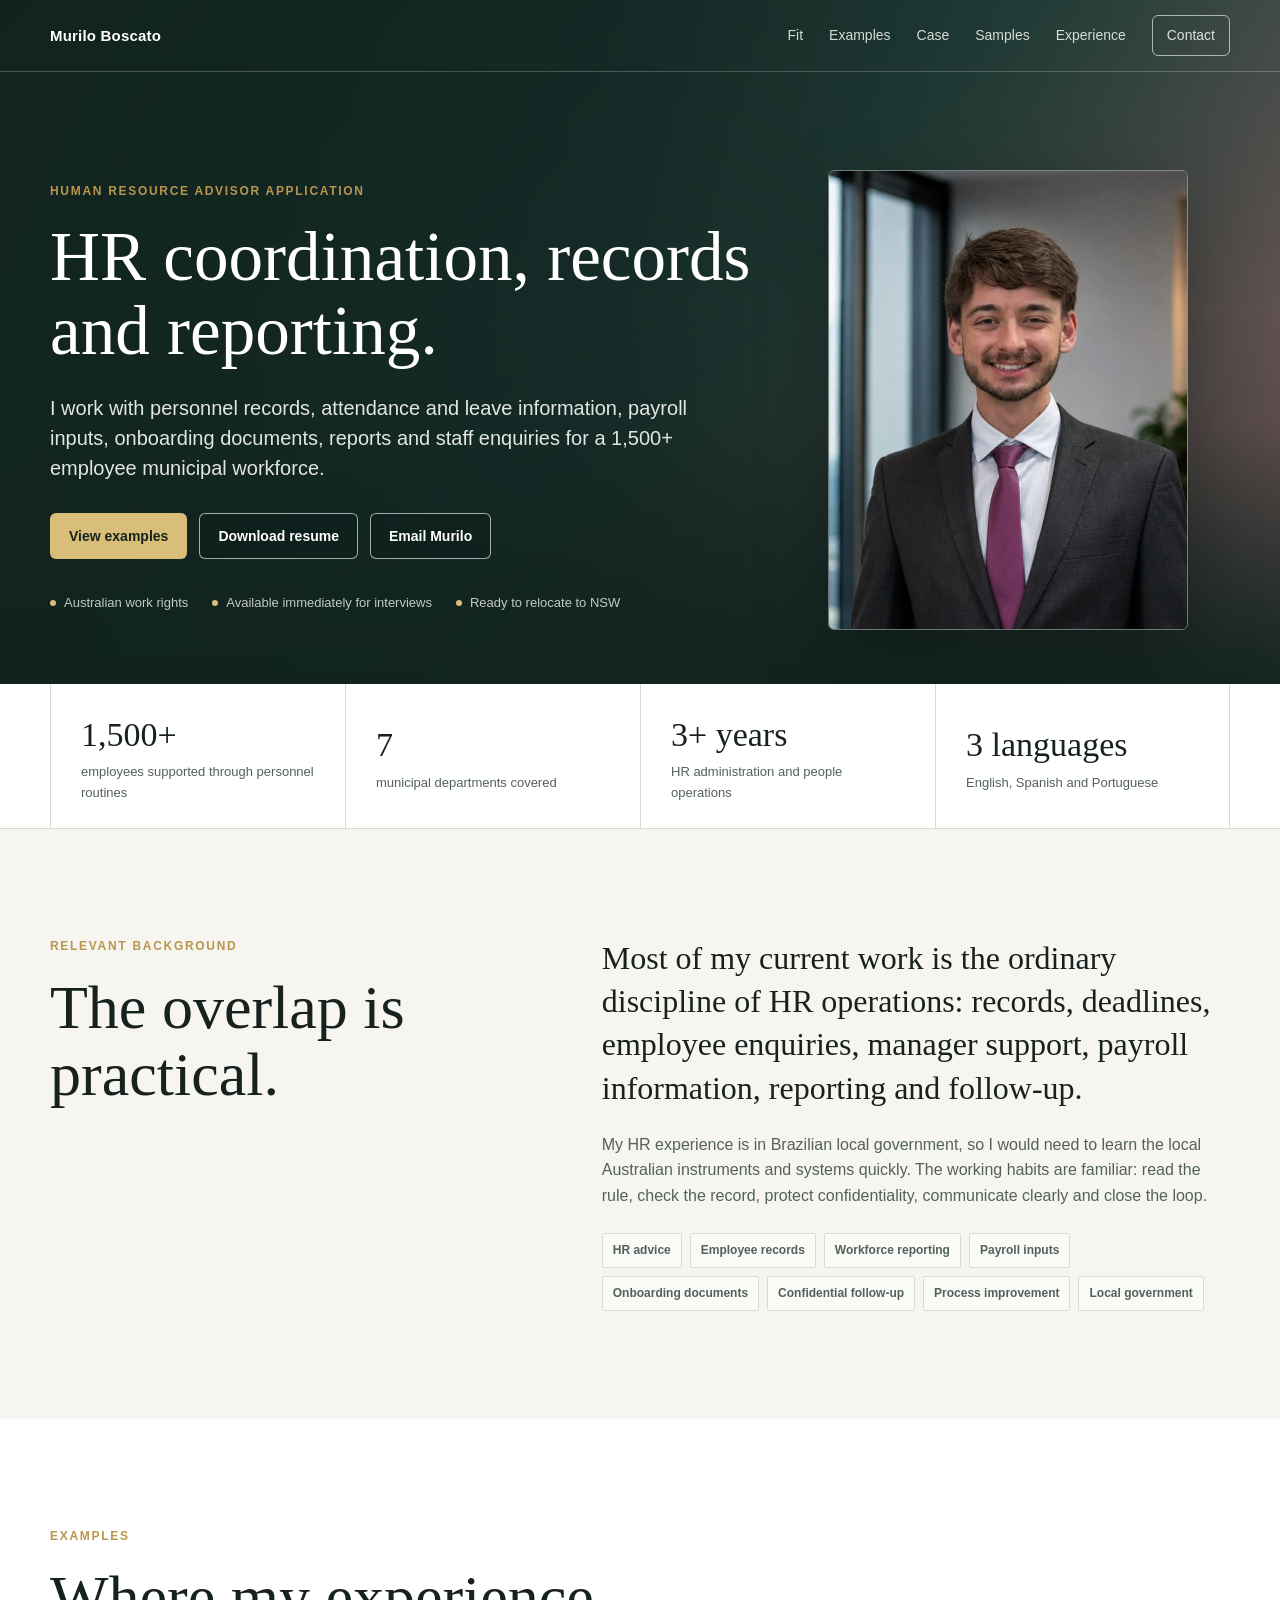
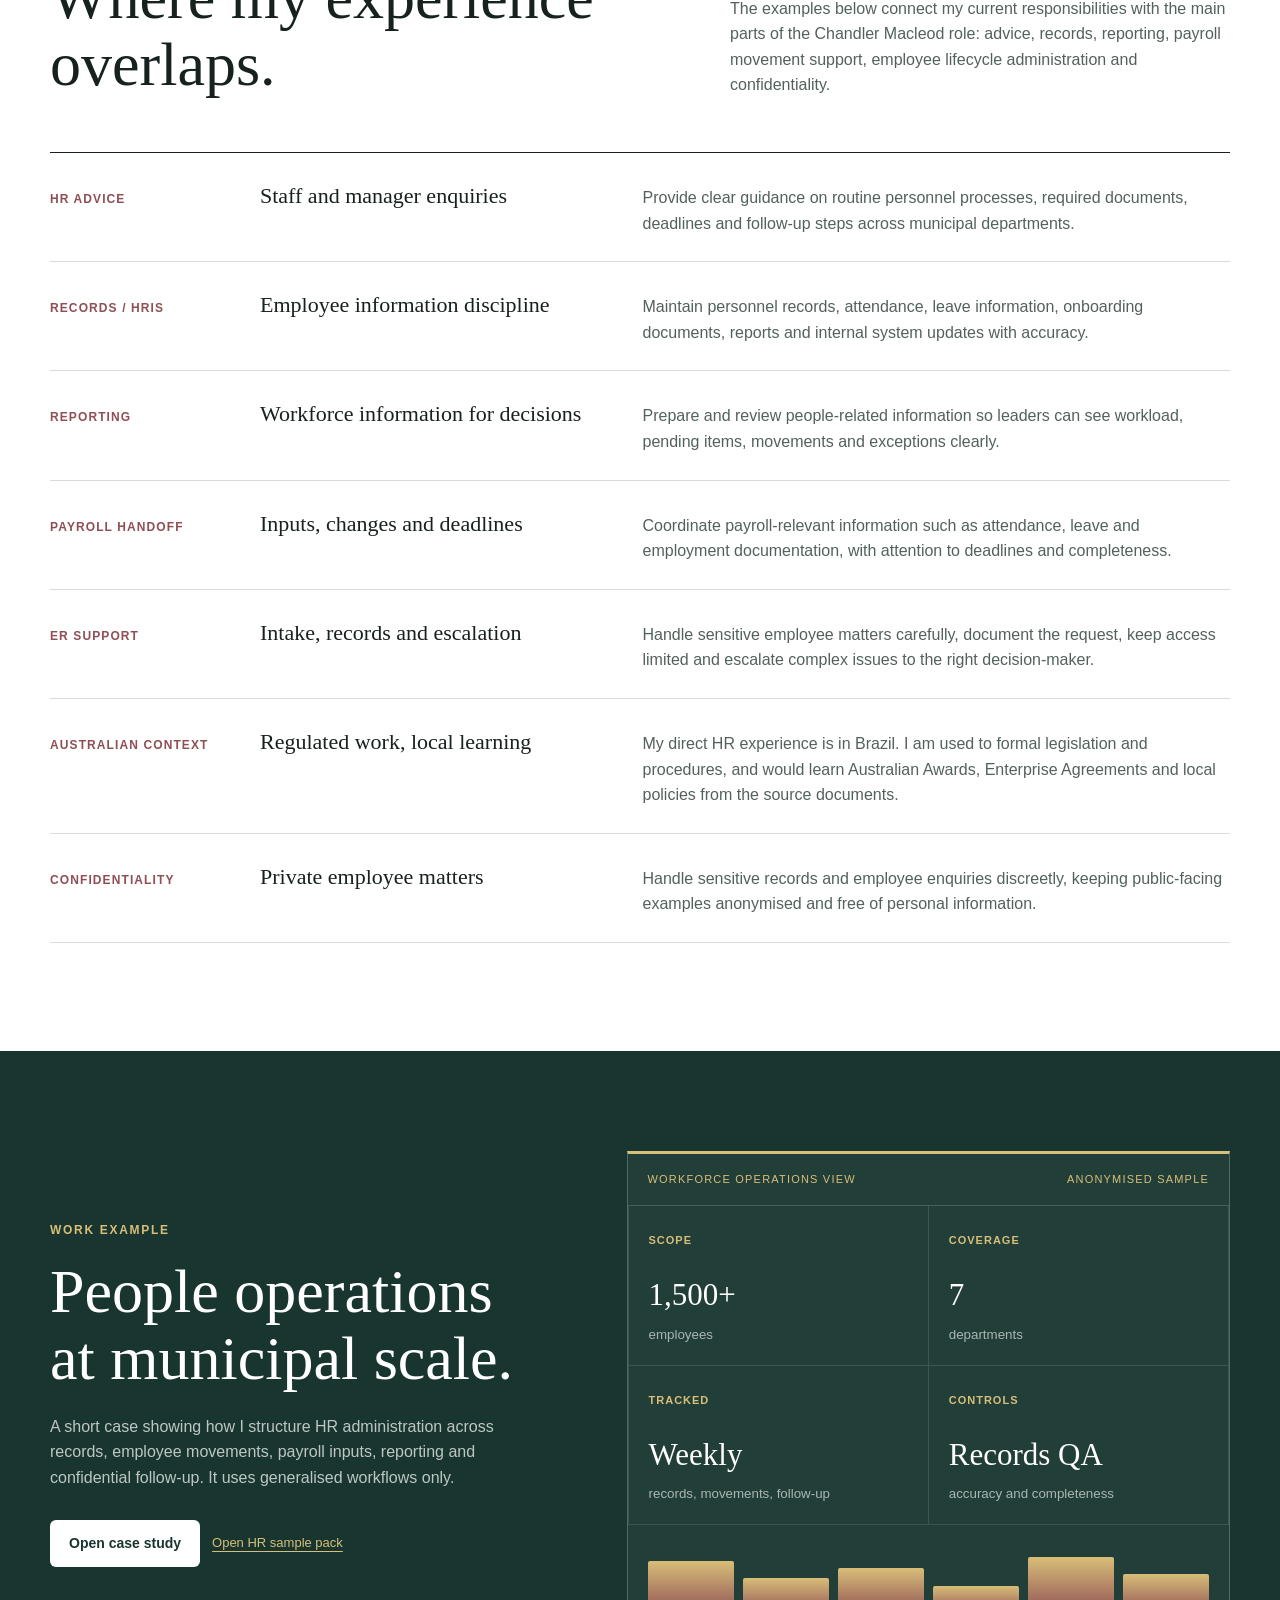
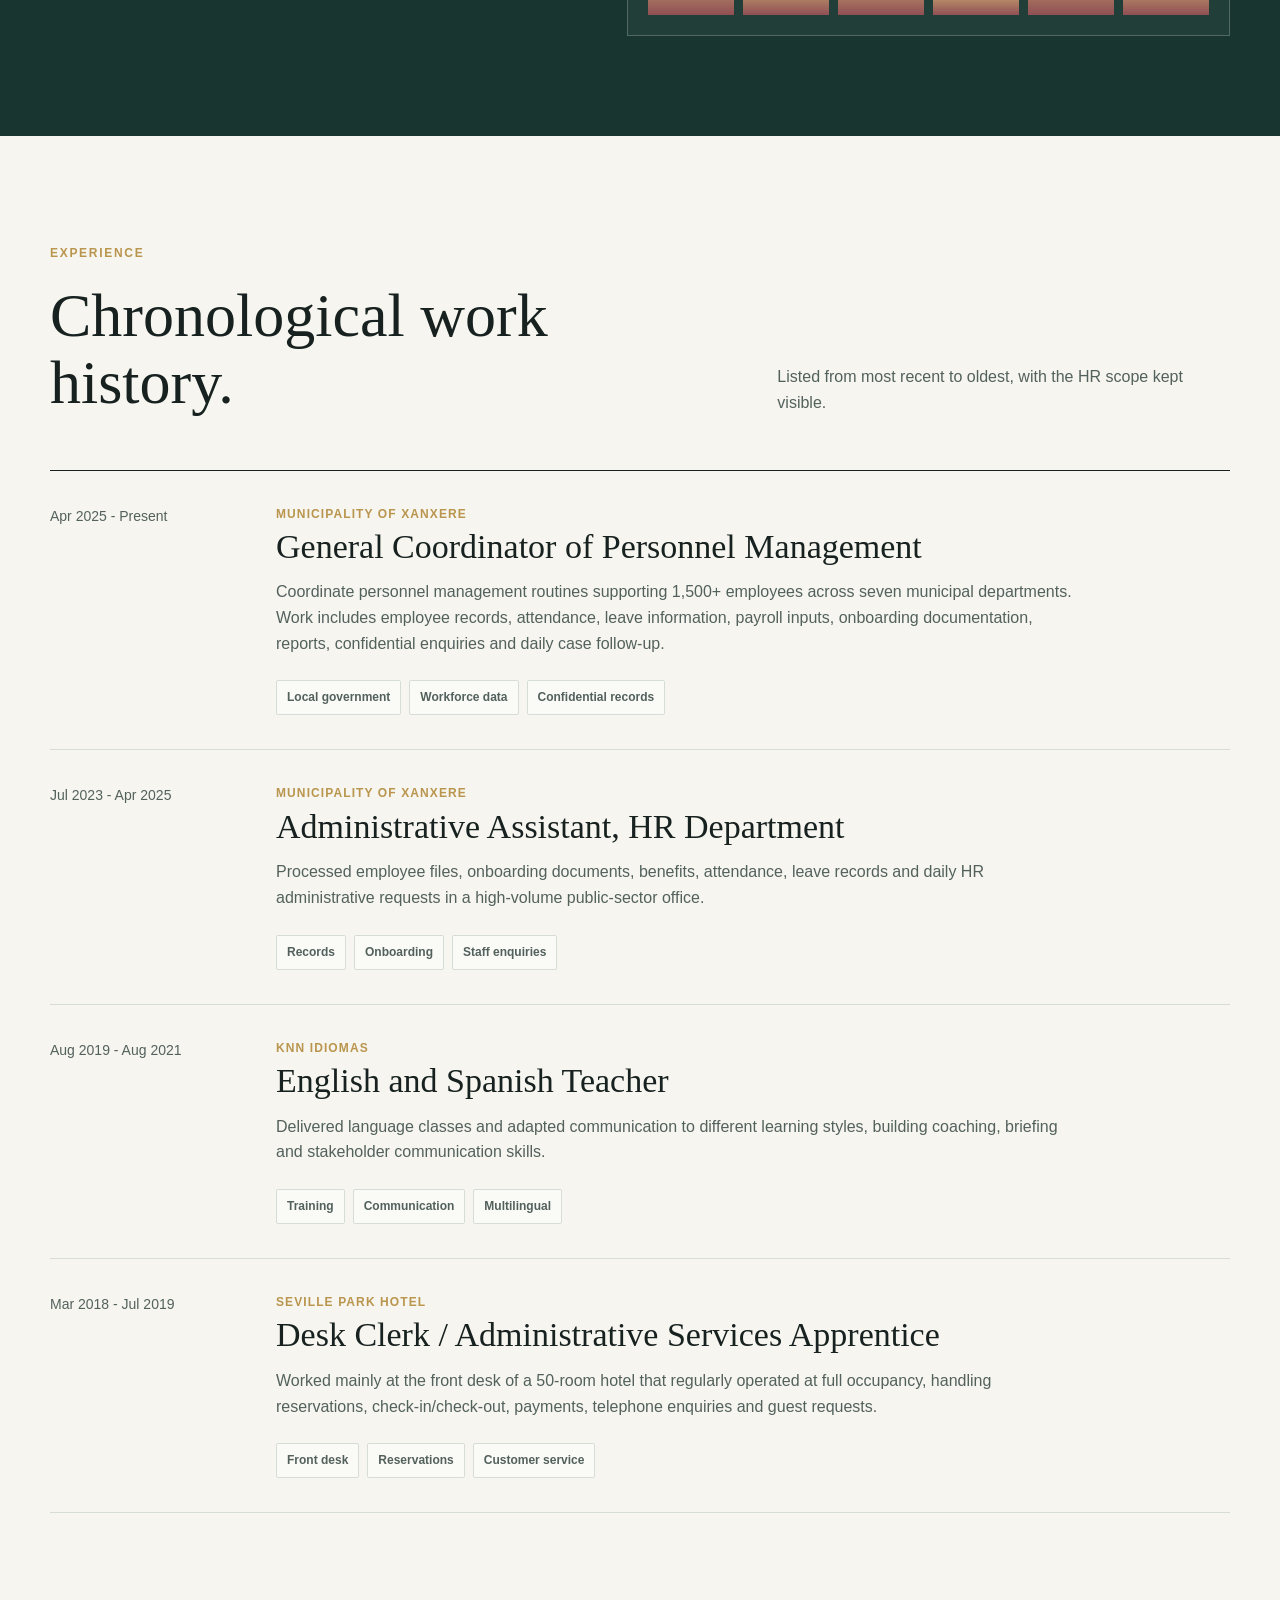
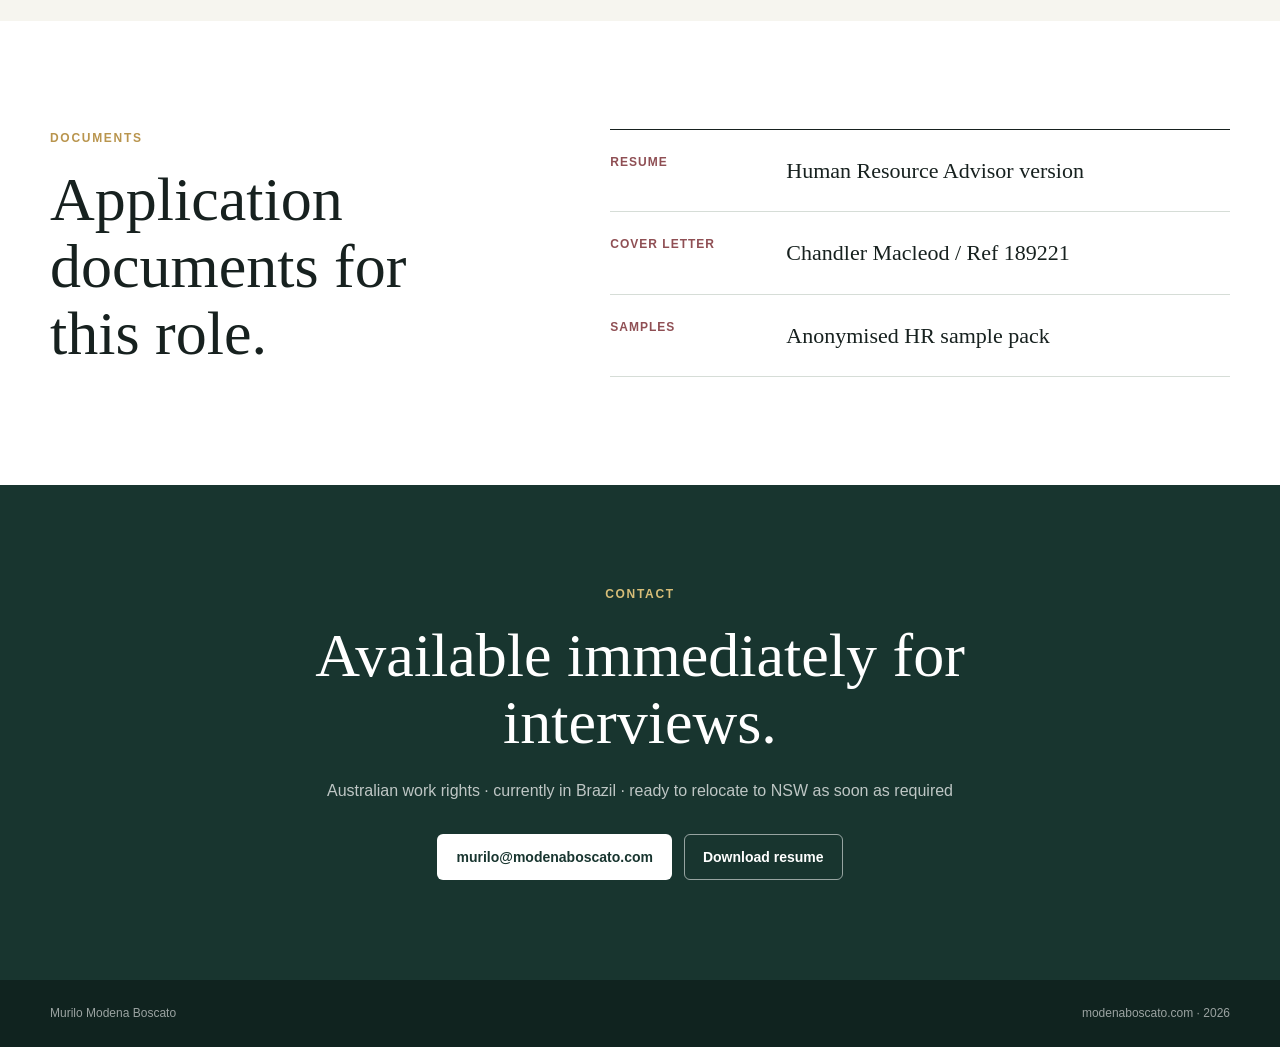
==== index.html @ 5e1fa920 "Add files via upload" ====
<!doctype html>
<html lang="en">
<head>
  <meta charset="utf-8">
  <meta name="viewport" content="width=device-width, initial-scale=1">
  <meta name="description" content="Murilo Modena Boscato - HR Advisor portfolio focused on local government people operations, workforce reporting, employee records, payroll inputs, onboarding and process improvement.">
  <meta name="robots" content="index,follow,max-image-preview:large">
  <meta name="theme-color" content="#18352f">
  <link rel="canonical" href="https://modenaboscato.com/">
  <meta property="og:title" content="Murilo Boscato | HR Advisor Portfolio">
  <meta property="og:description" content="HR portfolio: local government people operations, workforce reporting, employee records and process improvement.">
  <meta property="og:type" content="website">
  <meta property="og:url" content="https://modenaboscato.com/">
  <meta property="og:image" content="https://modenaboscato.com/assets/murilo-boscato-profile.jpg">
  <title>Murilo Boscato | HR Advisor Portfolio</title>
  <link rel="preload" href="assets/murilo-boscato-profile.jpg" as="image" type="image/jpeg">
  <link rel="stylesheet" href="styles.css">
  <script type="application/ld+json">
  {
    "@context": "https://schema.org",
    "@type": "Person",
    "name": "Murilo Modena Boscato",
    "url": "https://modenaboscato.com/",
    "email": "mailto:murilo@modenaboscato.com",
    "jobTitle": "Human Resource Advisor / People & Culture",
    "knowsAbout": [
      "HR Administration",
      "Employee Records",
      "Workforce Reporting",
      "Payroll Inputs",
      "Onboarding Documentation",
      "Process Improvement",
      "Local Government People Operations"
    ],
    "knowsLanguage": ["English", "Spanish", "Portuguese"]
  }
  </script>
</head>
<body>
  <a class="skip-link" href="#main">Skip to content</a>

  <header class="site-header" data-header>
    <a class="wordmark" href="#top" aria-label="Murilo Boscato, home">Murilo Boscato</a>
    <button class="menu-toggle" type="button" aria-label="Open navigation" aria-expanded="false" aria-controls="site-nav">
      <span></span><span></span><span></span>
    </button>
    <nav id="site-nav" class="site-nav" aria-label="Primary navigation">
      <a href="#fit">Fit</a>
      <a href="#evidence">Examples</a>
      <a href="work-sample.html">Case</a>
      <a href="samples.html">Samples</a>
      <a href="#experience">Experience</a>
      <a class="nav-contact" href="#contact">Contact</a>
    </nav>
  </header>

  <main id="main">
    <section id="top" class="hero hr-hero" aria-labelledby="hero-title">
      <img class="hero-portrait" src="assets/murilo-boscato-profile.jpg" alt="Murilo Modena Boscato" width="900" height="900">
      <div class="hero-shade"></div>
      <div class="hero-content shell">
        <p class="eyebrow">Human Resource Advisor application</p>
        <h1 id="hero-title">HR coordination, records and reporting.</h1>
        <p class="hero-copy">I work with personnel records, attendance and leave information, payroll inputs, onboarding documents, reports and staff enquiries for a 1,500+ employee municipal workforce.</p>
        <div class="hero-actions">
          <a class="button button-primary" href="#evidence">View examples</a>
          <a class="button button-secondary" href="assets/murilo-boscato-hr-advisor-resume.pdf" download>Download resume</a>
          <a class="button button-secondary" href="mailto:murilo@modenaboscato.com">Email Murilo</a>
        </div>
        <div class="hero-status" aria-label="Application details">
          <span>Australian work rights</span>
          <span>Available immediately for interviews</span>
          <span>Ready to relocate to NSW</span>
        </div>
      </div>
    </section>

    <section class="signal-band" aria-label="Quick professional background">
      <div class="shell signal-grid">
        <div class="signal-item reveal"><strong>1,500+</strong><span>employees supported through personnel routines</span></div>
        <div class="signal-item reveal"><strong>7</strong><span>municipal departments covered</span></div>
        <div class="signal-item reveal"><strong>3+ years</strong><span>HR administration and people operations</span></div>
        <div class="signal-item reveal"><strong>3 languages</strong><span>English, Spanish and Portuguese</span></div>
      </div>
    </section>

    <section id="fit" class="section fit-section">
      <div class="shell split-layout">
        <div class="section-intro reveal">
          <p class="section-kicker">Relevant background</p>
          <h2>The overlap is practical.</h2>
        </div>
        <div class="fit-copy reveal">
          <p class="lead">Most of my current work is the ordinary discipline of HR operations: records, deadlines, employee enquiries, manager support, payroll information, reporting and follow-up.</p>
          <p>My HR experience is in Brazilian local government, so I would need to learn the local Australian instruments and systems quickly. The working habits are familiar: read the rule, check the record, protect confidentiality, communicate clearly and close the loop.</p>
          <div class="plain-tags">
            <span>HR advice</span>
            <span>Employee records</span>
            <span>Workforce reporting</span>
            <span>Payroll inputs</span>
            <span>Onboarding documents</span>
            <span>Confidential follow-up</span>
            <span>Process improvement</span>
            <span>Local government</span>
          </div>
        </div>
      </div>
    </section>

    <section id="evidence" class="section evidence-section">
      <div class="shell">
        <div class="section-heading reveal">
          <div>
            <p class="section-kicker">Examples</p>
            <h2>Where my experience overlaps.</h2>
          </div>
          <p>The examples below connect my current responsibilities with the main parts of the Chandler Macleod role: advice, records, reporting, payroll movement support, employee lifecycle administration and confidentiality.</p>
        </div>
        <div class="requirement-map reveal" aria-label="Role requirement mapped to experience">
          <article class="requirement-row">
            <span class="requirement-label">HR advice</span>
            <strong>Staff and manager enquiries</strong>
            <p>Provide clear guidance on routine personnel processes, required documents, deadlines and follow-up steps across municipal departments.</p>
          </article>
          <article class="requirement-row">
            <span class="requirement-label">Records / HRIS</span>
            <strong>Employee information discipline</strong>
            <p>Maintain personnel records, attendance, leave information, onboarding documents, reports and internal system updates with accuracy.</p>
          </article>
          <article class="requirement-row">
            <span class="requirement-label">Reporting</span>
            <strong>Workforce information for decisions</strong>
            <p>Prepare and review people-related information so leaders can see workload, pending items, movements and exceptions clearly.</p>
          </article>
          <article class="requirement-row">
            <span class="requirement-label">Payroll handoff</span>
            <strong>Inputs, changes and deadlines</strong>
            <p>Coordinate payroll-relevant information such as attendance, leave and employment documentation, with attention to deadlines and completeness.</p>
          </article>
          <article class="requirement-row">
            <span class="requirement-label">ER support</span>
            <strong>Intake, records and escalation</strong>
            <p>Handle sensitive employee matters carefully, document the request, keep access limited and escalate complex issues to the right decision-maker.</p>
          </article>
          <article class="requirement-row">
            <span class="requirement-label">Australian context</span>
            <strong>Regulated work, local learning</strong>
            <p>My direct HR experience is in Brazil. I am used to formal legislation and procedures, and would learn Australian Awards, Enterprise Agreements and local policies from the source documents.</p>
          </article>
          <article class="requirement-row">
            <span class="requirement-label">Confidentiality</span>
            <strong>Private employee matters</strong>
            <p>Handle sensitive records and employee enquiries discreetly, keeping public-facing examples anonymised and free of personal information.</p>
          </article>
        </div>
      </div>
    </section>

    <section class="case-section" aria-labelledby="case-title">
      <div class="shell case-layout">
        <div class="case-copy reveal">
          <p class="section-kicker light">Work example</p>
          <h2 id="case-title">People operations at municipal scale.</h2>
          <p>A short case showing how I structure HR administration across records, employee movements, payroll inputs, reporting and confidential follow-up. It uses generalised workflows only.</p>
          <div class="case-actions">
            <a class="button button-light" href="work-sample.html">Open case study</a>
            <a class="case-text-link" href="samples.html">Open HR sample pack</a>
          </div>
        </div>
        <div class="dashboard-card reveal" aria-label="Workforce operations dashboard preview">
          <div class="dashboard-topline">
            <span>Workforce operations view</span>
            <span>Anonymised sample</span>
          </div>
          <div class="dashboard-grid">
            <div><span>Scope</span><strong>1,500+</strong><small>employees</small></div>
            <div><span>Coverage</span><strong>7</strong><small>departments</small></div>
            <div><span>Tracked</span><strong>Weekly</strong><small>records, movements, follow-up</small></div>
            <div><span>Controls</span><strong>Records QA</strong><small>accuracy and completeness</small></div>
          </div>
          <div class="mini-bars" aria-hidden="true">
            <span style="--bar:78%"></span>
            <span style="--bar:54%"></span>
            <span style="--bar:68%"></span>
            <span style="--bar:42%"></span>
            <span style="--bar:83%"></span>
            <span style="--bar:59%"></span>
          </div>
        </div>
      </div>
    </section>

    <section id="experience" class="section experience-section">
      <div class="shell">
        <div class="section-heading reveal">
          <div>
            <p class="section-kicker">Experience</p>
            <h2>Chronological work history.</h2>
          </div>
          <p>Listed from most recent to oldest, with the HR scope kept visible.</p>
        </div>
        <div class="timeline">
          <article class="timeline-row reveal">
            <div class="timeline-date">Apr 2025 - Present</div>
            <div class="timeline-main">
              <p class="timeline-org">Municipality of Xanxere</p>
              <h3>General Coordinator of Personnel Management</h3>
              <p>Coordinate personnel management routines supporting 1,500+ employees across seven municipal departments. Work includes employee records, attendance, leave information, payroll inputs, onboarding documentation, reports, confidential enquiries and daily case follow-up.</p>
              <div class="tag-list"><span>Local government</span><span>Workforce data</span><span>Confidential records</span></div>
            </div>
          </article>
          <article class="timeline-row reveal">
            <div class="timeline-date">Jul 2023 - Apr 2025</div>
            <div class="timeline-main">
              <p class="timeline-org">Municipality of Xanxere</p>
              <h3>Administrative Assistant, HR Department</h3>
              <p>Processed employee files, onboarding documents, benefits, attendance, leave records and daily HR administrative requests in a high-volume public-sector office.</p>
              <div class="tag-list"><span>Records</span><span>Onboarding</span><span>Staff enquiries</span></div>
            </div>
          </article>
          <article class="timeline-row reveal">
            <div class="timeline-date">Aug 2019 - Aug 2021</div>
            <div class="timeline-main">
              <p class="timeline-org">KNN Idiomas</p>
              <h3>English and Spanish Teacher</h3>
              <p>Delivered language classes and adapted communication to different learning styles, building coaching, briefing and stakeholder communication skills.</p>
              <div class="tag-list"><span>Training</span><span>Communication</span><span>Multilingual</span></div>
            </div>
          </article>
          <article class="timeline-row reveal">
            <div class="timeline-date">Mar 2018 - Jul 2019</div>
            <div class="timeline-main">
              <p class="timeline-org">Seville Park Hotel</p>
              <h3>Desk Clerk / Administrative Services Apprentice</h3>
              <p>Worked mainly at the front desk of a 50-room hotel that regularly operated at full occupancy, handling reservations, check-in/check-out, payments, telephone enquiries and guest requests.</p>
              <div class="tag-list"><span>Front desk</span><span>Reservations</span><span>Customer service</span></div>
            </div>
          </article>
        </div>
      </div>
    </section>

    <section id="documents" class="section documents-section">
      <div class="shell documents-layout">
        <div class="section-intro reveal">
          <p class="section-kicker">Documents</p>
          <h2>Application documents for this role.</h2>
        </div>
        <div class="document-list reveal">
          <a class="document-row" href="assets/murilo-boscato-hr-advisor-resume.pdf" download>
            <span>Resume</span>
            <strong>Human Resource Advisor version</strong>
          </a>
          <a class="document-row" href="assets/murilo-boscato-hr-advisor-cover-letter.pdf" download>
            <span>Cover letter</span>
            <strong>Chandler Macleod / Ref 189221</strong>
          </a>
          <a class="document-row" href="samples.html">
            <span>Samples</span>
            <strong>Anonymised HR sample pack</strong>
          </a>
        </div>
      </div>
    </section>

    <section id="contact" class="contact-section">
      <div class="shell contact-layout reveal">
        <p class="section-kicker light">Contact</p>
        <h2>Available immediately for interviews.</h2>
        <p class="contact-copy">Australian work rights &middot; currently in Brazil &middot; ready to relocate to NSW as soon as required</p>
        <div class="contact-actions">
          <a class="button button-light" href="mailto:murilo@modenaboscato.com">murilo@modenaboscato.com</a>
          <a class="button button-outline-light" href="assets/murilo-boscato-hr-advisor-resume.pdf" download>Download resume</a>
        </div>
      </div>
    </section>
  </main>

  <footer class="site-footer">
    <div class="shell footer-inner">
      <span>Murilo Modena Boscato</span>
      <span>modenaboscato.com &middot; <span data-year></span></span>
    </div>
  </footer>
  <script src="script.js"></script>
</body>
</html>
---- styles.css ----
:root {
  --ink: #17211f;
  --ink-soft: #53615d;
  --paper: #f6f5ef;
  --white: #ffffff;
  --forest: #18352f;
  --forest-2: #10231f;
  --clay: #8f4f54;
  --clay-dark: #64363a;
  --gold: #b9954e;
  --gold-light: #d8be78;
  --blue: #315b72;
  --mist: #e7ece7;
  --line: #d6ddd7;
  --radius: 6px;
  --shell: 1180px;
  --header-h: 72px;
}

* { box-sizing: border-box; }
html { scroll-behavior: smooth; }
body {
  margin: 0;
  color: var(--ink);
  background: var(--paper);
  font-family: "Segoe UI", Arial, sans-serif;
  font-size: 16px;
  line-height: 1.6;
  letter-spacing: 0;
  text-rendering: optimizeLegibility;
}
body.menu-open { overflow: hidden; }
img { max-width: 100%; display: block; }
a { color: inherit; }
button, a { -webkit-tap-highlight-color: transparent; }
button { font: inherit; }
h1, h2, h3, p { overflow-wrap: anywhere; }
h1, h2, h3 { margin: 0; line-height: 1.08; letter-spacing: 0; }
p { margin: 0; }
.shell { width: min(calc(100% - 48px), var(--shell)); margin-inline: auto; }
.skip-link { position: fixed; left: 16px; top: -80px; z-index: 1000; padding: 10px 14px; background: var(--white); color: var(--ink); }
.skip-link:focus { top: 12px; }

.site-header {
  position: absolute;
  inset: 0 0 auto;
  height: var(--header-h);
  z-index: 20;
  display: flex;
  align-items: center;
  justify-content: space-between;
  padding-inline: max(24px, calc((100% - var(--shell)) / 2));
  border-bottom: 1px solid rgba(255,255,255,.22);
  color: var(--white);
}
.site-header.is-scrolled { position: fixed; background: rgba(16,35,31,.96); backdrop-filter: blur(12px); }
.wordmark { font-size: 15px; font-weight: 800; letter-spacing: .2px; text-decoration: none; }
.wordmark.dark { color: var(--ink); }
.site-nav { display: flex; align-items: center; gap: 26px; font-size: 14px; }
.site-nav a { text-decoration: none; color: rgba(255,255,255,.82); }
.site-nav a:hover, .site-nav a:focus-visible { color: var(--white); }
.nav-contact { border: 1px solid rgba(255,255,255,.6); padding: 8px 14px; border-radius: var(--radius); }
.menu-toggle { display: none; width: 42px; height: 42px; border: 0; background: transparent; padding: 10px; cursor: pointer; }
.menu-toggle span { display: block; height: 2px; margin: 5px 0; background: var(--white); }

.hero {
  position: relative;
  min-height: clamp(560px, 76svh, 700px);
  display: grid;
  align-items: end;
  overflow: hidden;
  color: var(--white);
  background:
    linear-gradient(135deg, rgba(16,35,31,.98), rgba(27,61,55,.92) 52%, rgba(143,79,84,.86)),
    radial-gradient(circle at 78% 25%, rgba(216,190,120,.22), transparent 30%);
}
.hero::after {
  content: "";
  position: absolute;
  inset: auto 0 0;
  height: 38%;
  background: linear-gradient(0deg, rgba(16,35,31,.92), transparent);
}
.hero-portrait {
  position: absolute;
  right: max(28px, calc((100% - var(--shell)) / 2 + 42px));
  bottom: 54px;
  width: min(31vw, 360px);
  height: min(42vw, 460px);
  border-radius: var(--radius);
  object-fit: cover;
  object-position: center top;
  border: 1px solid rgba(246,245,239,.38);
  box-shadow: 0 24px 72px rgba(0,0,0,.28);
  z-index: 1;
}
.hero-shade {
  position: absolute;
  inset: 0;
  background:
    linear-gradient(90deg, rgba(16,35,31,.94) 0%, rgba(16,35,31,.78) 48%, rgba(16,35,31,.18) 100%),
    linear-gradient(0deg, rgba(16,35,31,.55), transparent 55%);
}
.hero-content { position: relative; z-index: 3; padding-block: calc(var(--header-h) + 70px) 70px; }
.eyebrow, .section-kicker {
  margin-bottom: 18px;
  color: var(--gold);
  font-size: 12px;
  font-weight: 800;
  text-transform: uppercase;
  letter-spacing: 1.7px;
}
.section-kicker.light { color: var(--gold-light); }
.hero h1 { max-width: 720px; font-family: Georgia, serif; font-size: clamp(40px, 5.4vw, 70px); font-weight: 400; }
.hero-copy { max-width: 690px; margin-top: 24px; color: rgba(255,255,255,.88); font-size: clamp(17px, 1.7vw, 20px); line-height: 1.5; }
.hero-actions, .contact-actions, .case-actions { display: flex; flex-wrap: wrap; gap: 12px; margin-top: 30px; }
.button {
  min-height: 46px;
  display: inline-flex;
  align-items: center;
  justify-content: center;
  padding: 11px 18px;
  border: 1px solid transparent;
  border-radius: var(--radius);
  text-decoration: none;
  font-size: 14px;
  font-weight: 800;
}
.button-primary { background: var(--gold-light); color: #17211e; }
.button-primary:hover { background: #e2cb88; }
.button-secondary { color: var(--white); border-color: rgba(255,255,255,.62); background: rgba(0,0,0,.12); }
.button-secondary:hover { background: rgba(255,255,255,.1); }
.button-light { background: var(--white); color: var(--forest); }
.button-outline-light { color: var(--white); border-color: rgba(255,255,255,.55); }
.sample-dark-button { border-color: var(--ink); color: var(--ink); }
.hero-status { display: flex; flex-wrap: wrap; gap: 10px 24px; margin-top: 34px; color: rgba(255,255,255,.75); font-size: 13px; }
.hero-status span::before { content: ""; display: inline-block; width: 6px; height: 6px; margin-right: 8px; border-radius: 50%; background: var(--gold-light); vertical-align: 1px; }

.signal-band { background: var(--white); border-bottom: 1px solid var(--line); }
.signal-grid { display: grid; grid-template-columns: repeat(4, 1fr); }
.signal-item { min-height: 136px; display: flex; flex-direction: column; justify-content: center; padding: 24px 30px; border-left: 1px solid var(--line); }
.signal-item:last-child { border-right: 1px solid var(--line); }
.signal-item strong { font-family: Georgia, serif; font-size: 34px; font-weight: 400; }
.signal-item span { color: var(--ink-soft); font-size: 13px; }

.section { padding-block: 108px; }
.split-layout { display: grid; grid-template-columns: .82fr 1.18fr; gap: clamp(48px, 9vw, 120px); align-items: start; }
.section h2, .case-section h2, .contact-section h2, .sample-close h2, .sample-hero h1, .samples-purpose h2 { font-family: Georgia, serif; font-size: clamp(38px, 5vw, 62px); font-weight: 400; }
.lead { font-family: Georgia, serif; font-size: clamp(22px, 2.7vw, 32px); line-height: 1.35; }
.fit-copy > p + p { margin-top: 22px; color: var(--ink-soft); }
.plain-tags, .tag-list, .metrics-line { display: flex; flex-wrap: wrap; gap: 8px; margin-top: 24px; }
.plain-tags span, .tag-list span, .metrics-line span {
  padding: 7px 10px;
  border: 1px solid var(--line);
  border-radius: 2px;
  color: var(--ink-soft);
  background: rgba(255,255,255,.42);
  font-size: 12px;
  font-weight: 700;
}

.evidence-section, .documents-section, .playbook-section.tinted, .samples-purpose, .samples-cta { background: var(--white); }
.section-heading { display: flex; align-items: end; justify-content: space-between; gap: 40px; margin-bottom: 54px; }
.section-heading > p { max-width: 500px; color: var(--ink-soft); }
.requirement-map { border-top: 1px solid var(--ink); }
.requirement-row {
  display: grid;
  grid-template-columns: 180px minmax(220px, .75fr) minmax(0, 1.25fr);
  gap: 30px;
  align-items: baseline;
  padding: 25px 0;
  border-bottom: 1px solid var(--line);
}
.requirement-label { color: var(--clay); font-size: 12px; font-weight: 800; text-transform: uppercase; letter-spacing: 1.1px; }
.requirement-row strong { font-family: Georgia, serif; font-size: 22px; font-weight: 400; }
.requirement-row p { color: var(--ink-soft); }

.case-section, .contact-section, .recruiter-summary, .sample-close { padding-block: 100px; background: var(--forest); color: var(--white); }
.case-layout { display: grid; grid-template-columns: .88fr 1.12fr; gap: clamp(48px, 8vw, 110px); align-items: center; }
.case-copy > p:not(.section-kicker), .sample-close p:not(.section-kicker), .contact-copy { margin-top: 22px; color: rgba(255,255,255,.72); }
.case-text-link { display: inline-flex; align-items: center; min-height: 46px; color: var(--gold-light); font-size: 13px; text-underline-offset: 4px; }
.dashboard-card { border: 1px solid rgba(255,255,255,.22); border-top: 3px solid var(--gold-light); background: rgba(255,255,255,.045); }
.dashboard-topline { display: flex; justify-content: space-between; gap: 20px; padding: 17px 20px; border-bottom: 1px solid rgba(255,255,255,.16); color: var(--gold-light); font-size: 11px; text-transform: uppercase; letter-spacing: 1.2px; }
.dashboard-grid { display: grid; grid-template-columns: repeat(2, 1fr); border-left: 1px solid rgba(255,255,255,.12); }
.dashboard-grid div { min-height: 142px; padding: 20px; border-right: 1px solid rgba(255,255,255,.12); border-bottom: 1px solid rgba(255,255,255,.12); }
.dashboard-grid span, .kpi-grid span, .scope-grid span, .control-grid article > span, .report-grid span, .advice-note span, .policy-memo span, .checklist-grid article > span, .ninety-grid > article > span {
  color: var(--clay);
  font-size: 11px;
  font-weight: 800;
  text-transform: uppercase;
  letter-spacing: 1px;
}
.dashboard-grid div span, .kpi-grid span { color: var(--gold-light); }
.dashboard-grid strong { display: block; margin-top: 18px; font-family: Georgia, serif; font-size: 31px; font-weight: 400; }
.dashboard-grid small { display: block; margin-top: 4px; color: rgba(255,255,255,.62); }
.mini-bars { display: grid; grid-template-columns: repeat(6, 1fr); gap: 9px; align-items: end; height: 110px; padding: 20px; }
.mini-bars span { display: block; height: var(--bar); min-height: 22px; background: linear-gradient(180deg, var(--gold-light), var(--clay)); border-radius: 2px 2px 0 0; }

.experience-section { background: var(--paper); }
.timeline { border-top: 1px solid var(--ink); }
.timeline-row { display: grid; grid-template-columns: 190px 1fr; gap: 36px; padding: 34px 0; border-bottom: 1px solid var(--line); }
.timeline-date { color: var(--ink-soft); font-size: 14px; }
.timeline-main { max-width: 800px; }
.timeline-org { color: var(--gold); font-size: 12px; font-weight: 800; text-transform: uppercase; letter-spacing: 1.1px; }
.timeline-main h3 { margin-top: 5px; font-family: Georgia, serif; font-size: clamp(24px, 3vw, 34px); font-weight: 400; }
.timeline-main > p:not(.timeline-org) { margin-top: 14px; color: var(--ink-soft); }

.documents-layout { display: grid; grid-template-columns: .85fr 1.15fr; gap: clamp(48px, 8vw, 110px); align-items: start; }
.document-list { border-top: 1px solid var(--ink); }
.document-row { display: grid; grid-template-columns: 150px 1fr; gap: 26px; padding: 23px 0; border-bottom: 1px solid var(--line); text-decoration: none; }
.document-row span { color: var(--clay); font-size: 12px; font-weight: 800; text-transform: uppercase; letter-spacing: 1px; }
.document-row strong { font-family: Georgia, serif; font-size: 22px; font-weight: 400; }
.document-row:hover strong { color: var(--clay-dark); }
.contact-layout { max-width: 920px; text-align: center; }
.contact-layout .contact-actions { justify-content: center; }
.site-footer { padding: 24px 0; background: var(--forest-2); color: rgba(255,255,255,.58); font-size: 12px; }
.footer-inner { display: flex; justify-content: space-between; gap: 20px; }
.reveal { opacity: 0; transform: translateY(14px); transition: opacity .55s ease, transform .55s ease; }
.reveal.is-visible { opacity: 1; transform: none; }

.sample-page { background: var(--paper); }
.sample-header {
  height: 68px;
  display: flex;
  align-items: center;
  justify-content: space-between;
  padding-inline: max(24px, calc((100% - var(--shell)) / 2));
  border-bottom: 1px solid var(--line);
  background: var(--white);
}
.sample-header nav { display: flex; align-items: center; gap: 22px; }
.sample-header a, .print-button { border: 0; background: transparent; color: var(--ink); text-decoration: none; font-size: 14px; cursor: pointer; }
.print-button { padding: 8px 12px; border: 1px solid var(--line); border-radius: var(--radius); }
.sample-hero { position: relative; overflow: hidden; padding-block: 104px 76px; background: #eef1ec; }
.sample-hero::after {
  content: "HR";
  position: absolute;
  right: max(24px, calc((100% - var(--shell)) / 2));
  bottom: 34px;
  color: rgba(143,79,84,.11);
  font-family: Georgia, serif;
  font-size: clamp(110px, 18vw, 230px);
  line-height: .8;
  pointer-events: none;
}
.sample-hero-inner { position: relative; z-index: 1; max-width: 980px; }
.sample-hero h1 { max-width: 900px; }
.sample-hero h1 + p { max-width: 780px; margin-top: 28px; color: var(--ink-soft); font-size: 21px; }
.sample-meta { display: flex; flex-wrap: wrap; gap: 12px 32px; margin-top: 44px; padding-top: 18px; border-top: 1px solid var(--line); color: var(--ink-soft); font-size: 13px; }
.sample-disclaimer { padding-block: 24px; background: var(--gold-light); }
.sample-disclaimer .shell { display: grid; grid-template-columns: 150px 1fr; gap: 30px; }
.playbook-section { padding-block: 96px; }
.playbook-grid { display: grid; grid-template-columns: 330px 1fr; gap: clamp(48px, 8vw, 110px); align-items: start; }
.playbook-index h2 { font-family: Georgia, serif; font-size: clamp(34px, 4vw, 50px); font-weight: 400; }
.playbook-content { min-width: 0; }
.scope-grid, .kpi-grid, .control-grid, .report-grid, .checklist-grid, .ninety-grid {
  display: grid;
  border-top: 1px solid var(--line);
  border-left: 1px solid var(--line);
}
.scope-grid { grid-template-columns: repeat(2, 1fr); margin-top: 34px; }
.kpi-grid { grid-template-columns: repeat(3, 1fr); }
.control-grid { grid-template-columns: repeat(3, 1fr); }
.report-grid { grid-template-columns: repeat(5, 1fr); margin-top: 26px; }
.checklist-grid { grid-template-columns: repeat(5, 1fr); }
.ninety-grid { grid-template-columns: repeat(3, 1fr); }
.scope-grid article, .kpi-grid article, .control-grid article, .report-grid article, .checklist-grid article, .ninety-grid article {
  min-height: 160px;
  padding: 20px;
  border-right: 1px solid var(--line);
  border-bottom: 1px solid var(--line);
}
.scope-grid strong, .kpi-grid strong { display: block; margin-top: 18px; font-family: Georgia, serif; font-size: 29px; font-weight: 400; }
.scope-grid p, .report-grid p, .control-grid p, .ninety-grid p, .kpi-grid small, .checklist-grid li { color: var(--ink-soft); }
.dashboard-section, .recruiter-summary { background: var(--forest); color: var(--white); }
.dashboard-section .kpi-grid, .dashboard-section .kpi-grid article { border-color: rgba(255,255,255,.17); }
.dashboard-section .kpi-grid small, .dashboard-note, .recruiter-grid li { color: rgba(255,255,255,.72); }
.dashboard-note, .table-note { margin-top: 20px; color: var(--ink-soft); font-size: 13px; }
.process-rail { list-style: none; padding: 0; margin: 0; border-top: 1px solid var(--line); }
.process-rail li { display: grid; grid-template-columns: 72px 1fr; gap: 24px; padding: 23px 0; border-bottom: 1px solid var(--line); }
.process-rail.compact li { grid-template-columns: 58px 1fr; }
.process-rail span { color: var(--clay); font-weight: 800; }
.process-rail h3 { font-size: 20px; }
.process-rail p { margin-top: 7px; color: var(--ink-soft); }
.table-wrap { overflow-x: auto; }
.sample-table { width: 100%; border-collapse: collapse; min-width: 760px; }
.sample-table th, .sample-table td { padding: 14px 12px; border-bottom: 1px solid var(--line); text-align: left; vertical-align: top; }
.sample-table th { color: var(--clay); font-size: 11px; text-transform: uppercase; letter-spacing: .8px; }
.sample-table td:first-child { font-weight: 800; }
.sample-table td:not(:first-child) { color: var(--ink-soft); }
.sample-close { text-align: center; }
.sample-close > .shell { max-width: 900px; }

.samples-kpi-band { background: var(--white); border-bottom: 1px solid var(--line); }
.samples-kpi-grid { display: grid; grid-template-columns: repeat(4, 1fr); }
.samples-kpi-grid article { min-height: 160px; padding: 24px; border-left: 1px solid var(--line); }
.samples-kpi-grid article:last-child { border-right: 1px solid var(--line); }
.samples-kpi-grid span { color: var(--clay); font-size: 11px; font-weight: 800; text-transform: uppercase; letter-spacing: 1px; }
.samples-kpi-grid strong { display: block; margin-top: 20px; font-family: Georgia, serif; font-size: 24px; font-weight: 400; }
.samples-kpi-grid p { margin-top: 10px; color: var(--ink-soft); font-size: 14px; }
.sample-jump { display: grid; grid-template-columns: repeat(8, 1fr); margin-top: 30px; margin-bottom: 30px; border-top: 1px solid var(--line); border-left: 1px solid var(--line); }
.sample-jump a { min-height: 82px; display: flex; flex-direction: column; justify-content: center; gap: 6px; padding: 14px; border-right: 1px solid var(--line); border-bottom: 1px solid var(--line); text-decoration: none; font-weight: 800; }
.sample-jump span { color: var(--clay); font-size: 12px; }
.samples-purpose { padding-block: 86px; }
.samples-purpose-grid { display: grid; grid-template-columns: .9fr 1.1fr; gap: clamp(42px, 8vw, 100px); align-items: start; }
.scope-box { margin-top: 26px; padding: 18px 20px; border-left: 3px solid var(--gold); background: #f3f1eb; color: var(--ink-soft); }
.scope-box strong { color: var(--ink); }
.samples-modules { padding-block: 56px 96px; }
.sample-module { border-top: 1px solid var(--ink); background: var(--paper); }
.sample-module:last-child { border-bottom: 1px solid var(--ink); }
.sample-module summary {
  min-height: 118px;
  display: grid;
  grid-template-columns: 72px 1fr 90px;
  gap: 24px;
  align-items: center;
  padding: 20px 0;
  cursor: pointer;
}
.module-number { color: var(--clay); font-family: Georgia, serif; font-size: 28px; }
.sample-module summary strong { display: block; font-family: Georgia, serif; font-size: 28px; font-weight: 400; }
.sample-module summary small { display: block; margin-top: 6px; color: var(--ink-soft); font-size: 13px; }
.summary-action { justify-self: end; color: var(--ink-soft); font-size: 12px; text-transform: uppercase; letter-spacing: 1px; }
.module-body { padding: 0 0 48px 96px; }
.module-purpose, .advice-note, .policy-memo { display: grid; grid-template-columns: 150px 1fr; gap: 22px; padding: 20px 0; border-top: 1px solid var(--line); border-bottom: 1px solid var(--line); }
.advice-note, .policy-memo { grid-template-columns: repeat(4, 1fr); margin-top: 24px; border-left: 1px solid var(--line); border-bottom: 0; padding: 0; }
.advice-note div, .policy-memo div { min-height: 150px; padding: 18px; border-right: 1px solid var(--line); border-bottom: 1px solid var(--line); }
.advice-note p, .policy-memo p { margin-top: 16px; color: var(--ink-soft); font-size: 14px; }
.sample-script, .manager-interpretation { margin-top: 28px; padding-left: 20px; border-left: 3px solid var(--clay); font-family: Georgia, serif; font-size: 21px; line-height: 1.45; }
.formula-grid { display: grid; grid-template-columns: repeat(2, 1fr); margin-top: 28px; border-top: 1px solid var(--line); border-left: 1px solid var(--line); }
.formula-grid code { padding: 15px; border-right: 1px solid var(--line); border-bottom: 1px solid var(--line); color: var(--clay-dark); font-size: 12px; }
.checklist-grid ul, .ninety-grid ul { margin: 18px 0 0; padding-left: 18px; }
.checklist-grid li + li, .ninety-grid li + li { margin-top: 7px; }
.finance-angle { margin-top: 28px; padding: 19px 22px; border-left: 3px solid var(--gold); background: #f3f1eb; color: var(--ink-soft); }
.finance-angle strong { color: var(--ink); }
.report-header { display: grid; grid-template-columns: repeat(6, 1fr); border-top: 3px solid var(--clay); border-left: 1px solid var(--line); }
.report-header > * { padding: 14px 10px; border-right: 1px solid var(--line); border-bottom: 1px solid var(--line); color: var(--ink-soft); font-size: 11px; }
.report-header strong { color: var(--ink); }
.recruiter-grid { display: grid; grid-template-columns: 1fr 1fr; gap: 76px; align-items: start; }
.recruiter-grid ul { display: grid; grid-template-columns: repeat(2, 1fr); margin: 0; padding: 0; list-style: none; border-top: 1px solid rgba(255,255,255,.18); border-left: 1px solid rgba(255,255,255,.18); }
.recruiter-grid li { padding: 15px; border-right: 1px solid rgba(255,255,255,.18); border-bottom: 1px solid rgba(255,255,255,.18); }
.samples-cta .contact-layout > p:not(.section-kicker) { max-width: 730px; margin: 22px auto 0; color: var(--ink-soft); }

@media (max-width: 980px) {
  .site-nav { position: fixed; inset: var(--header-h) 0 auto; display: none; flex-direction: column; align-items: stretch; gap: 0; padding: 16px 24px 28px; background: var(--forest); }
  .site-nav.is-open { display: flex; }
  .site-nav a { padding: 14px 0; border-bottom: 1px solid rgba(255,255,255,.14); }
  .nav-contact { border: 0; border-radius: 0; }
  .menu-toggle { display: block; }
  .hero-portrait { opacity: .22; right: 24px; bottom: 36px; width: 240px; height: 310px; }
  .signal-grid, .samples-kpi-grid { grid-template-columns: repeat(2, 1fr); }
  .signal-item:nth-child(2), .samples-kpi-grid article:nth-child(2) { border-right: 1px solid var(--line); }
  .split-layout, .case-layout, .documents-layout, .playbook-grid, .samples-purpose-grid, .recruiter-grid { grid-template-columns: 1fr; }
  .requirement-row { grid-template-columns: 150px 1fr; }
  .requirement-row p { grid-column: 2; }
  .section-heading { align-items: start; flex-direction: column; }
  .dashboard-grid, .scope-grid, .kpi-grid, .control-grid, .ninety-grid { grid-template-columns: repeat(2, 1fr); }
  .report-grid { grid-template-columns: repeat(2, 1fr); }
  .checklist-grid, .advice-note, .policy-memo { grid-template-columns: repeat(2, 1fr); }
  .sample-jump { grid-template-columns: repeat(4, 1fr); }
  .module-body { padding-left: 72px; }
}

@media (max-width: 640px) {
  :root { --header-h: 64px; }
  .shell { width: min(calc(100% - 32px), var(--shell)); }
  .site-header, .sample-header { padding-inline: 16px; }
  .sample-header { height: auto; min-height: 64px; padding-block: 8px; }
  .sample-header nav { gap: 8px; }
  .sample-header nav a { display: none; }
  .print-button { padding: 7px 8px; font-size: 11px; }
  .hero { min-height: 620px; }
  .hero-content { padding-block: calc(var(--header-h) + 66px) 42px; }
  .hero h1 { font-size: clamp(42px, 13.5vw, 62px); }
  .hero-copy { font-size: 17px; }
  .hero-portrait { display: none; }
  .hero-actions .button, .contact-actions .button { width: 100%; }
  .hero-status { gap: 7px 16px; }
  .signal-grid, .samples-kpi-grid { grid-template-columns: 1fr; }
  .signal-item, .samples-kpi-grid article { min-height: 110px; padding: 18px; border-right: 1px solid var(--line); }
  .section, .case-section, .contact-section, .sample-close, .playbook-section, .samples-purpose { padding-block: 72px; }
  .requirement-row { grid-template-columns: 1fr; gap: 6px; padding: 22px 0; }
  .requirement-row p { grid-column: auto; margin-top: 8px; }
  .dashboard-topline { flex-direction: column; gap: 5px; }
  .dashboard-grid, .scope-grid, .kpi-grid, .control-grid, .report-grid, .checklist-grid, .ninety-grid, .advice-note, .policy-memo, .formula-grid, .recruiter-grid ul { grid-template-columns: 1fr; }
  .timeline-row { grid-template-columns: 1fr; gap: 8px; padding: 28px 0; }
  .document-row { grid-template-columns: 1fr; gap: 4px; }
  .footer-inner { flex-direction: column; }
  .sample-hero { padding-block: 72px 56px; }
  .sample-hero::after { display: none; }
  .sample-hero h1 { font-size: clamp(42px, 13.5vw, 60px); }
  .sample-hero h1 + p { font-size: 18px; }
  .sample-disclaimer .shell { grid-template-columns: 1fr; gap: 5px; }
  .playbook-grid { gap: 34px; }
  .process-rail li, .process-rail.compact li { grid-template-columns: 42px 1fr; gap: 12px; }
  .sample-jump { grid-template-columns: repeat(2, 1fr); }
  .sample-module summary { grid-template-columns: 42px 1fr; gap: 12px; min-height: 108px; padding: 18px 0; }
  .summary-action { display: none; }
  .module-number { font-size: 22px; }
  .sample-module summary strong { font-size: 23px; }
  .module-body { padding: 4px 0 42px; }
  .module-purpose { grid-template-columns: 1fr; gap: 6px; }
  .report-header { grid-template-columns: repeat(2, 1fr); }
}

@media (prefers-reduced-motion: reduce) {
  html { scroll-behavior: auto; }
  .reveal { opacity: 1; transform: none; transition: none; }
}

@media print {
  .site-header, .sample-header, .print-button, .sample-jump, .contact-actions { display: none !important; }
  body, .sample-page { background: white; color: black; font-size: 10pt; }
  .hero, .sample-hero, .playbook-section, .case-section, .contact-section, .sample-close, .dashboard-section, .recruiter-summary { padding-block: 24pt; background: white !important; color: black !important; }
  .hero-portrait, .hero-shade, .hero::after, .sample-hero::after { display: none; }
  .hero h1, .sample-hero h1 { font-size: 36pt; color: black; }
  .hero-copy, .sample-hero h1 + p, .contact-copy, .case-copy > p:not(.section-kicker), .sample-close p:not(.section-kicker), .dashboard-note, .recruiter-grid li { color: black !important; }
  .playbook-grid { grid-template-columns: 170pt 1fr; gap: 26pt; }
  .button { display: none; }
  .sample-module { break-inside: avoid; background: white; }
  .sample-module summary { min-height: 0; padding: 10pt 0; }
  .module-body { padding: 8pt 0 20pt; }
  article, table { break-inside: avoid; }
}
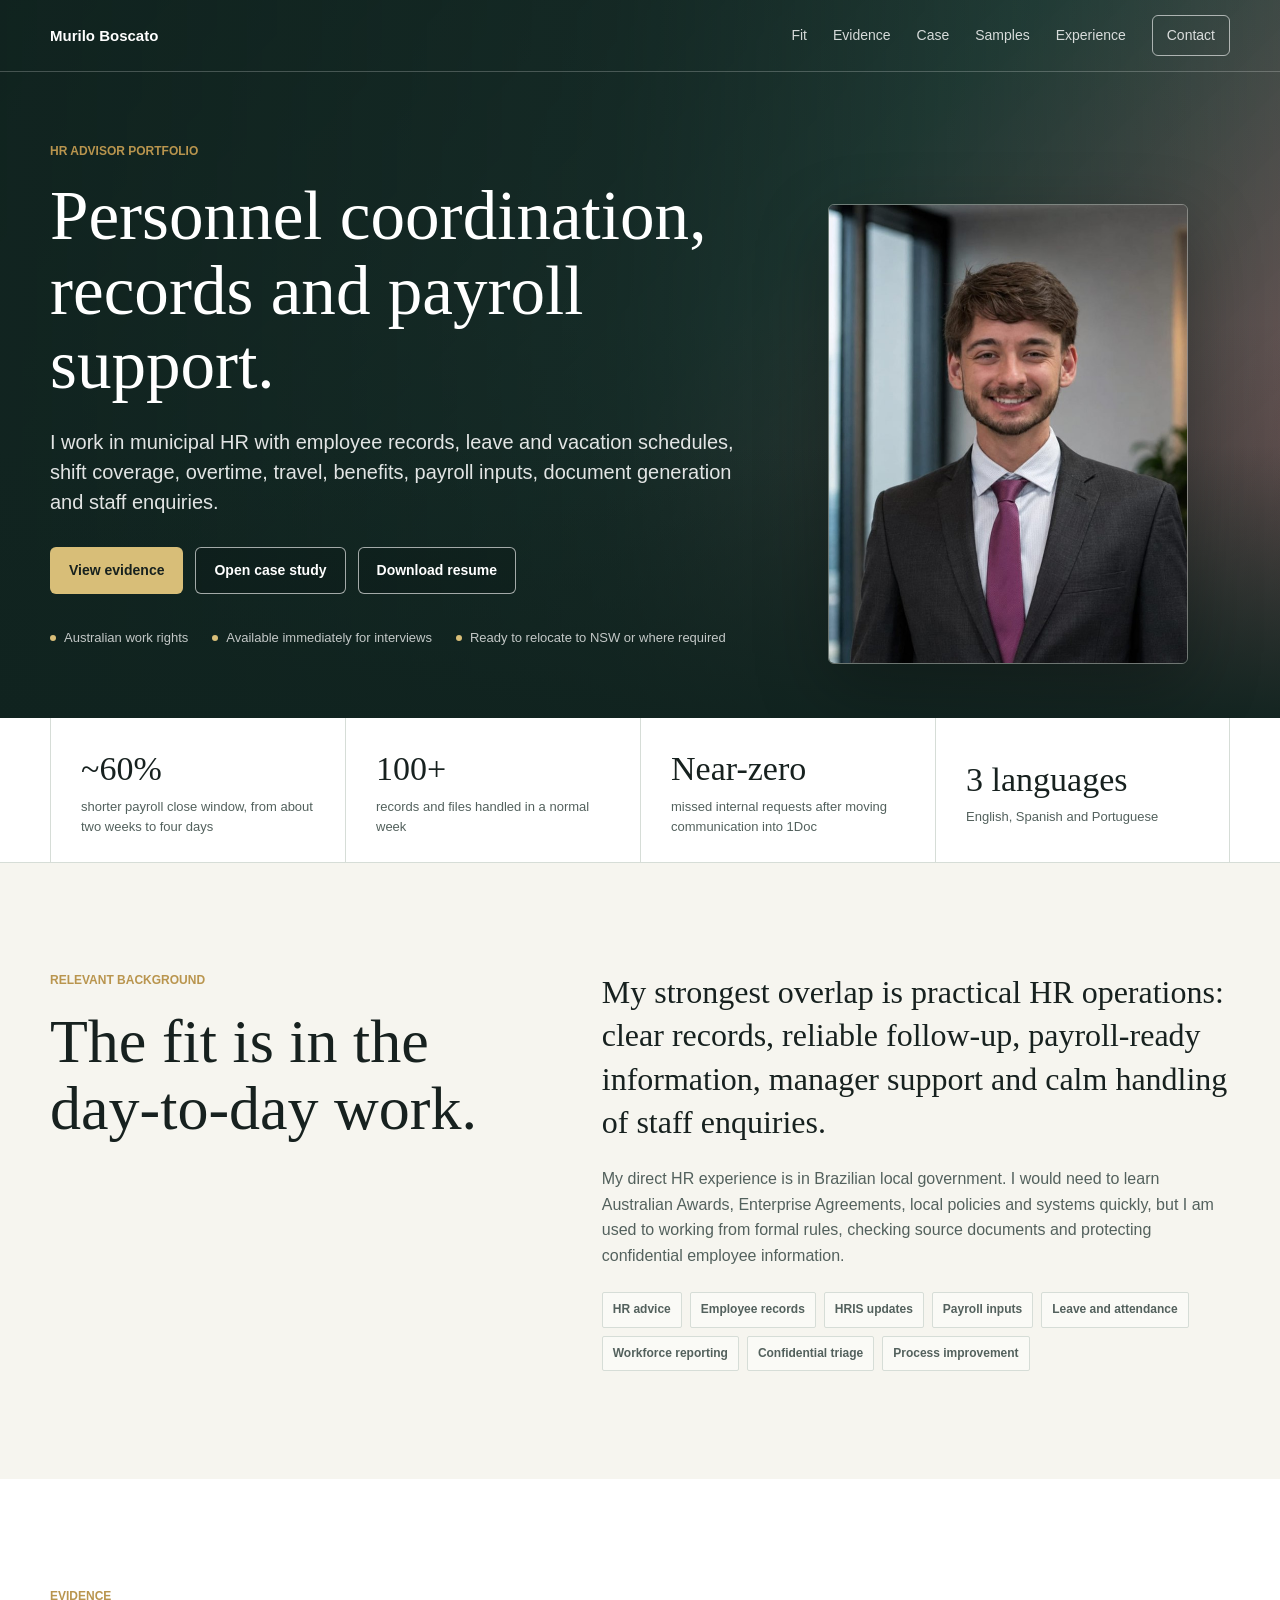
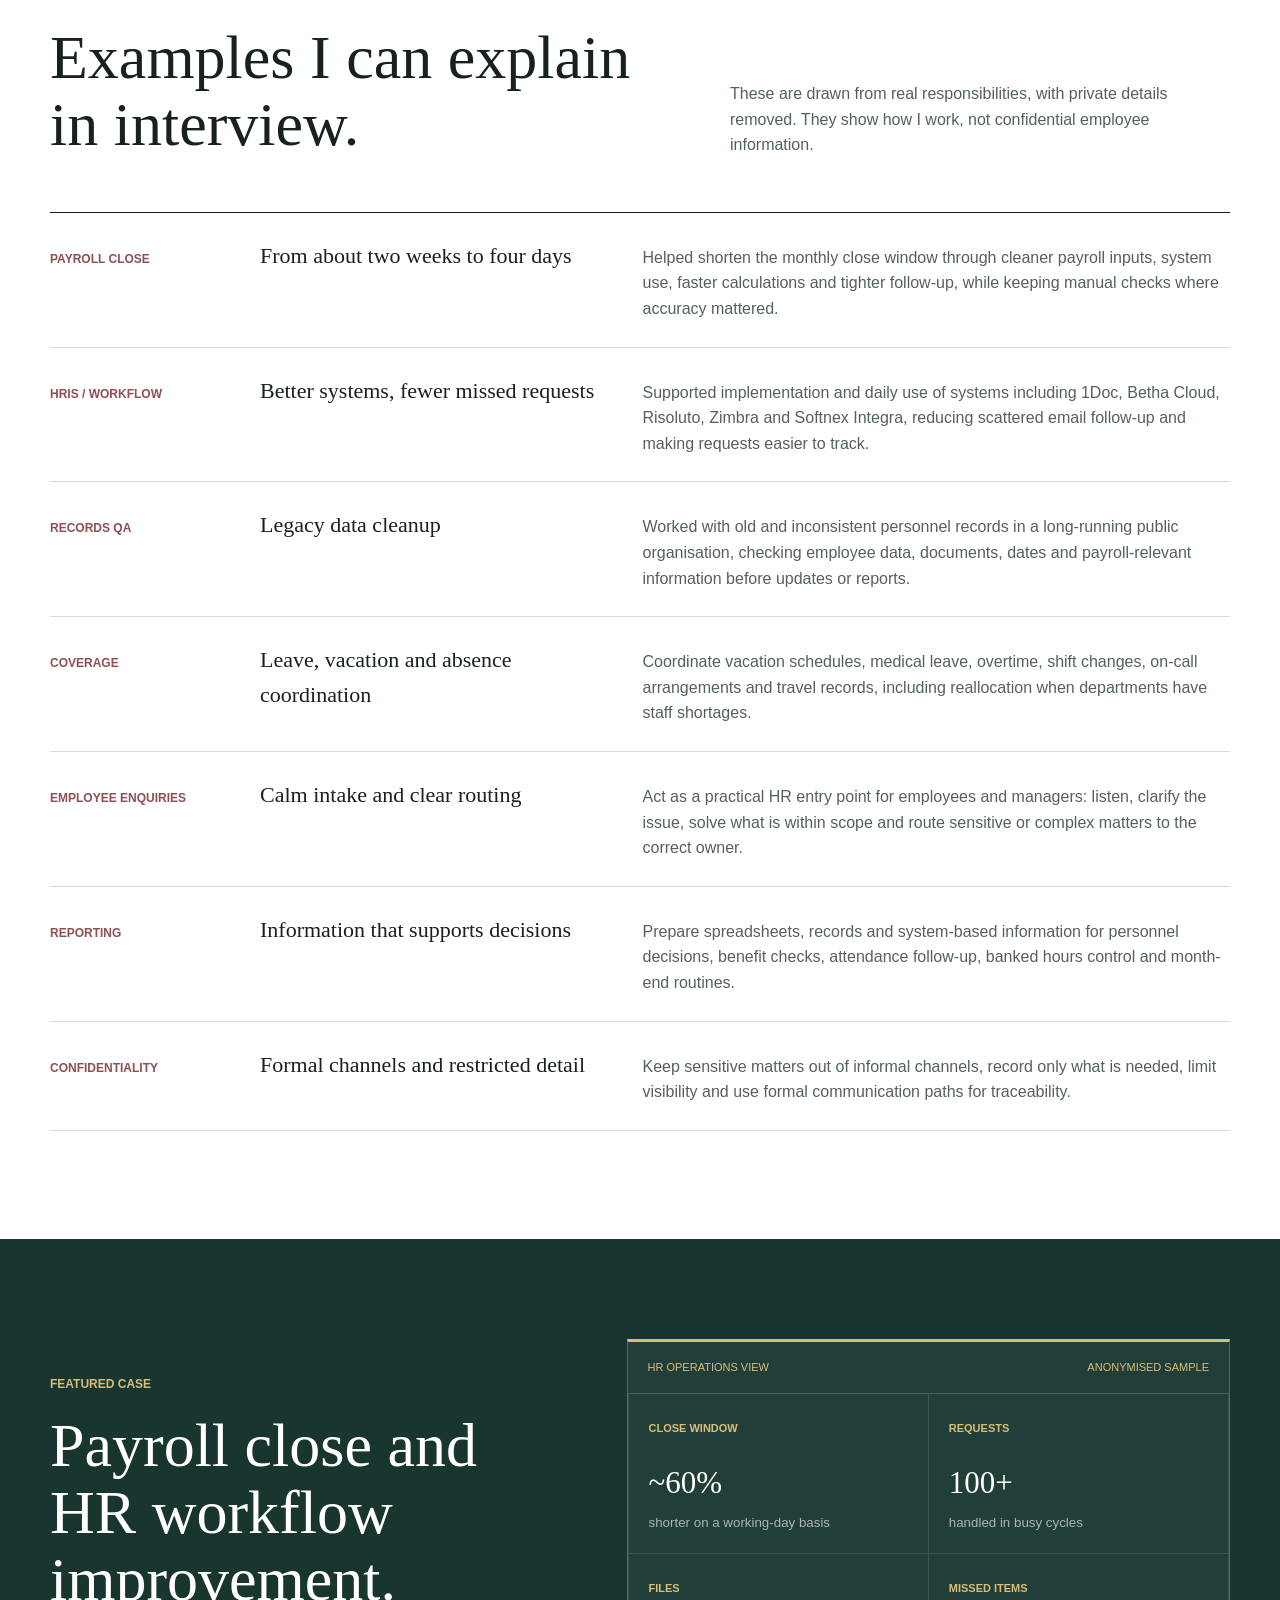
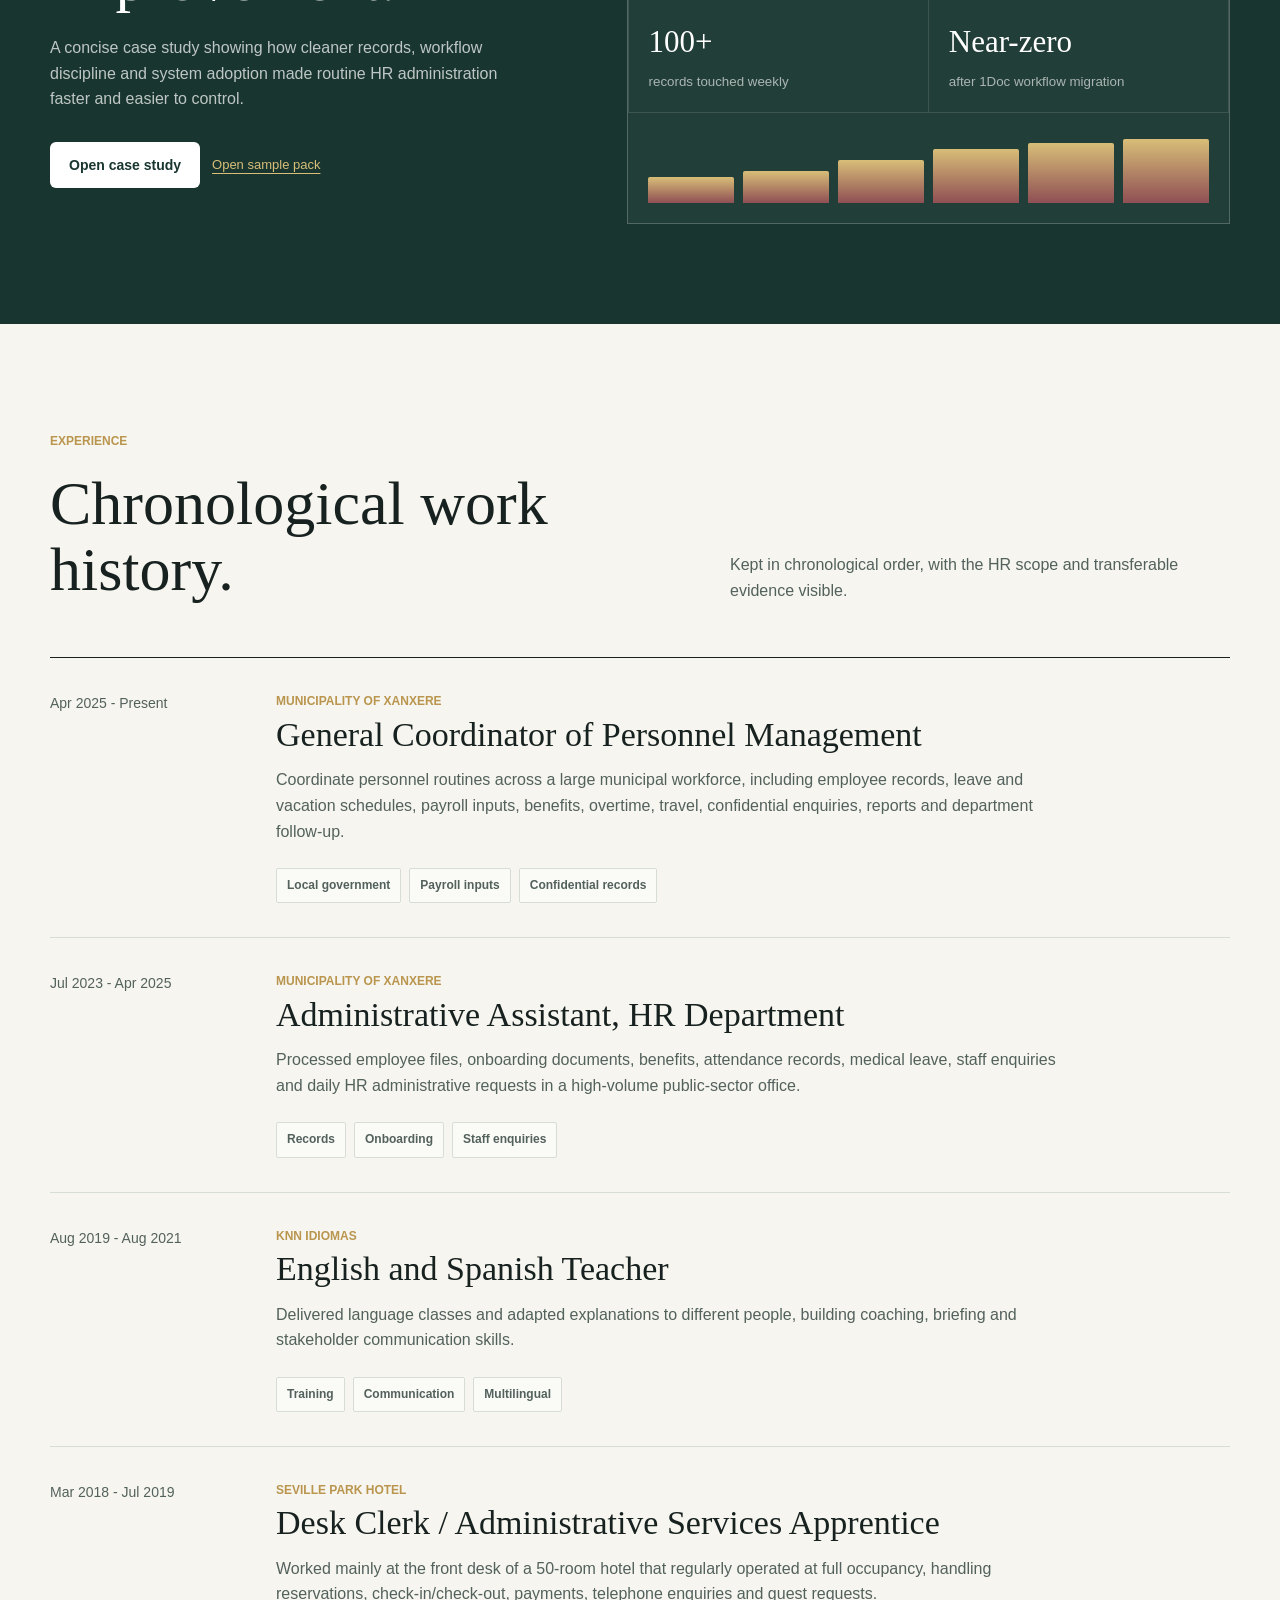
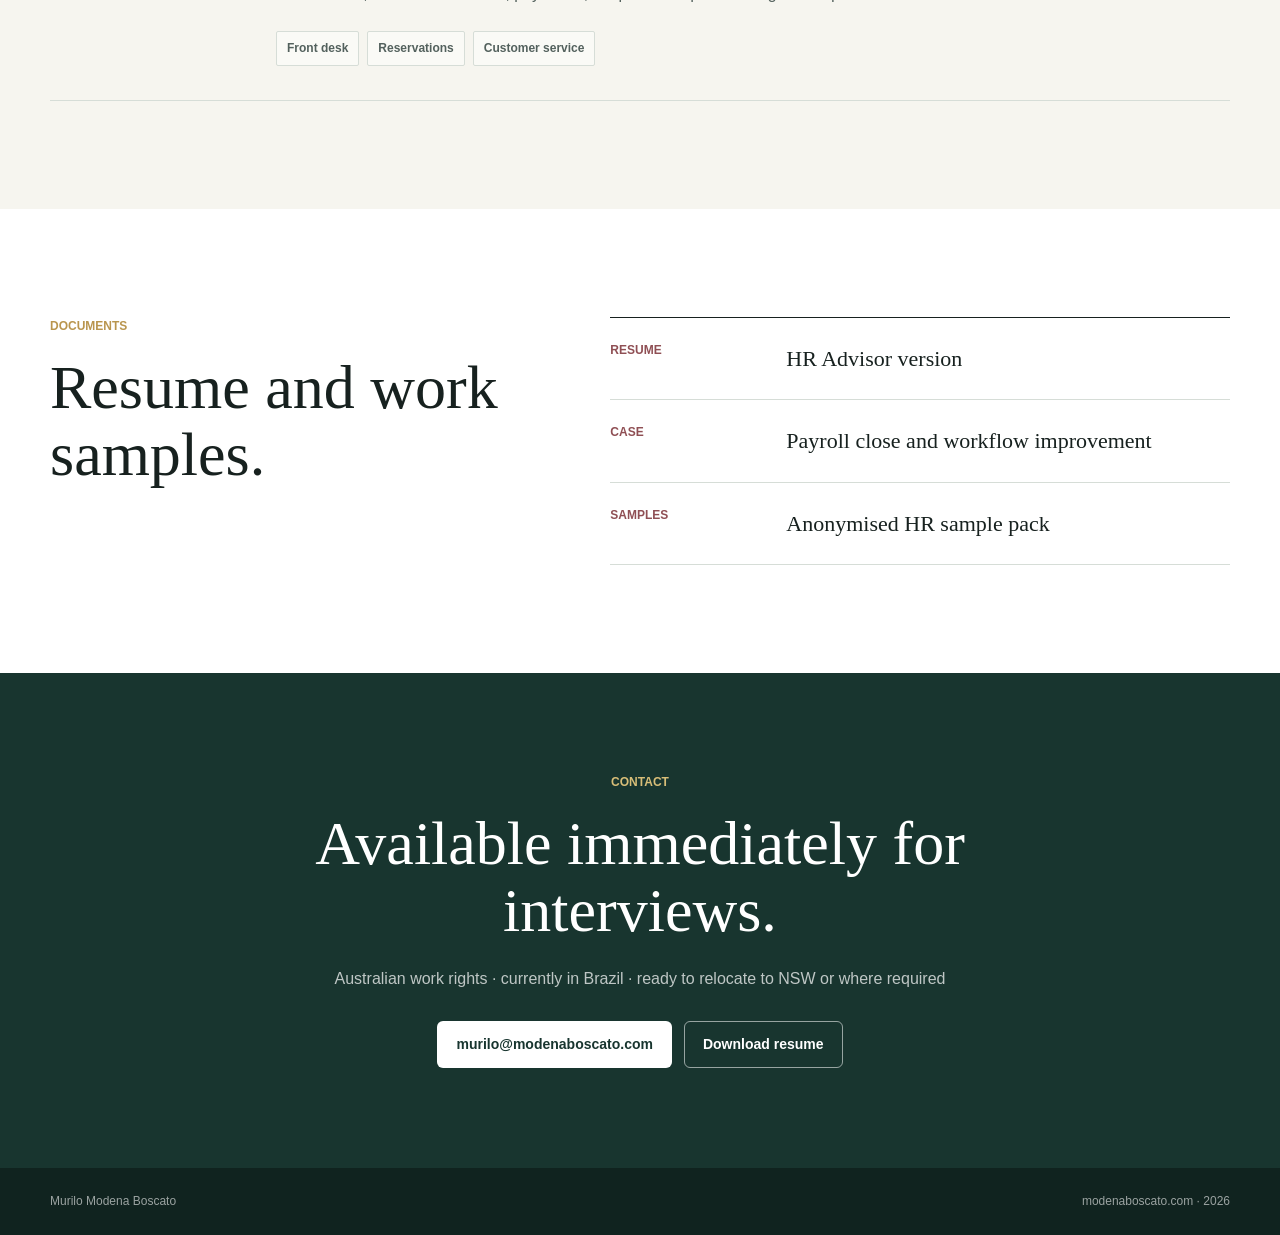
==== commit 177c418a: "Add files via upload" ====
--- a/index.html
+++ b/index.html
@@ -3,12 +3,12 @@
 <head>
   <meta charset="utf-8">
   <meta name="viewport" content="width=device-width, initial-scale=1">
-  <meta name="description" content="Murilo Modena Boscato - HR Advisor portfolio focused on local government people operations, workforce reporting, employee records, payroll inputs, onboarding and process improvement.">
+  <meta name="description" content="Murilo Modena Boscato - HR Advisor portfolio with practical examples in personnel coordination, employee records, payroll inputs, workflow improvement and confidential HR support.">
   <meta name="robots" content="index,follow,max-image-preview:large">
   <meta name="theme-color" content="#18352f">
   <link rel="canonical" href="https://modenaboscato.com/">
   <meta property="og:title" content="Murilo Boscato | HR Advisor Portfolio">
-  <meta property="og:description" content="HR portfolio: local government people operations, workforce reporting, employee records and process improvement.">
+  <meta property="og:description" content="A focused HR portfolio with anonymised work samples, process examples and measurable people-operations improvements.">
   <meta property="og:type" content="website">
   <meta property="og:url" content="https://modenaboscato.com/">
   <meta property="og:image" content="https://modenaboscato.com/assets/murilo-boscato-profile.jpg">
@@ -22,13 +22,14 @@
     "name": "Murilo Modena Boscato",
     "url": "https://modenaboscato.com/",
     "email": "mailto:murilo@modenaboscato.com",
-    "jobTitle": "Human Resource Advisor / People & Culture",
+    "jobTitle": "Human Resource Advisor / People Operations",
     "knowsAbout": [
       "HR Administration",
       "Employee Records",
       "Workforce Reporting",
       "Payroll Inputs",
-      "Onboarding Documentation",
+      "Leave and Attendance",
+      "Document Control",
       "Process Improvement",
       "Local Government People Operations"
     ],
@@ -46,7 +47,7 @@
     </button>
     <nav id="site-nav" class="site-nav" aria-label="Primary navigation">
       <a href="#fit">Fit</a>
-      <a href="#evidence">Examples</a>
+      <a href="#evidence">Evidence</a>
       <a href="work-sample.html">Case</a>
       <a href="samples.html">Samples</a>
       <a href="#experience">Experience</a>
@@ -59,27 +60,27 @@
       <img class="hero-portrait" src="assets/murilo-boscato-profile.jpg" alt="Murilo Modena Boscato" width="900" height="900">
       <div class="hero-shade"></div>
       <div class="hero-content shell">
-        <p class="eyebrow">Human Resource Advisor application</p>
-        <h1 id="hero-title">HR coordination, records and reporting.</h1>
-        <p class="hero-copy">I work with personnel records, attendance and leave information, payroll inputs, onboarding documents, reports and staff enquiries for a 1,500+ employee municipal workforce.</p>
+        <p class="eyebrow">HR Advisor portfolio</p>
+        <h1 id="hero-title">Personnel coordination, records and payroll support.</h1>
+        <p class="hero-copy">I work in municipal HR with employee records, leave and vacation schedules, shift coverage, overtime, travel, benefits, payroll inputs, document generation and staff enquiries.</p>
         <div class="hero-actions">
-          <a class="button button-primary" href="#evidence">View examples</a>
+          <a class="button button-primary" href="#evidence">View evidence</a>
+          <a class="button button-secondary" href="work-sample.html">Open case study</a>
           <a class="button button-secondary" href="assets/murilo-boscato-hr-advisor-resume.pdf" download>Download resume</a>
-          <a class="button button-secondary" href="mailto:murilo@modenaboscato.com">Email Murilo</a>
         </div>
         <div class="hero-status" aria-label="Application details">
           <span>Australian work rights</span>
           <span>Available immediately for interviews</span>
-          <span>Ready to relocate to NSW</span>
-        </div>
-      </div>
-    </section>
-
-    <section class="signal-band" aria-label="Quick professional background">
+          <span>Ready to relocate to NSW or where required</span>
+        </div>
+      </div>
+    </section>
+
+    <section class="signal-band" aria-label="Quick evidence summary">
       <div class="shell signal-grid">
-        <div class="signal-item reveal"><strong>1,500+</strong><span>employees supported through personnel routines</span></div>
-        <div class="signal-item reveal"><strong>7</strong><span>municipal departments covered</span></div>
-        <div class="signal-item reveal"><strong>3+ years</strong><span>HR administration and people operations</span></div>
+        <div class="signal-item reveal"><strong>~60%</strong><span>shorter payroll close window, from about two weeks to four days</span></div>
+        <div class="signal-item reveal"><strong>100+</strong><span>records and files handled in a normal week</span></div>
+        <div class="signal-item reveal"><strong>Near-zero</strong><span>missed internal requests after moving communication into 1Doc</span></div>
         <div class="signal-item reveal"><strong>3 languages</strong><span>English, Spanish and Portuguese</span></div>
       </div>
     </section>
@@ -88,20 +89,20 @@
       <div class="shell split-layout">
         <div class="section-intro reveal">
           <p class="section-kicker">Relevant background</p>
-          <h2>The overlap is practical.</h2>
+          <h2>The fit is in the day-to-day work.</h2>
         </div>
         <div class="fit-copy reveal">
-          <p class="lead">Most of my current work is the ordinary discipline of HR operations: records, deadlines, employee enquiries, manager support, payroll information, reporting and follow-up.</p>
-          <p>My HR experience is in Brazilian local government, so I would need to learn the local Australian instruments and systems quickly. The working habits are familiar: read the rule, check the record, protect confidentiality, communicate clearly and close the loop.</p>
+          <p class="lead">My strongest overlap is practical HR operations: clear records, reliable follow-up, payroll-ready information, manager support and calm handling of staff enquiries.</p>
+          <p>My direct HR experience is in Brazilian local government. I would need to learn Australian Awards, Enterprise Agreements, local policies and systems quickly, but I am used to working from formal rules, checking source documents and protecting confidential employee information.</p>
           <div class="plain-tags">
             <span>HR advice</span>
             <span>Employee records</span>
+            <span>HRIS updates</span>
+            <span>Payroll inputs</span>
+            <span>Leave and attendance</span>
             <span>Workforce reporting</span>
-            <span>Payroll inputs</span>
-            <span>Onboarding documents</span>
-            <span>Confidential follow-up</span>
+            <span>Confidential triage</span>
             <span>Process improvement</span>
-            <span>Local government</span>
           </div>
         </div>
       </div>
@@ -111,46 +112,46 @@
       <div class="shell">
         <div class="section-heading reveal">
           <div>
-            <p class="section-kicker">Examples</p>
-            <h2>Where my experience overlaps.</h2>
-          </div>
-          <p>The examples below connect my current responsibilities with the main parts of the Chandler Macleod role: advice, records, reporting, payroll movement support, employee lifecycle administration and confidentiality.</p>
+            <p class="section-kicker">Evidence</p>
+            <h2>Examples I can explain in interview.</h2>
+          </div>
+          <p>These are drawn from real responsibilities, with private details removed. They show how I work, not confidential employee information.</p>
         </div>
         <div class="requirement-map reveal" aria-label="Role requirement mapped to experience">
           <article class="requirement-row">
-            <span class="requirement-label">HR advice</span>
-            <strong>Staff and manager enquiries</strong>
-            <p>Provide clear guidance on routine personnel processes, required documents, deadlines and follow-up steps across municipal departments.</p>
-          </article>
-          <article class="requirement-row">
-            <span class="requirement-label">Records / HRIS</span>
-            <strong>Employee information discipline</strong>
-            <p>Maintain personnel records, attendance, leave information, onboarding documents, reports and internal system updates with accuracy.</p>
+            <span class="requirement-label">Payroll close</span>
+            <strong>From about two weeks to four days</strong>
+            <p>Helped shorten the monthly close window through cleaner payroll inputs, system use, faster calculations and tighter follow-up, while keeping manual checks where accuracy mattered.</p>
+          </article>
+          <article class="requirement-row">
+            <span class="requirement-label">HRIS / workflow</span>
+            <strong>Better systems, fewer missed requests</strong>
+            <p>Supported implementation and daily use of systems including 1Doc, Betha Cloud, Risoluto, Zimbra and Softnex Integra, reducing scattered email follow-up and making requests easier to track.</p>
+          </article>
+          <article class="requirement-row">
+            <span class="requirement-label">Records QA</span>
+            <strong>Legacy data cleanup</strong>
+            <p>Worked with old and inconsistent personnel records in a long-running public organisation, checking employee data, documents, dates and payroll-relevant information before updates or reports.</p>
+          </article>
+          <article class="requirement-row">
+            <span class="requirement-label">Coverage</span>
+            <strong>Leave, vacation and absence coordination</strong>
+            <p>Coordinate vacation schedules, medical leave, overtime, shift changes, on-call arrangements and travel records, including reallocation when departments have staff shortages.</p>
+          </article>
+          <article class="requirement-row">
+            <span class="requirement-label">Employee enquiries</span>
+            <strong>Calm intake and clear routing</strong>
+            <p>Act as a practical HR entry point for employees and managers: listen, clarify the issue, solve what is within scope and route sensitive or complex matters to the correct owner.</p>
           </article>
           <article class="requirement-row">
             <span class="requirement-label">Reporting</span>
-            <strong>Workforce information for decisions</strong>
-            <p>Prepare and review people-related information so leaders can see workload, pending items, movements and exceptions clearly.</p>
-          </article>
-          <article class="requirement-row">
-            <span class="requirement-label">Payroll handoff</span>
-            <strong>Inputs, changes and deadlines</strong>
-            <p>Coordinate payroll-relevant information such as attendance, leave and employment documentation, with attention to deadlines and completeness.</p>
-          </article>
-          <article class="requirement-row">
-            <span class="requirement-label">ER support</span>
-            <strong>Intake, records and escalation</strong>
-            <p>Handle sensitive employee matters carefully, document the request, keep access limited and escalate complex issues to the right decision-maker.</p>
-          </article>
-          <article class="requirement-row">
-            <span class="requirement-label">Australian context</span>
-            <strong>Regulated work, local learning</strong>
-            <p>My direct HR experience is in Brazil. I am used to formal legislation and procedures, and would learn Australian Awards, Enterprise Agreements and local policies from the source documents.</p>
+            <strong>Information that supports decisions</strong>
+            <p>Prepare spreadsheets, records and system-based information for personnel decisions, benefit checks, attendance follow-up, banked hours control and month-end routines.</p>
           </article>
           <article class="requirement-row">
             <span class="requirement-label">Confidentiality</span>
-            <strong>Private employee matters</strong>
-            <p>Handle sensitive records and employee enquiries discreetly, keeping public-facing examples anonymised and free of personal information.</p>
+            <strong>Formal channels and restricted detail</strong>
+            <p>Keep sensitive matters out of informal channels, record only what is needed, limit visibility and use formal communication paths for traceability.</p>
           </article>
         </div>
       </div>
@@ -159,32 +160,32 @@
     <section class="case-section" aria-labelledby="case-title">
       <div class="shell case-layout">
         <div class="case-copy reveal">
-          <p class="section-kicker light">Work example</p>
-          <h2 id="case-title">People operations at municipal scale.</h2>
-          <p>A short case showing how I structure HR administration across records, employee movements, payroll inputs, reporting and confidential follow-up. It uses generalised workflows only.</p>
+          <p class="section-kicker light">Featured case</p>
+          <h2 id="case-title">Payroll close and HR workflow improvement.</h2>
+          <p>A concise case study showing how cleaner records, workflow discipline and system adoption made routine HR administration faster and easier to control.</p>
           <div class="case-actions">
             <a class="button button-light" href="work-sample.html">Open case study</a>
-            <a class="case-text-link" href="samples.html">Open HR sample pack</a>
-          </div>
-        </div>
-        <div class="dashboard-card reveal" aria-label="Workforce operations dashboard preview">
+            <a class="case-text-link" href="samples.html">Open sample pack</a>
+          </div>
+        </div>
+        <div class="dashboard-card reveal" aria-label="HR operations dashboard preview">
           <div class="dashboard-topline">
-            <span>Workforce operations view</span>
+            <span>HR operations view</span>
             <span>Anonymised sample</span>
           </div>
           <div class="dashboard-grid">
-            <div><span>Scope</span><strong>1,500+</strong><small>employees</small></div>
-            <div><span>Coverage</span><strong>7</strong><small>departments</small></div>
-            <div><span>Tracked</span><strong>Weekly</strong><small>records, movements, follow-up</small></div>
-            <div><span>Controls</span><strong>Records QA</strong><small>accuracy and completeness</small></div>
+            <div><span>Close window</span><strong>~60%</strong><small>shorter on a working-day basis</small></div>
+            <div><span>Requests</span><strong>100+</strong><small>handled in busy cycles</small></div>
+            <div><span>Files</span><strong>100+</strong><small>records touched weekly</small></div>
+            <div><span>Missed items</span><strong>Near-zero</strong><small>after 1Doc workflow migration</small></div>
           </div>
           <div class="mini-bars" aria-hidden="true">
+            <span style="--bar:38%"></span>
+            <span style="--bar:46%"></span>
+            <span style="--bar:62%"></span>
             <span style="--bar:78%"></span>
-            <span style="--bar:54%"></span>
-            <span style="--bar:68%"></span>
-            <span style="--bar:42%"></span>
-            <span style="--bar:83%"></span>
-            <span style="--bar:59%"></span>
+            <span style="--bar:86%"></span>
+            <span style="--bar:92%"></span>
           </div>
         </div>
       </div>
@@ -197,7 +198,7 @@
             <p class="section-kicker">Experience</p>
             <h2>Chronological work history.</h2>
           </div>
-          <p>Listed from most recent to oldest, with the HR scope kept visible.</p>
+          <p>Kept in chronological order, with the HR scope and transferable evidence visible.</p>
         </div>
         <div class="timeline">
           <article class="timeline-row reveal">
@@ -205,8 +206,8 @@
             <div class="timeline-main">
               <p class="timeline-org">Municipality of Xanxere</p>
               <h3>General Coordinator of Personnel Management</h3>
-              <p>Coordinate personnel management routines supporting 1,500+ employees across seven municipal departments. Work includes employee records, attendance, leave information, payroll inputs, onboarding documentation, reports, confidential enquiries and daily case follow-up.</p>
-              <div class="tag-list"><span>Local government</span><span>Workforce data</span><span>Confidential records</span></div>
+              <p>Coordinate personnel routines across a large municipal workforce, including employee records, leave and vacation schedules, payroll inputs, benefits, overtime, travel, confidential enquiries, reports and department follow-up.</p>
+              <div class="tag-list"><span>Local government</span><span>Payroll inputs</span><span>Confidential records</span></div>
             </div>
           </article>
           <article class="timeline-row reveal">
@@ -214,7 +215,7 @@
             <div class="timeline-main">
               <p class="timeline-org">Municipality of Xanxere</p>
               <h3>Administrative Assistant, HR Department</h3>
-              <p>Processed employee files, onboarding documents, benefits, attendance, leave records and daily HR administrative requests in a high-volume public-sector office.</p>
+              <p>Processed employee files, onboarding documents, benefits, attendance records, medical leave, staff enquiries and daily HR administrative requests in a high-volume public-sector office.</p>
               <div class="tag-list"><span>Records</span><span>Onboarding</span><span>Staff enquiries</span></div>
             </div>
           </article>
@@ -223,7 +224,7 @@
             <div class="timeline-main">
               <p class="timeline-org">KNN Idiomas</p>
               <h3>English and Spanish Teacher</h3>
-              <p>Delivered language classes and adapted communication to different learning styles, building coaching, briefing and stakeholder communication skills.</p>
+              <p>Delivered language classes and adapted explanations to different people, building coaching, briefing and stakeholder communication skills.</p>
               <div class="tag-list"><span>Training</span><span>Communication</span><span>Multilingual</span></div>
             </div>
           </article>
@@ -244,16 +245,16 @@
       <div class="shell documents-layout">
         <div class="section-intro reveal">
           <p class="section-kicker">Documents</p>
-          <h2>Application documents for this role.</h2>
+          <h2>Resume and work samples.</h2>
         </div>
         <div class="document-list reveal">
           <a class="document-row" href="assets/murilo-boscato-hr-advisor-resume.pdf" download>
             <span>Resume</span>
-            <strong>Human Resource Advisor version</strong>
+            <strong>HR Advisor version</strong>
           </a>
-          <a class="document-row" href="assets/murilo-boscato-hr-advisor-cover-letter.pdf" download>
-            <span>Cover letter</span>
-            <strong>Chandler Macleod / Ref 189221</strong>
+          <a class="document-row" href="work-sample.html">
+            <span>Case</span>
+            <strong>Payroll close and workflow improvement</strong>
           </a>
           <a class="document-row" href="samples.html">
             <span>Samples</span>
@@ -267,7 +268,7 @@
       <div class="shell contact-layout reveal">
         <p class="section-kicker light">Contact</p>
         <h2>Available immediately for interviews.</h2>
-        <p class="contact-copy">Australian work rights &middot; currently in Brazil &middot; ready to relocate to NSW as soon as required</p>
+        <p class="contact-copy">Australian work rights &middot; currently in Brazil &middot; ready to relocate to NSW or where required</p>
         <div class="contact-actions">
           <a class="button button-light" href="mailto:murilo@modenaboscato.com">murilo@modenaboscato.com</a>
           <a class="button button-outline-light" href="assets/murilo-boscato-hr-advisor-resume.pdf" download>Download resume</a>
--- a/styles.css
+++ b/styles.css
@@ -28,6 +28,7 @@
   line-height: 1.6;
   letter-spacing: 0;
   text-rendering: optimizeLegibility;
+  overflow-x: hidden;
 }
 body.menu-open { overflow: hidden; }
 img { max-width: 100%; display: block; }
@@ -54,7 +55,7 @@
   color: var(--white);
 }
 .site-header.is-scrolled { position: fixed; background: rgba(16,35,31,.96); backdrop-filter: blur(12px); }
-.wordmark { font-size: 15px; font-weight: 800; letter-spacing: .2px; text-decoration: none; }
+.wordmark { font-size: 15px; font-weight: 800; letter-spacing: 0; text-decoration: none; }
 .wordmark.dark { color: var(--ink); }
 .site-nav { display: flex; align-items: center; gap: 26px; font-size: 14px; }
 .site-nav a { text-decoration: none; color: rgba(255,255,255,.82); }
@@ -108,7 +109,7 @@
   font-size: 12px;
   font-weight: 800;
   text-transform: uppercase;
-  letter-spacing: 1.7px;
+  letter-spacing: 0;
 }
 .section-kicker.light { color: var(--gold-light); }
 .hero h1 { max-width: 720px; font-family: Georgia, serif; font-size: clamp(40px, 5.4vw, 70px); font-weight: 400; }
@@ -171,7 +172,7 @@
   padding: 25px 0;
   border-bottom: 1px solid var(--line);
 }
-.requirement-label { color: var(--clay); font-size: 12px; font-weight: 800; text-transform: uppercase; letter-spacing: 1.1px; }
+.requirement-label { color: var(--clay); font-size: 12px; font-weight: 800; text-transform: uppercase; letter-spacing: 0; }
 .requirement-row strong { font-family: Georgia, serif; font-size: 22px; font-weight: 400; }
 .requirement-row p { color: var(--ink-soft); }
 
@@ -180,15 +181,15 @@
 .case-copy > p:not(.section-kicker), .sample-close p:not(.section-kicker), .contact-copy { margin-top: 22px; color: rgba(255,255,255,.72); }
 .case-text-link { display: inline-flex; align-items: center; min-height: 46px; color: var(--gold-light); font-size: 13px; text-underline-offset: 4px; }
 .dashboard-card { border: 1px solid rgba(255,255,255,.22); border-top: 3px solid var(--gold-light); background: rgba(255,255,255,.045); }
-.dashboard-topline { display: flex; justify-content: space-between; gap: 20px; padding: 17px 20px; border-bottom: 1px solid rgba(255,255,255,.16); color: var(--gold-light); font-size: 11px; text-transform: uppercase; letter-spacing: 1.2px; }
+.dashboard-topline { display: flex; justify-content: space-between; gap: 20px; padding: 17px 20px; border-bottom: 1px solid rgba(255,255,255,.16); color: var(--gold-light); font-size: 11px; text-transform: uppercase; letter-spacing: 0; }
 .dashboard-grid { display: grid; grid-template-columns: repeat(2, 1fr); border-left: 1px solid rgba(255,255,255,.12); }
 .dashboard-grid div { min-height: 142px; padding: 20px; border-right: 1px solid rgba(255,255,255,.12); border-bottom: 1px solid rgba(255,255,255,.12); }
-.dashboard-grid span, .kpi-grid span, .scope-grid span, .control-grid article > span, .report-grid span, .advice-note span, .policy-memo span, .checklist-grid article > span, .ninety-grid > article > span {
+.dashboard-grid span, .kpi-grid span, .scope-grid span, .case-facts span, .before-after-grid span, .metric-proof-grid span, .mini-case-grid span, .control-grid article > span, .report-grid span, .advice-note span, .policy-memo span, .checklist-grid article > span, .ninety-grid > article > span {
   color: var(--clay);
   font-size: 11px;
   font-weight: 800;
   text-transform: uppercase;
-  letter-spacing: 1px;
+  letter-spacing: 0;
 }
 .dashboard-grid div span, .kpi-grid span { color: var(--gold-light); }
 .dashboard-grid strong { display: block; margin-top: 18px; font-family: Georgia, serif; font-size: 31px; font-weight: 400; }
@@ -201,14 +202,14 @@
 .timeline-row { display: grid; grid-template-columns: 190px 1fr; gap: 36px; padding: 34px 0; border-bottom: 1px solid var(--line); }
 .timeline-date { color: var(--ink-soft); font-size: 14px; }
 .timeline-main { max-width: 800px; }
-.timeline-org { color: var(--gold); font-size: 12px; font-weight: 800; text-transform: uppercase; letter-spacing: 1.1px; }
+.timeline-org { color: var(--gold); font-size: 12px; font-weight: 800; text-transform: uppercase; letter-spacing: 0; }
 .timeline-main h3 { margin-top: 5px; font-family: Georgia, serif; font-size: clamp(24px, 3vw, 34px); font-weight: 400; }
 .timeline-main > p:not(.timeline-org) { margin-top: 14px; color: var(--ink-soft); }
 
 .documents-layout { display: grid; grid-template-columns: .85fr 1.15fr; gap: clamp(48px, 8vw, 110px); align-items: start; }
 .document-list { border-top: 1px solid var(--ink); }
 .document-row { display: grid; grid-template-columns: 150px 1fr; gap: 26px; padding: 23px 0; border-bottom: 1px solid var(--line); text-decoration: none; }
-.document-row span { color: var(--clay); font-size: 12px; font-weight: 800; text-transform: uppercase; letter-spacing: 1px; }
+.document-row span { color: var(--clay); font-size: 12px; font-weight: 800; text-transform: uppercase; letter-spacing: 0; }
 .document-row strong { font-family: Georgia, serif; font-size: 22px; font-weight: 400; }
 .document-row:hover strong { color: var(--clay-dark); }
 .contact-layout { max-width: 920px; text-align: center; }
@@ -247,34 +248,45 @@
 .sample-hero h1 { max-width: 900px; }
 .sample-hero h1 + p { max-width: 780px; margin-top: 28px; color: var(--ink-soft); font-size: 21px; }
 .sample-meta { display: flex; flex-wrap: wrap; gap: 12px 32px; margin-top: 44px; padding-top: 18px; border-top: 1px solid var(--line); color: var(--ink-soft); font-size: 13px; }
+.sample-meta span { min-width: 0; }
 .sample-disclaimer { padding-block: 24px; background: var(--gold-light); }
 .sample-disclaimer .shell { display: grid; grid-template-columns: 150px 1fr; gap: 30px; }
 .playbook-section { padding-block: 96px; }
 .playbook-grid { display: grid; grid-template-columns: 330px 1fr; gap: clamp(48px, 8vw, 110px); align-items: start; }
 .playbook-index h2 { font-family: Georgia, serif; font-size: clamp(34px, 4vw, 50px); font-weight: 400; }
 .playbook-content { min-width: 0; }
-.scope-grid, .kpi-grid, .control-grid, .report-grid, .checklist-grid, .ninety-grid {
+.scope-grid, .kpi-grid, .case-facts, .before-after-grid, .metric-proof-grid, .mini-case-grid, .control-grid, .report-grid, .checklist-grid, .ninety-grid {
   display: grid;
   border-top: 1px solid var(--line);
   border-left: 1px solid var(--line);
 }
 .scope-grid { grid-template-columns: repeat(2, 1fr); margin-top: 34px; }
+.case-facts { grid-template-columns: repeat(3, 1fr); margin-top: 34px; }
+.before-after-grid { grid-template-columns: repeat(3, 1fr); }
+.metric-proof-grid { grid-template-columns: repeat(3, 1fr); }
+.mini-case-grid { grid-template-columns: repeat(4, 1fr); }
 .kpi-grid { grid-template-columns: repeat(3, 1fr); }
 .control-grid { grid-template-columns: repeat(3, 1fr); }
 .report-grid { grid-template-columns: repeat(5, 1fr); margin-top: 26px; }
 .checklist-grid { grid-template-columns: repeat(5, 1fr); }
 .ninety-grid { grid-template-columns: repeat(3, 1fr); }
-.scope-grid article, .kpi-grid article, .control-grid article, .report-grid article, .checklist-grid article, .ninety-grid article {
+.scope-grid article, .kpi-grid article, .case-facts article, .before-after-grid article, .metric-proof-grid article, .mini-case-grid article, .control-grid article, .report-grid article, .checklist-grid article, .ninety-grid article {
   min-height: 160px;
   padding: 20px;
   border-right: 1px solid var(--line);
   border-bottom: 1px solid var(--line);
 }
-.scope-grid strong, .kpi-grid strong { display: block; margin-top: 18px; font-family: Georgia, serif; font-size: 29px; font-weight: 400; }
-.scope-grid p, .report-grid p, .control-grid p, .ninety-grid p, .kpi-grid small, .checklist-grid li { color: var(--ink-soft); }
+.case-facts article, .metric-proof-grid article { min-height: 176px; }
+.mini-case-grid article { min-height: 190px; }
+.scope-grid strong, .kpi-grid strong, .case-facts strong, .metric-proof-grid strong { display: block; margin-top: 18px; font-family: Georgia, serif; font-size: 29px; font-weight: 400; }
+.before-after-grid h3 { margin-top: 18px; font-size: 23px; font-family: Georgia, serif; font-weight: 400; }
+.scope-grid p, .case-facts p, .before-after-grid p, .metric-proof-grid small, .mini-case-grid p, .report-grid p, .control-grid p, .ninety-grid p, .kpi-grid small, .checklist-grid li { color: var(--ink-soft); }
+.case-facts p, .before-after-grid p, .mini-case-grid p { margin-top: 14px; font-size: 14px; }
+.metric-proof-grid small { display: block; margin-top: 12px; }
 .dashboard-section, .recruiter-summary { background: var(--forest); color: var(--white); }
-.dashboard-section .kpi-grid, .dashboard-section .kpi-grid article { border-color: rgba(255,255,255,.17); }
-.dashboard-section .kpi-grid small, .dashboard-note, .recruiter-grid li { color: rgba(255,255,255,.72); }
+.dashboard-section .kpi-grid, .dashboard-section .kpi-grid article, .dashboard-section .metric-proof-grid, .dashboard-section .metric-proof-grid article { border-color: rgba(255,255,255,.17); }
+.dashboard-section .kpi-grid small, .dashboard-section .metric-proof-grid small, .dashboard-note, .recruiter-grid li { color: rgba(255,255,255,.72); }
+.dashboard-section .metric-proof-grid span { color: var(--gold-light); }
 .dashboard-note, .table-note { margin-top: 20px; color: var(--ink-soft); font-size: 13px; }
 .process-rail { list-style: none; padding: 0; margin: 0; border-top: 1px solid var(--line); }
 .process-rail li { display: grid; grid-template-columns: 72px 1fr; gap: 24px; padding: 23px 0; border-bottom: 1px solid var(--line); }
@@ -285,7 +297,7 @@
 .table-wrap { overflow-x: auto; }
 .sample-table { width: 100%; border-collapse: collapse; min-width: 760px; }
 .sample-table th, .sample-table td { padding: 14px 12px; border-bottom: 1px solid var(--line); text-align: left; vertical-align: top; }
-.sample-table th { color: var(--clay); font-size: 11px; text-transform: uppercase; letter-spacing: .8px; }
+.sample-table th { color: var(--clay); font-size: 11px; text-transform: uppercase; letter-spacing: 0; }
 .sample-table td:first-child { font-weight: 800; }
 .sample-table td:not(:first-child) { color: var(--ink-soft); }
 .sample-close { text-align: center; }
@@ -295,7 +307,7 @@
 .samples-kpi-grid { display: grid; grid-template-columns: repeat(4, 1fr); }
 .samples-kpi-grid article { min-height: 160px; padding: 24px; border-left: 1px solid var(--line); }
 .samples-kpi-grid article:last-child { border-right: 1px solid var(--line); }
-.samples-kpi-grid span { color: var(--clay); font-size: 11px; font-weight: 800; text-transform: uppercase; letter-spacing: 1px; }
+.samples-kpi-grid span { color: var(--clay); font-size: 11px; font-weight: 800; text-transform: uppercase; letter-spacing: 0; }
 .samples-kpi-grid strong { display: block; margin-top: 20px; font-family: Georgia, serif; font-size: 24px; font-weight: 400; }
 .samples-kpi-grid p { margin-top: 10px; color: var(--ink-soft); font-size: 14px; }
 .sample-jump { display: grid; grid-template-columns: repeat(8, 1fr); margin-top: 30px; margin-bottom: 30px; border-top: 1px solid var(--line); border-left: 1px solid var(--line); }
@@ -320,7 +332,7 @@
 .module-number { color: var(--clay); font-family: Georgia, serif; font-size: 28px; }
 .sample-module summary strong { display: block; font-family: Georgia, serif; font-size: 28px; font-weight: 400; }
 .sample-module summary small { display: block; margin-top: 6px; color: var(--ink-soft); font-size: 13px; }
-.summary-action { justify-self: end; color: var(--ink-soft); font-size: 12px; text-transform: uppercase; letter-spacing: 1px; }
+.summary-action { justify-self: end; color: var(--ink-soft); font-size: 12px; text-transform: uppercase; letter-spacing: 0; }
 .module-body { padding: 0 0 48px 96px; }
 .module-purpose, .advice-note, .policy-memo { display: grid; grid-template-columns: 150px 1fr; gap: 22px; padding: 20px 0; border-top: 1px solid var(--line); border-bottom: 1px solid var(--line); }
 .advice-note, .policy-memo { grid-template-columns: repeat(4, 1fr); margin-top: 24px; border-left: 1px solid var(--line); border-bottom: 0; padding: 0; }
@@ -354,7 +366,7 @@
   .requirement-row { grid-template-columns: 150px 1fr; }
   .requirement-row p { grid-column: 2; }
   .section-heading { align-items: start; flex-direction: column; }
-  .dashboard-grid, .scope-grid, .kpi-grid, .control-grid, .ninety-grid { grid-template-columns: repeat(2, 1fr); }
+  .dashboard-grid, .scope-grid, .kpi-grid, .case-facts, .before-after-grid, .metric-proof-grid, .mini-case-grid, .control-grid, .ninety-grid { grid-template-columns: repeat(2, 1fr); }
   .report-grid { grid-template-columns: repeat(2, 1fr); }
   .checklist-grid, .advice-note, .policy-memo { grid-template-columns: repeat(2, 1fr); }
   .sample-jump { grid-template-columns: repeat(4, 1fr); }
@@ -366,30 +378,36 @@
   .shell { width: min(calc(100% - 32px), var(--shell)); }
   .site-header, .sample-header { padding-inline: 16px; }
   .sample-header { height: auto; min-height: 64px; padding-block: 8px; }
+  .sample-header nav { min-width: 0; flex-wrap: wrap; justify-content: flex-end; }
   .sample-header nav { gap: 8px; }
   .sample-header nav a { display: none; }
+  .sample-header [data-print] { display: none; }
   .print-button { padding: 7px 8px; font-size: 11px; }
   .hero { min-height: 620px; }
   .hero-content { padding-block: calc(var(--header-h) + 66px) 42px; }
-  .hero h1 { font-size: clamp(42px, 13.5vw, 62px); }
-  .hero-copy { font-size: 17px; }
+  .hero h1 { width: calc(100vw - 32px); max-width: 342px; font-size: clamp(36px, 10.5vw, 44px); }
+  .hero-copy { width: calc(100vw - 32px); max-width: 342px; font-size: 17px; }
   .hero-portrait { display: none; }
+  .hero-actions, .hero-status { width: calc(100vw - 32px); max-width: 342px; }
   .hero-actions .button, .contact-actions .button { width: 100%; }
-  .hero-status { gap: 7px 16px; }
+  .hero-status { flex-direction: column; gap: 7px 16px; }
   .signal-grid, .samples-kpi-grid { grid-template-columns: 1fr; }
   .signal-item, .samples-kpi-grid article { min-height: 110px; padding: 18px; border-right: 1px solid var(--line); }
   .section, .case-section, .contact-section, .sample-close, .playbook-section, .samples-purpose { padding-block: 72px; }
   .requirement-row { grid-template-columns: 1fr; gap: 6px; padding: 22px 0; }
   .requirement-row p { grid-column: auto; margin-top: 8px; }
   .dashboard-topline { flex-direction: column; gap: 5px; }
-  .dashboard-grid, .scope-grid, .kpi-grid, .control-grid, .report-grid, .checklist-grid, .ninety-grid, .advice-note, .policy-memo, .formula-grid, .recruiter-grid ul { grid-template-columns: 1fr; }
+  .dashboard-grid, .scope-grid, .kpi-grid, .case-facts, .before-after-grid, .metric-proof-grid, .mini-case-grid, .control-grid, .report-grid, .checklist-grid, .ninety-grid, .advice-note, .policy-memo, .formula-grid, .recruiter-grid ul { grid-template-columns: 1fr; }
   .timeline-row { grid-template-columns: 1fr; gap: 8px; padding: 28px 0; }
   .document-row { grid-template-columns: 1fr; gap: 4px; }
   .footer-inner { flex-direction: column; }
   .sample-hero { padding-block: 72px 56px; }
+  .sample-hero-inner { width: calc(100% - 32px); max-width: calc(100% - 32px); }
   .sample-hero::after { display: none; }
-  .sample-hero h1 { font-size: clamp(42px, 13.5vw, 60px); }
-  .sample-hero h1 + p { font-size: 18px; }
+  .sample-hero h1 { font-size: clamp(34px, 11vw, 48px); }
+  .sample-hero h1 { max-width: 100%; }
+  .sample-hero h1 + p { width: calc(100vw - 64px); max-width: 326px; font-size: 18px; overflow-wrap: break-word; }
+  .sample-meta { flex-direction: column; gap: 8px; margin-top: 30px; }
   .sample-disclaimer .shell { grid-template-columns: 1fr; gap: 5px; }
   .playbook-grid { gap: 34px; }
   .process-rail li, .process-rail.compact li { grid-template-columns: 42px 1fr; gap: 12px; }
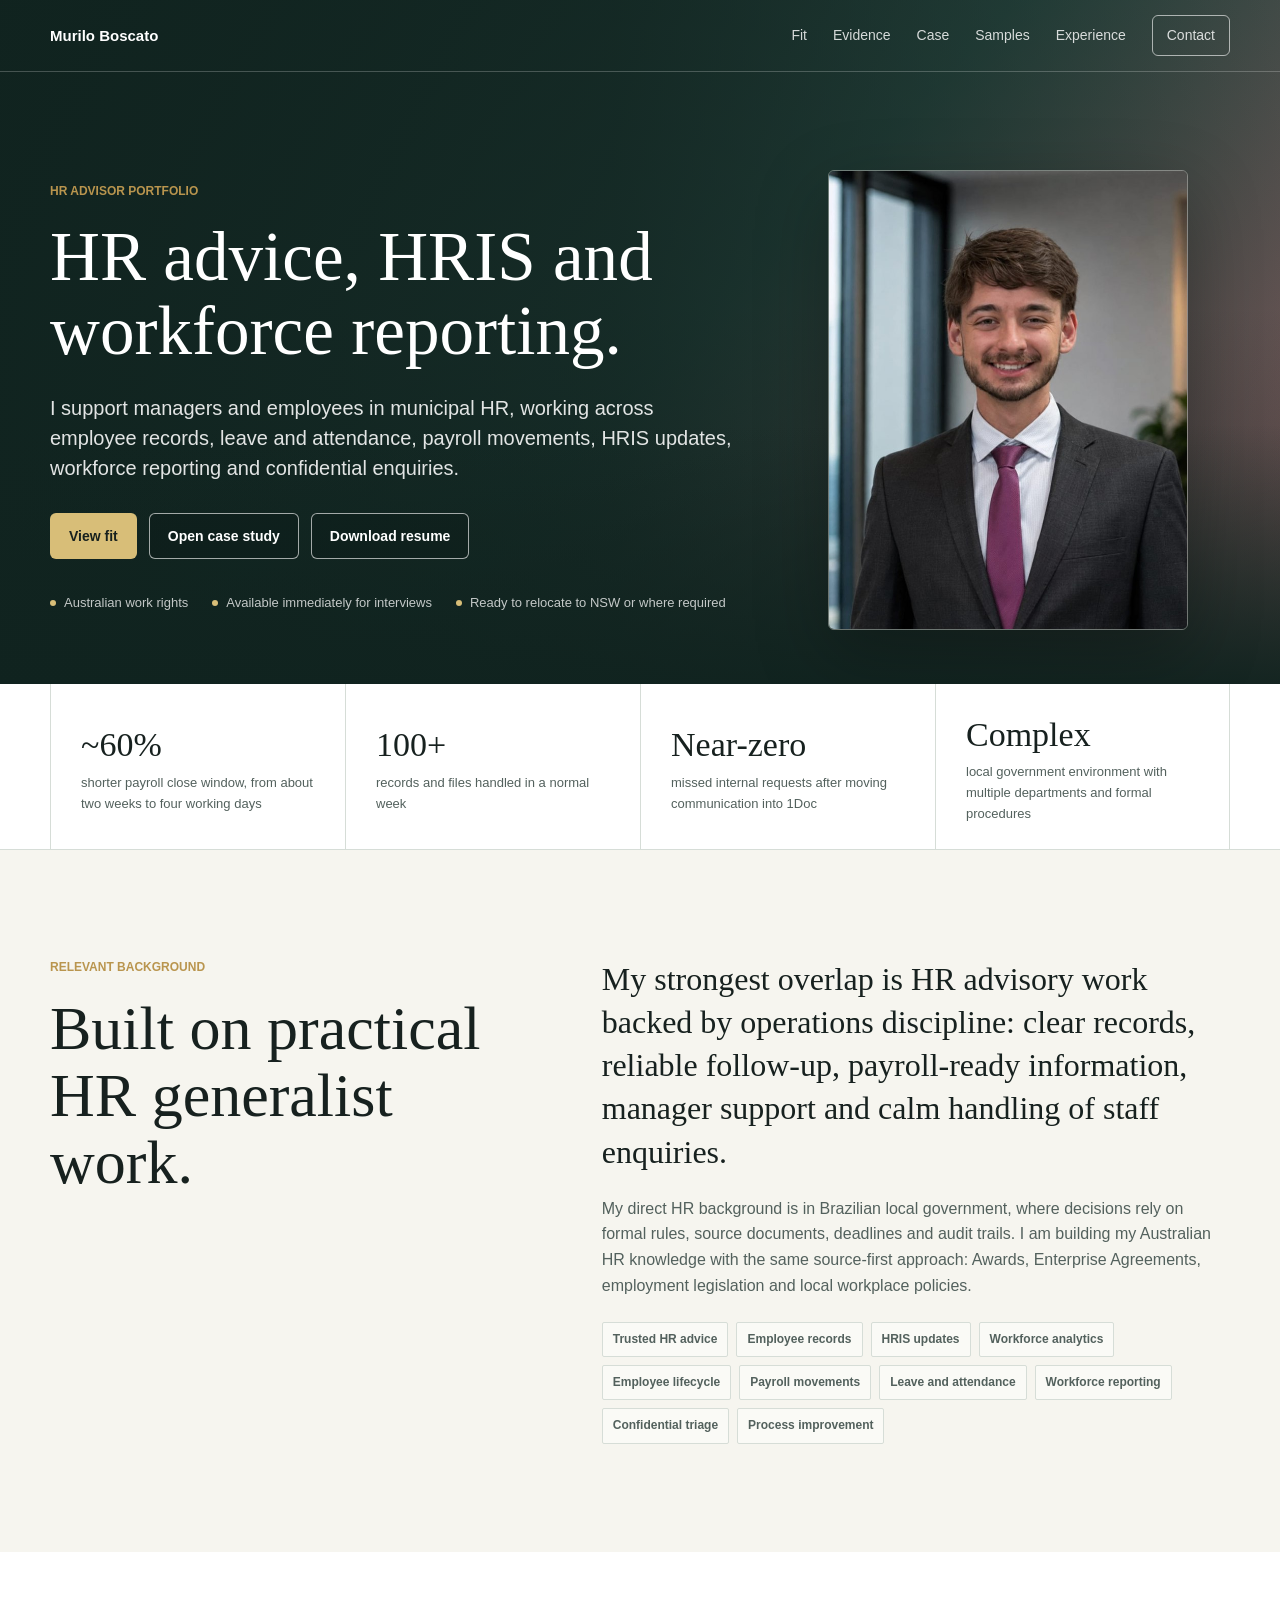
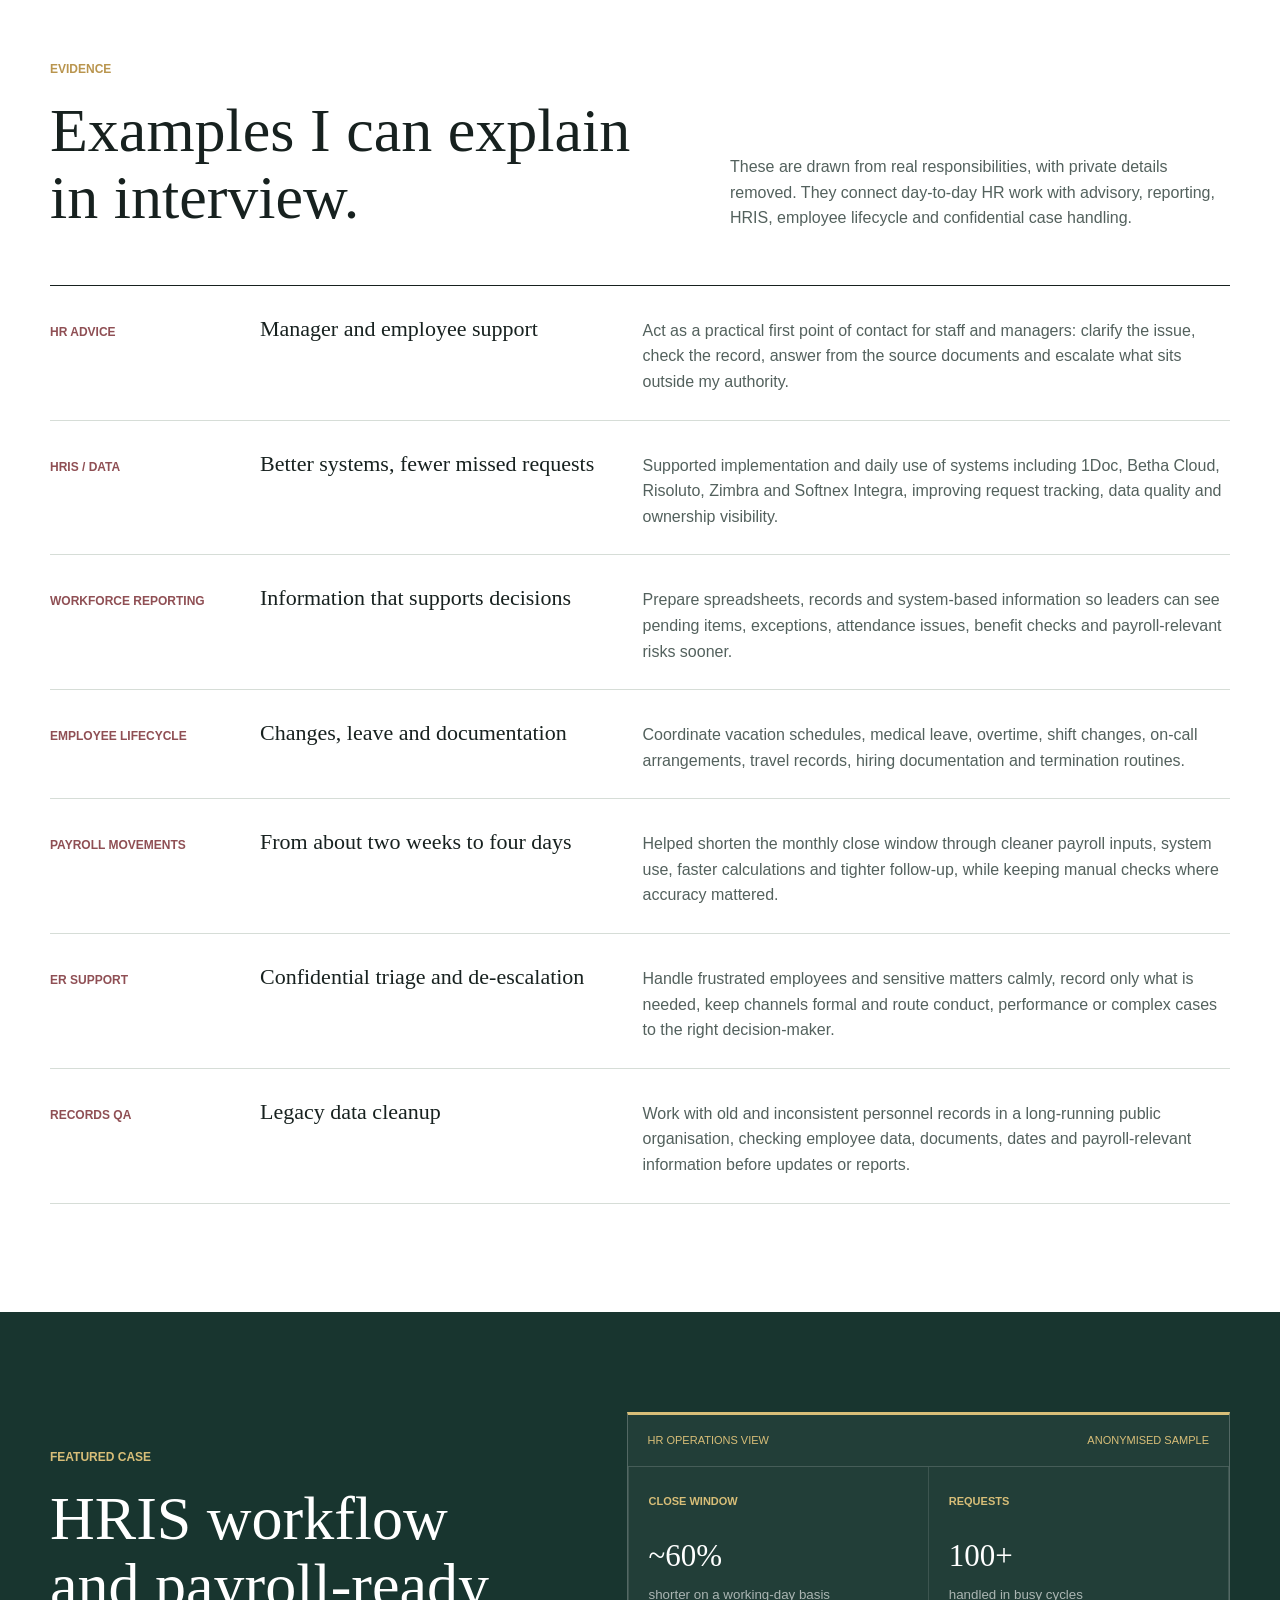
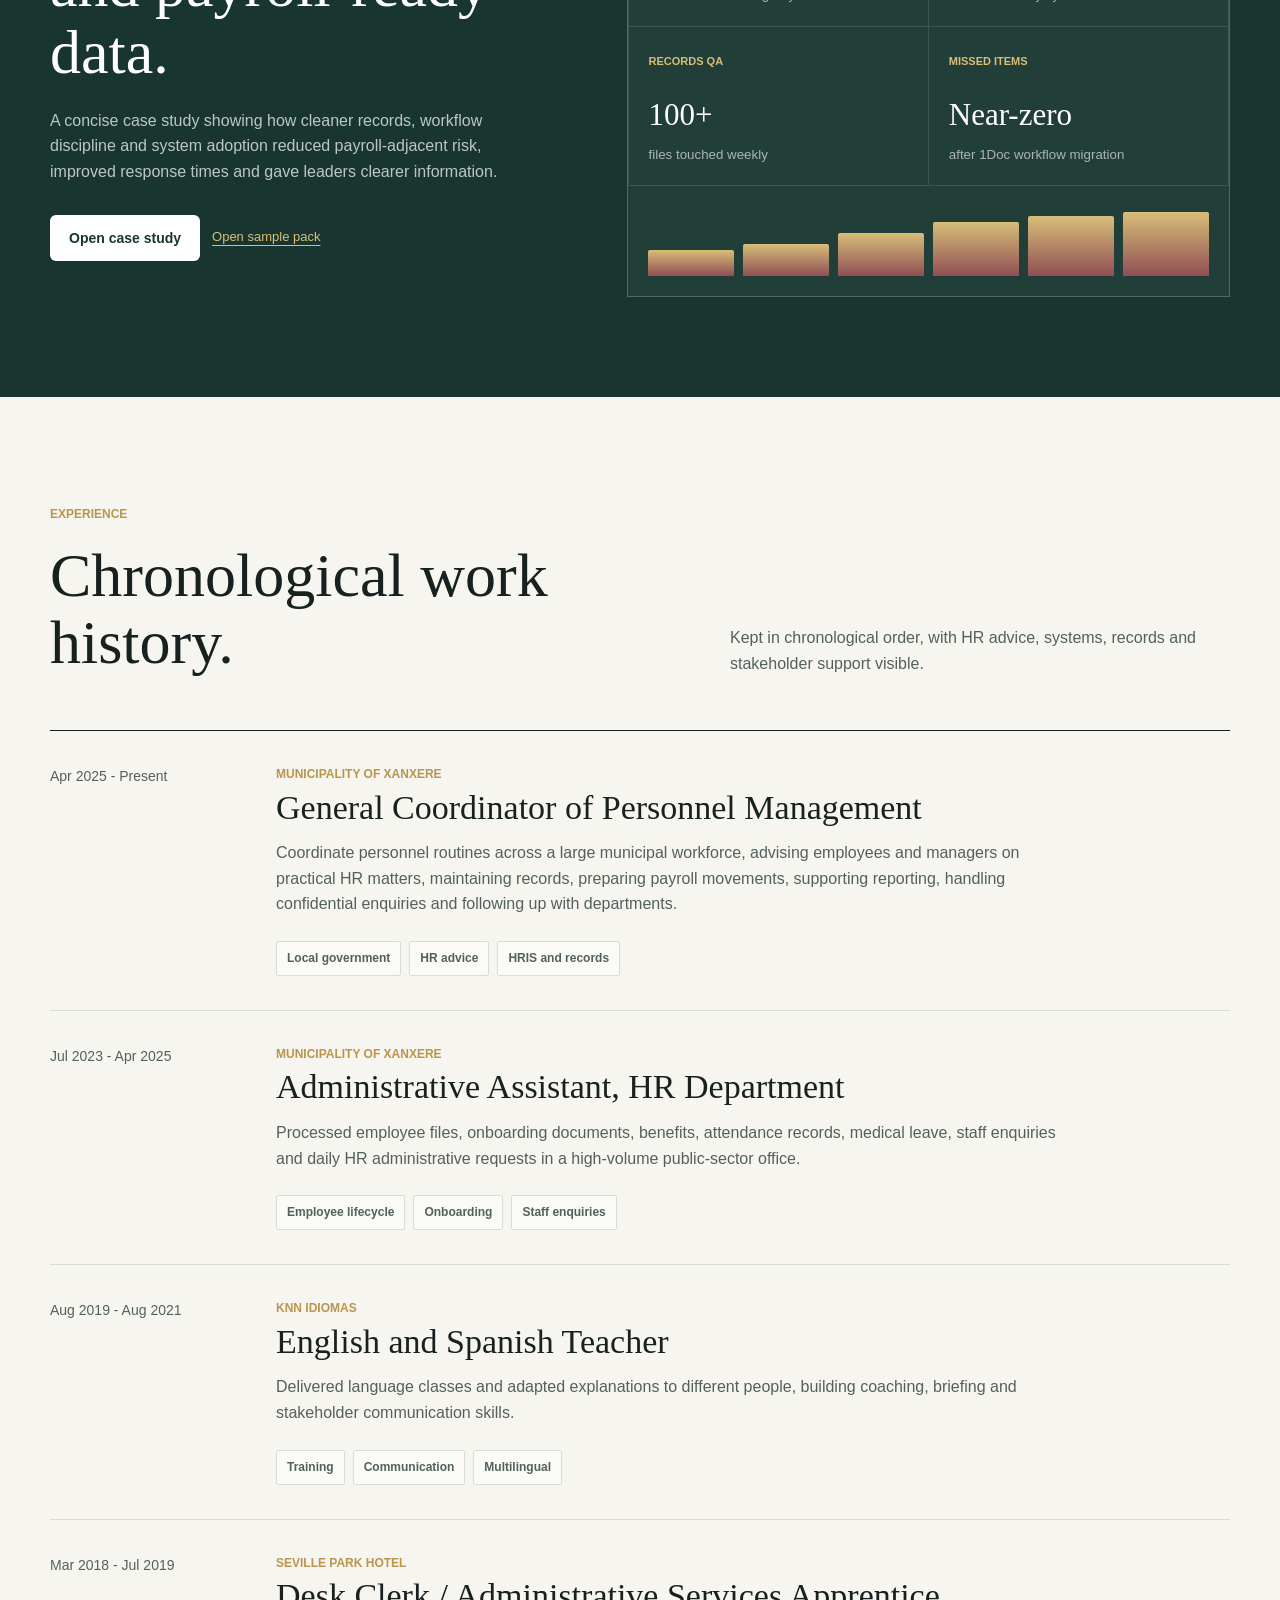
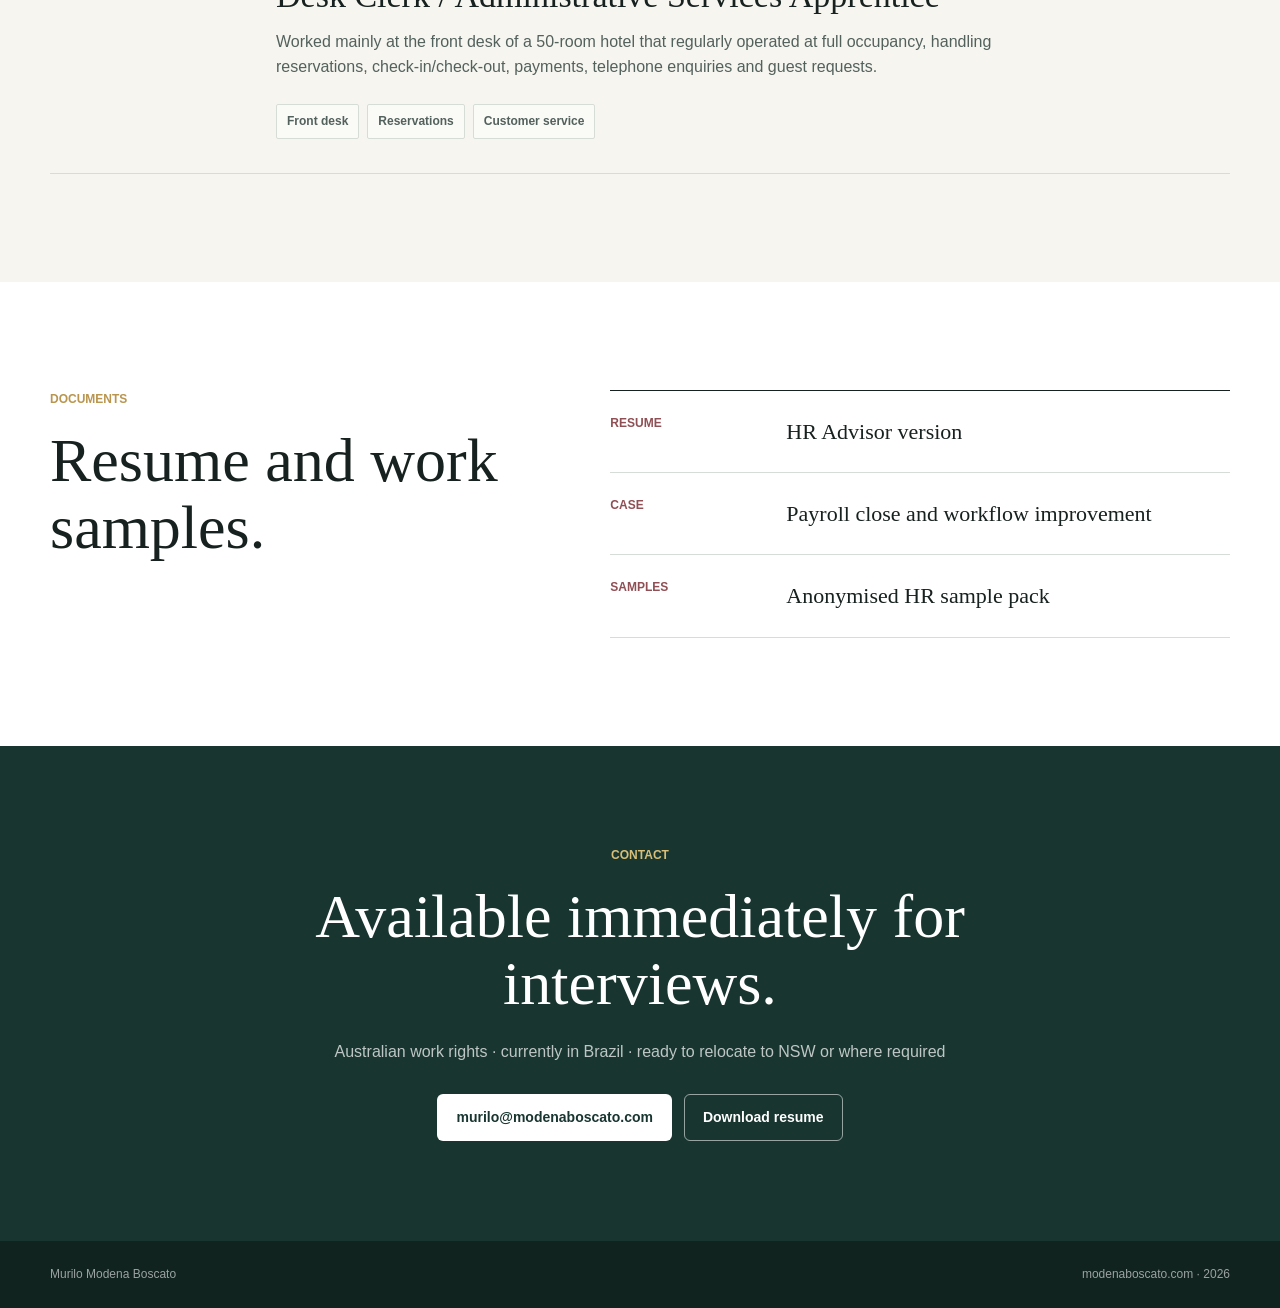
==== commit 06d48a09: "Add files via upload" ====
--- a/index.html
+++ b/index.html
@@ -3,7 +3,7 @@
 <head>
   <meta charset="utf-8">
   <meta name="viewport" content="width=device-width, initial-scale=1">
-  <meta name="description" content="Murilo Modena Boscato - HR Advisor portfolio with practical examples in personnel coordination, employee records, payroll inputs, workflow improvement and confidential HR support.">
+  <meta name="description" content="Murilo Modena Boscato - HR Advisor portfolio with practical examples in HR advice, HRIS, workforce reporting, employee records, payroll movements, process improvement and confidential HR support.">
   <meta name="robots" content="index,follow,max-image-preview:large">
   <meta name="theme-color" content="#18352f">
   <link rel="canonical" href="https://modenaboscato.com/">
@@ -24,10 +24,15 @@
     "email": "mailto:murilo@modenaboscato.com",
     "jobTitle": "Human Resource Advisor / People Operations",
     "knowsAbout": [
+      "HR Advice",
       "HR Administration",
+      "HRIS",
       "Employee Records",
       "Workforce Reporting",
+      "Workforce Analytics",
       "Payroll Inputs",
+      "Employee Lifecycle",
+      "Stakeholder Management",
       "Leave and Attendance",
       "Document Control",
       "Process Improvement",
@@ -61,10 +66,10 @@
       <div class="hero-shade"></div>
       <div class="hero-content shell">
         <p class="eyebrow">HR Advisor portfolio</p>
-        <h1 id="hero-title">Personnel coordination, records and payroll support.</h1>
-        <p class="hero-copy">I work in municipal HR with employee records, leave and vacation schedules, shift coverage, overtime, travel, benefits, payroll inputs, document generation and staff enquiries.</p>
+        <h1 id="hero-title">HR advice, HRIS and workforce reporting.</h1>
+        <p class="hero-copy">I support managers and employees in municipal HR, working across employee records, leave and attendance, payroll movements, HRIS updates, workforce reporting and confidential enquiries.</p>
         <div class="hero-actions">
-          <a class="button button-primary" href="#evidence">View evidence</a>
+          <a class="button button-primary" href="#evidence">View fit</a>
           <a class="button button-secondary" href="work-sample.html">Open case study</a>
           <a class="button button-secondary" href="assets/murilo-boscato-hr-advisor-resume.pdf" download>Download resume</a>
         </div>
@@ -78,10 +83,10 @@
 
     <section class="signal-band" aria-label="Quick evidence summary">
       <div class="shell signal-grid">
-        <div class="signal-item reveal"><strong>~60%</strong><span>shorter payroll close window, from about two weeks to four days</span></div>
+        <div class="signal-item reveal"><strong>~60%</strong><span>shorter payroll close window, from about two weeks to four working days</span></div>
         <div class="signal-item reveal"><strong>100+</strong><span>records and files handled in a normal week</span></div>
         <div class="signal-item reveal"><strong>Near-zero</strong><span>missed internal requests after moving communication into 1Doc</span></div>
-        <div class="signal-item reveal"><strong>3 languages</strong><span>English, Spanish and Portuguese</span></div>
+        <div class="signal-item reveal"><strong>Complex</strong><span>local government environment with multiple departments and formal procedures</span></div>
       </div>
     </section>
 
@@ -89,16 +94,18 @@
       <div class="shell split-layout">
         <div class="section-intro reveal">
           <p class="section-kicker">Relevant background</p>
-          <h2>The fit is in the day-to-day work.</h2>
+          <h2>Built on practical HR generalist work.</h2>
         </div>
         <div class="fit-copy reveal">
-          <p class="lead">My strongest overlap is practical HR operations: clear records, reliable follow-up, payroll-ready information, manager support and calm handling of staff enquiries.</p>
-          <p>My direct HR experience is in Brazilian local government. I would need to learn Australian Awards, Enterprise Agreements, local policies and systems quickly, but I am used to working from formal rules, checking source documents and protecting confidential employee information.</p>
+          <p class="lead">My strongest overlap is HR advisory work backed by operations discipline: clear records, reliable follow-up, payroll-ready information, manager support and calm handling of staff enquiries.</p>
+          <p>My direct HR background is in Brazilian local government, where decisions rely on formal rules, source documents, deadlines and audit trails. I am building my Australian HR knowledge with the same source-first approach: Awards, Enterprise Agreements, employment legislation and local workplace policies.</p>
           <div class="plain-tags">
-            <span>HR advice</span>
+            <span>Trusted HR advice</span>
             <span>Employee records</span>
             <span>HRIS updates</span>
-            <span>Payroll inputs</span>
+            <span>Workforce analytics</span>
+            <span>Employee lifecycle</span>
+            <span>Payroll movements</span>
             <span>Leave and attendance</span>
             <span>Workforce reporting</span>
             <span>Confidential triage</span>
@@ -115,43 +122,43 @@
             <p class="section-kicker">Evidence</p>
             <h2>Examples I can explain in interview.</h2>
           </div>
-          <p>These are drawn from real responsibilities, with private details removed. They show how I work, not confidential employee information.</p>
+          <p>These are drawn from real responsibilities, with private details removed. They connect day-to-day HR work with advisory, reporting, HRIS, employee lifecycle and confidential case handling.</p>
         </div>
         <div class="requirement-map reveal" aria-label="Role requirement mapped to experience">
           <article class="requirement-row">
-            <span class="requirement-label">Payroll close</span>
+            <span class="requirement-label">HR advice</span>
+            <strong>Manager and employee support</strong>
+            <p>Act as a practical first point of contact for staff and managers: clarify the issue, check the record, answer from the source documents and escalate what sits outside my authority.</p>
+          </article>
+          <article class="requirement-row">
+            <span class="requirement-label">HRIS / data</span>
+            <strong>Better systems, fewer missed requests</strong>
+            <p>Supported implementation and daily use of systems including 1Doc, Betha Cloud, Risoluto, Zimbra and Softnex Integra, improving request tracking, data quality and ownership visibility.</p>
+          </article>
+          <article class="requirement-row">
+            <span class="requirement-label">Workforce reporting</span>
+            <strong>Information that supports decisions</strong>
+            <p>Prepare spreadsheets, records and system-based information so leaders can see pending items, exceptions, attendance issues, benefit checks and payroll-relevant risks sooner.</p>
+          </article>
+          <article class="requirement-row">
+            <span class="requirement-label">Employee lifecycle</span>
+            <strong>Changes, leave and documentation</strong>
+            <p>Coordinate vacation schedules, medical leave, overtime, shift changes, on-call arrangements, travel records, hiring documentation and termination routines.</p>
+          </article>
+          <article class="requirement-row">
+            <span class="requirement-label">Payroll movements</span>
             <strong>From about two weeks to four days</strong>
             <p>Helped shorten the monthly close window through cleaner payroll inputs, system use, faster calculations and tighter follow-up, while keeping manual checks where accuracy mattered.</p>
           </article>
           <article class="requirement-row">
-            <span class="requirement-label">HRIS / workflow</span>
-            <strong>Better systems, fewer missed requests</strong>
-            <p>Supported implementation and daily use of systems including 1Doc, Betha Cloud, Risoluto, Zimbra and Softnex Integra, reducing scattered email follow-up and making requests easier to track.</p>
+            <span class="requirement-label">ER support</span>
+            <strong>Confidential triage and de-escalation</strong>
+            <p>Handle frustrated employees and sensitive matters calmly, record only what is needed, keep channels formal and route conduct, performance or complex cases to the right decision-maker.</p>
           </article>
           <article class="requirement-row">
             <span class="requirement-label">Records QA</span>
             <strong>Legacy data cleanup</strong>
-            <p>Worked with old and inconsistent personnel records in a long-running public organisation, checking employee data, documents, dates and payroll-relevant information before updates or reports.</p>
-          </article>
-          <article class="requirement-row">
-            <span class="requirement-label">Coverage</span>
-            <strong>Leave, vacation and absence coordination</strong>
-            <p>Coordinate vacation schedules, medical leave, overtime, shift changes, on-call arrangements and travel records, including reallocation when departments have staff shortages.</p>
-          </article>
-          <article class="requirement-row">
-            <span class="requirement-label">Employee enquiries</span>
-            <strong>Calm intake and clear routing</strong>
-            <p>Act as a practical HR entry point for employees and managers: listen, clarify the issue, solve what is within scope and route sensitive or complex matters to the correct owner.</p>
-          </article>
-          <article class="requirement-row">
-            <span class="requirement-label">Reporting</span>
-            <strong>Information that supports decisions</strong>
-            <p>Prepare spreadsheets, records and system-based information for personnel decisions, benefit checks, attendance follow-up, banked hours control and month-end routines.</p>
-          </article>
-          <article class="requirement-row">
-            <span class="requirement-label">Confidentiality</span>
-            <strong>Formal channels and restricted detail</strong>
-            <p>Keep sensitive matters out of informal channels, record only what is needed, limit visibility and use formal communication paths for traceability.</p>
+            <p>Work with old and inconsistent personnel records in a long-running public organisation, checking employee data, documents, dates and payroll-relevant information before updates or reports.</p>
           </article>
         </div>
       </div>
@@ -161,8 +168,8 @@
       <div class="shell case-layout">
         <div class="case-copy reveal">
           <p class="section-kicker light">Featured case</p>
-          <h2 id="case-title">Payroll close and HR workflow improvement.</h2>
-          <p>A concise case study showing how cleaner records, workflow discipline and system adoption made routine HR administration faster and easier to control.</p>
+          <h2 id="case-title">HRIS workflow and payroll-ready data.</h2>
+          <p>A concise case study showing how cleaner records, workflow discipline and system adoption reduced payroll-adjacent risk, improved response times and gave leaders clearer information.</p>
           <div class="case-actions">
             <a class="button button-light" href="work-sample.html">Open case study</a>
             <a class="case-text-link" href="samples.html">Open sample pack</a>
@@ -176,7 +183,7 @@
           <div class="dashboard-grid">
             <div><span>Close window</span><strong>~60%</strong><small>shorter on a working-day basis</small></div>
             <div><span>Requests</span><strong>100+</strong><small>handled in busy cycles</small></div>
-            <div><span>Files</span><strong>100+</strong><small>records touched weekly</small></div>
+            <div><span>Records QA</span><strong>100+</strong><small>files touched weekly</small></div>
             <div><span>Missed items</span><strong>Near-zero</strong><small>after 1Doc workflow migration</small></div>
           </div>
           <div class="mini-bars" aria-hidden="true">
@@ -198,7 +205,7 @@
             <p class="section-kicker">Experience</p>
             <h2>Chronological work history.</h2>
           </div>
-          <p>Kept in chronological order, with the HR scope and transferable evidence visible.</p>
+          <p>Kept in chronological order, with HR advice, systems, records and stakeholder support visible.</p>
         </div>
         <div class="timeline">
           <article class="timeline-row reveal">
@@ -206,8 +213,8 @@
             <div class="timeline-main">
               <p class="timeline-org">Municipality of Xanxere</p>
               <h3>General Coordinator of Personnel Management</h3>
-              <p>Coordinate personnel routines across a large municipal workforce, including employee records, leave and vacation schedules, payroll inputs, benefits, overtime, travel, confidential enquiries, reports and department follow-up.</p>
-              <div class="tag-list"><span>Local government</span><span>Payroll inputs</span><span>Confidential records</span></div>
+              <p>Coordinate personnel routines across a large municipal workforce, advising employees and managers on practical HR matters, maintaining records, preparing payroll movements, supporting reporting, handling confidential enquiries and following up with departments.</p>
+              <div class="tag-list"><span>Local government</span><span>HR advice</span><span>HRIS and records</span></div>
             </div>
           </article>
           <article class="timeline-row reveal">
@@ -216,7 +223,7 @@
               <p class="timeline-org">Municipality of Xanxere</p>
               <h3>Administrative Assistant, HR Department</h3>
               <p>Processed employee files, onboarding documents, benefits, attendance records, medical leave, staff enquiries and daily HR administrative requests in a high-volume public-sector office.</p>
-              <div class="tag-list"><span>Records</span><span>Onboarding</span><span>Staff enquiries</span></div>
+              <div class="tag-list"><span>Employee lifecycle</span><span>Onboarding</span><span>Staff enquiries</span></div>
             </div>
           </article>
           <article class="timeline-row reveal">
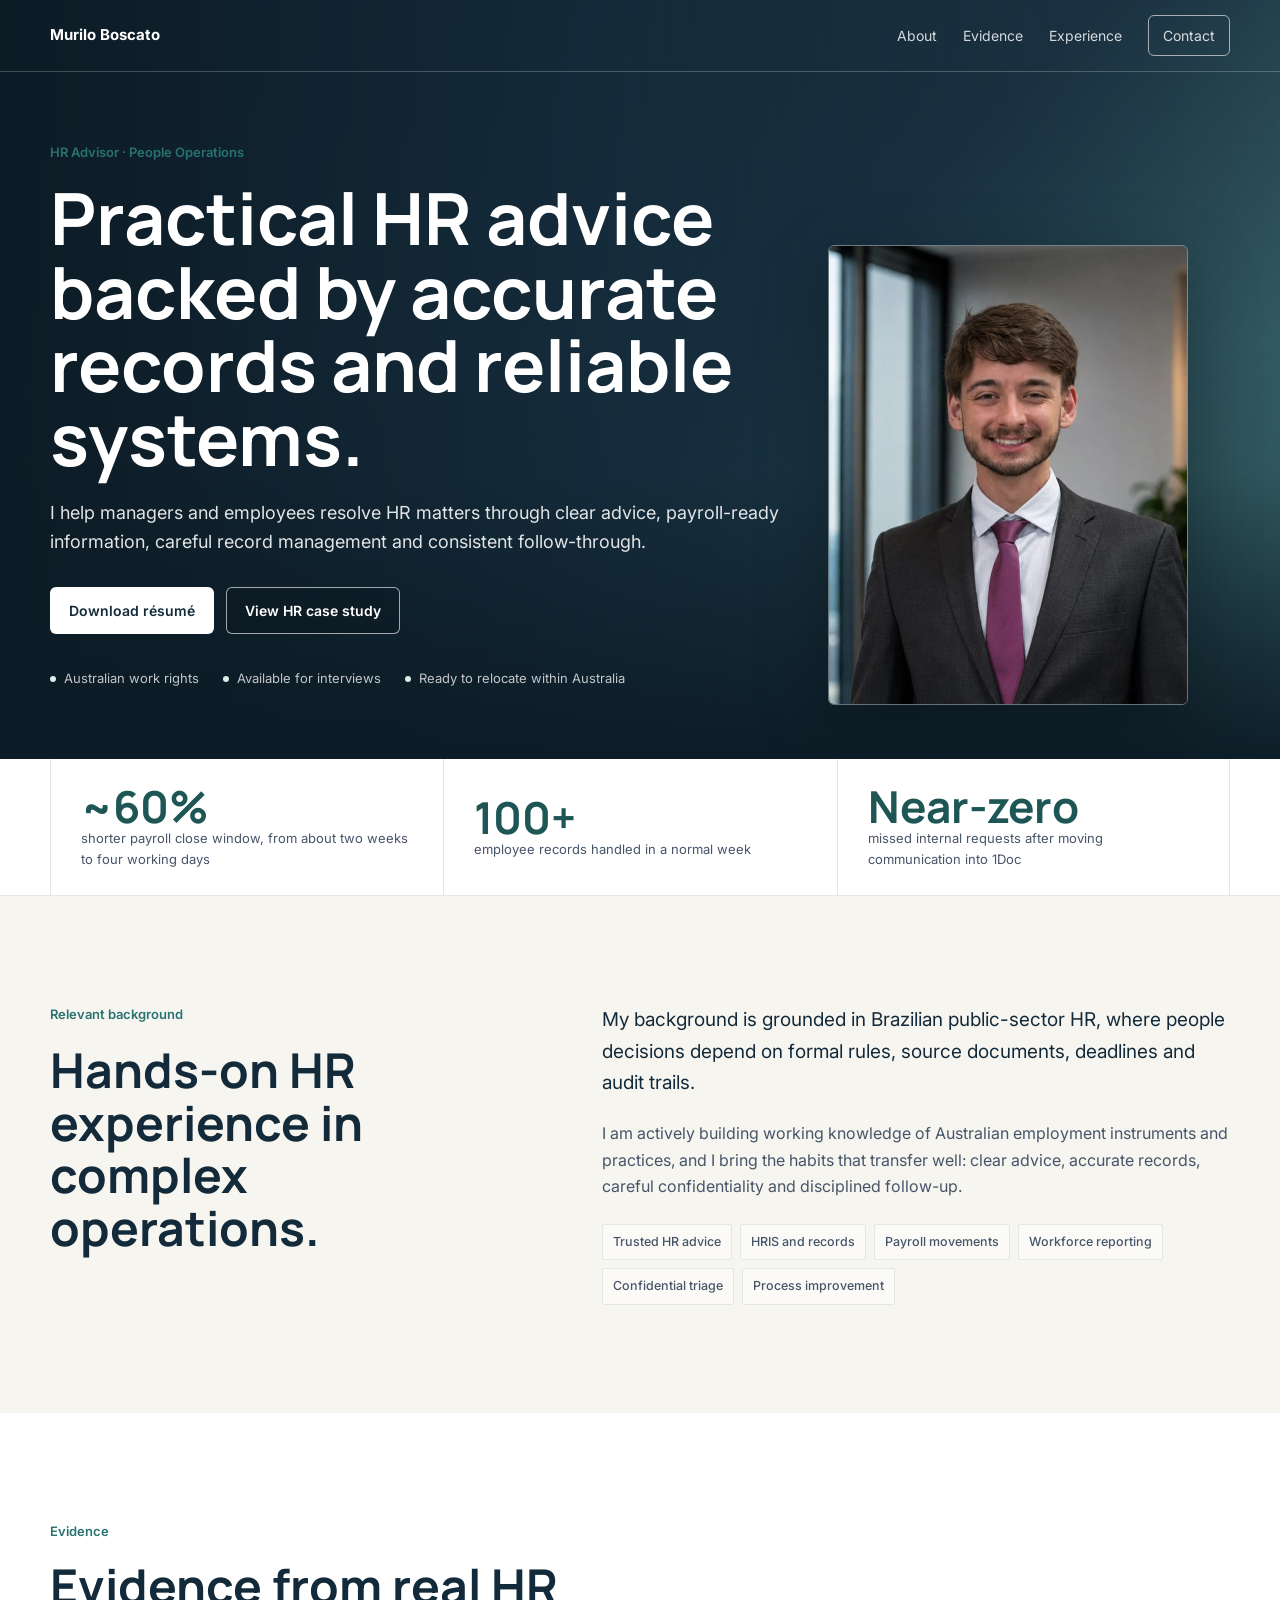
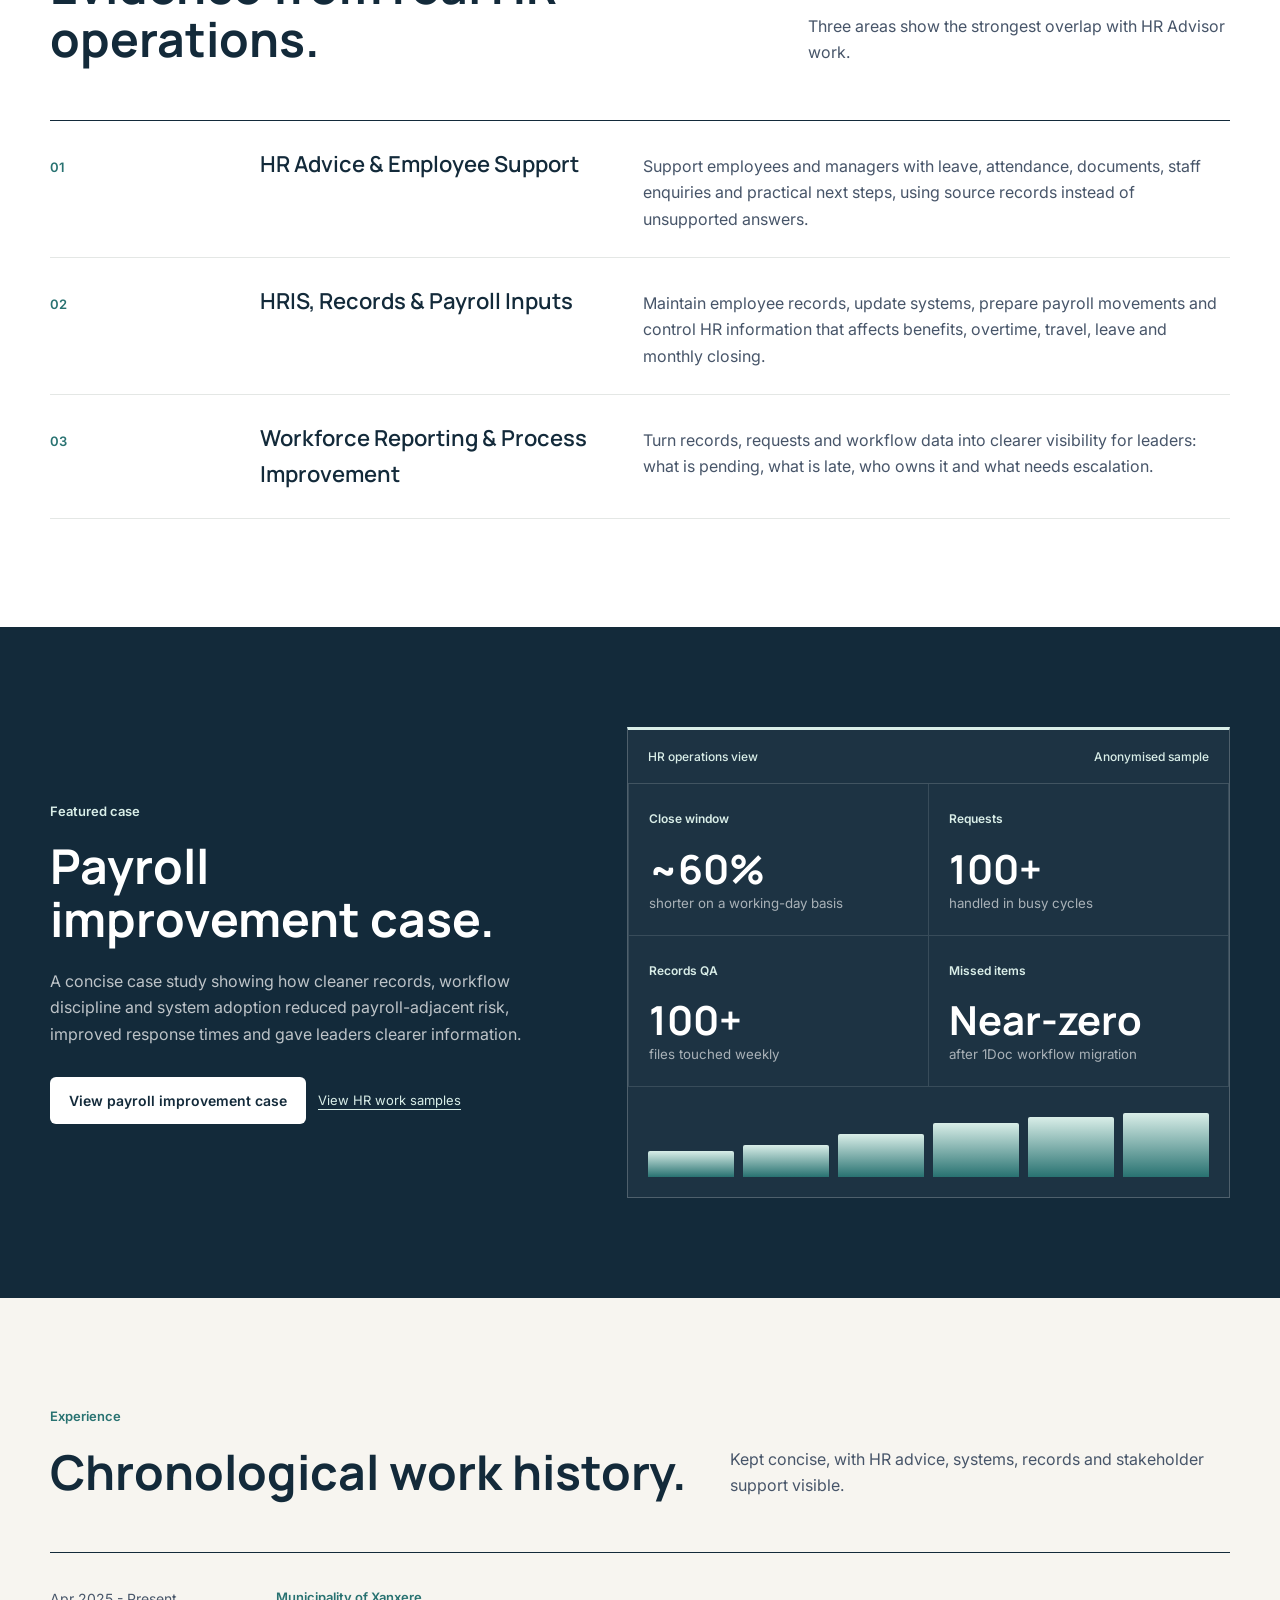
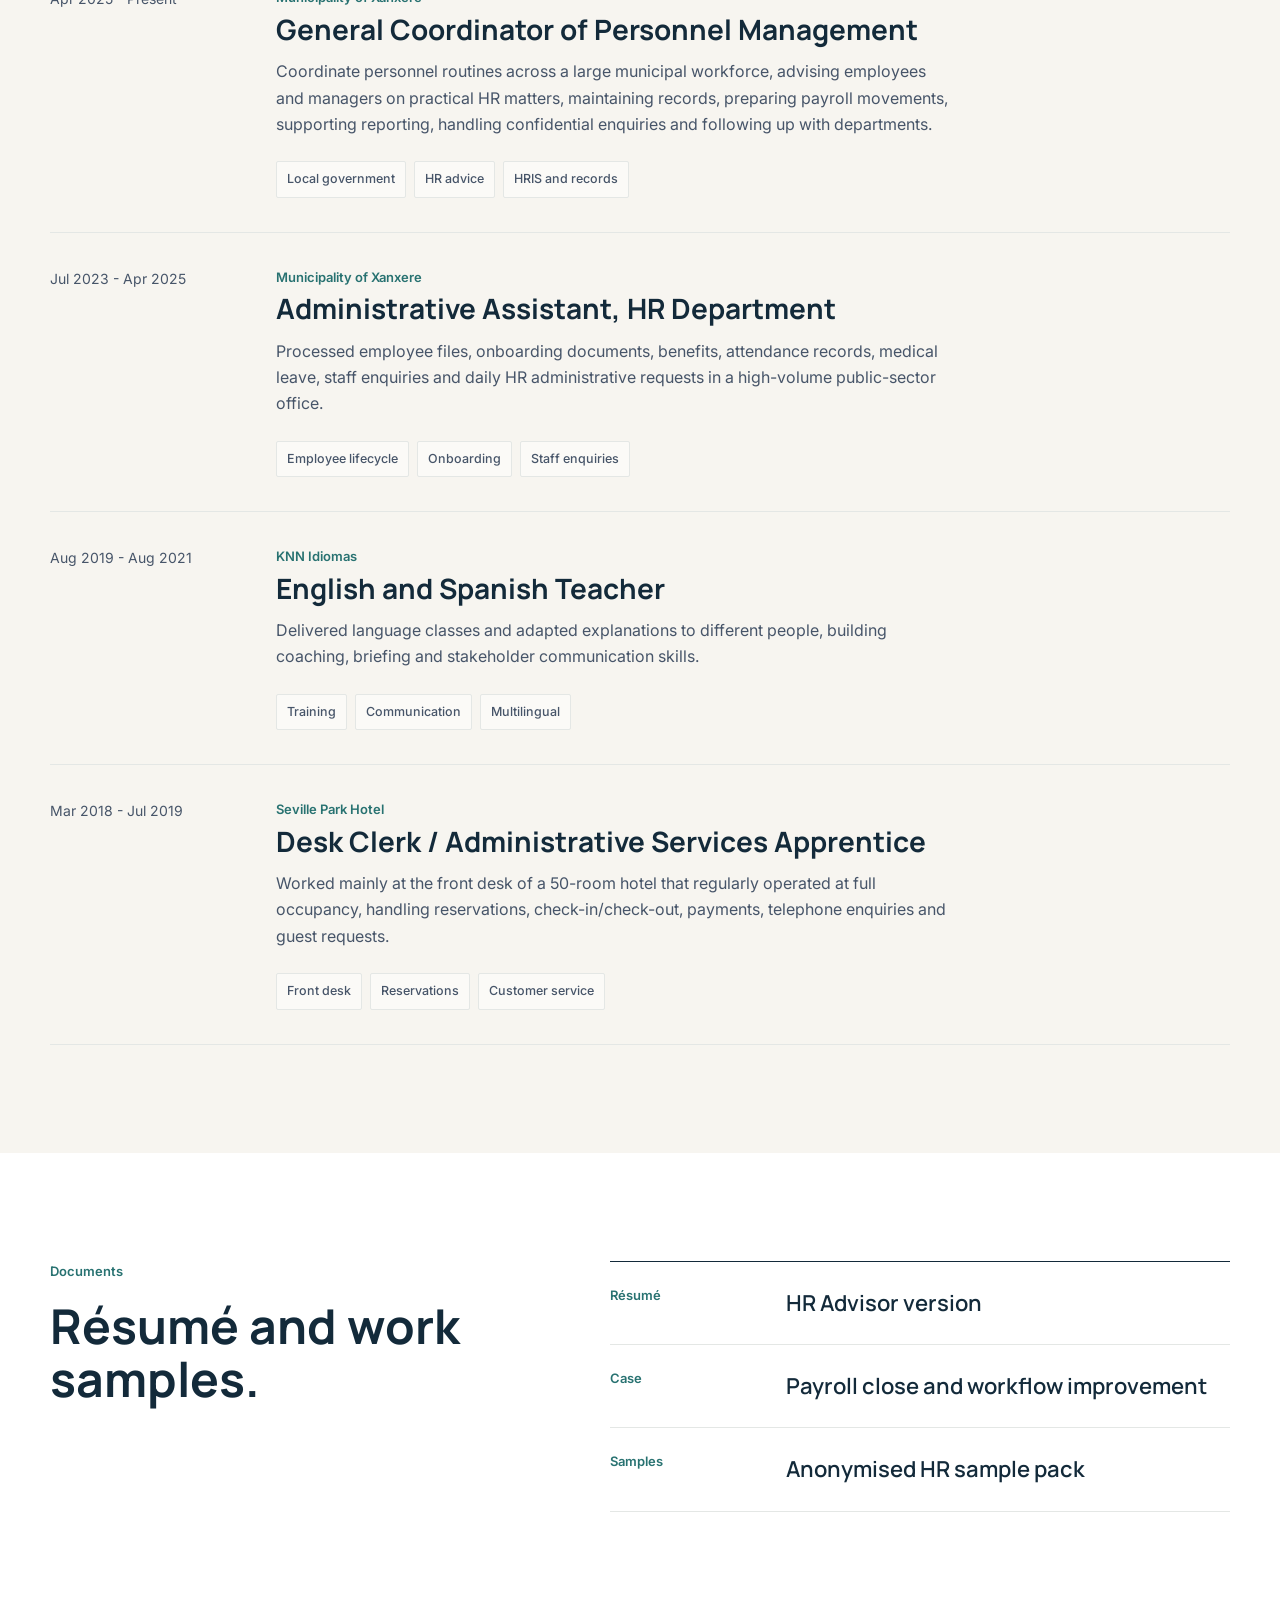
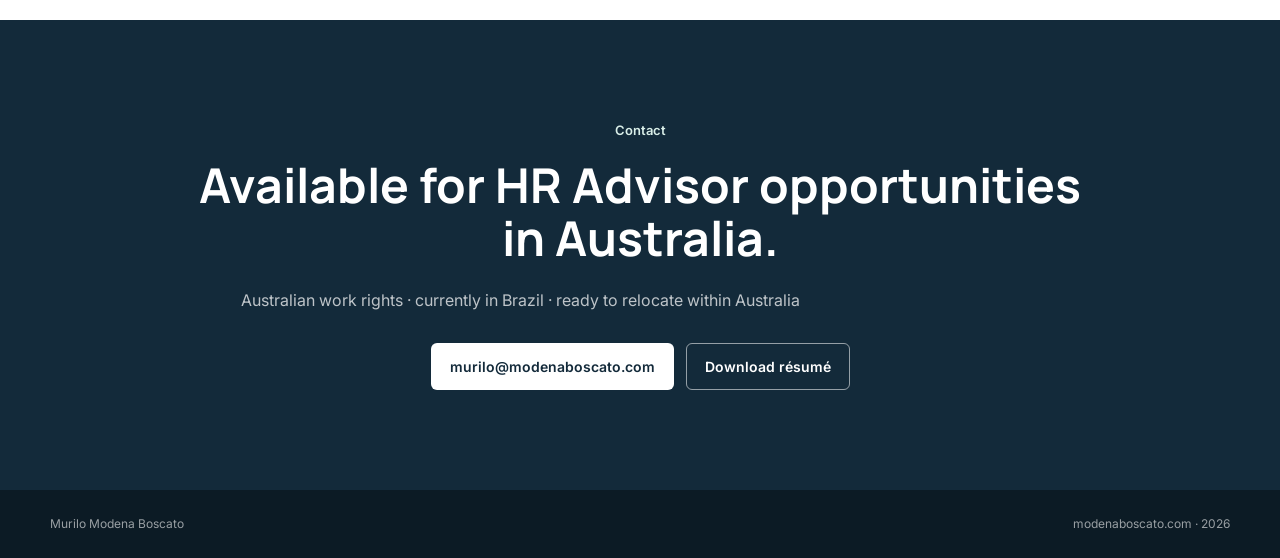
==== commit f4f080e2: "Add files via upload" ====
--- a/index.html
+++ b/index.html
@@ -5,7 +5,7 @@
   <meta name="viewport" content="width=device-width, initial-scale=1">
   <meta name="description" content="Murilo Modena Boscato - HR Advisor portfolio with practical examples in HR advice, HRIS, workforce reporting, employee records, payroll movements, process improvement and confidential HR support.">
   <meta name="robots" content="index,follow,max-image-preview:large">
-  <meta name="theme-color" content="#18352f">
+  <meta name="theme-color" content="#132A3A">
   <link rel="canonical" href="https://modenaboscato.com/">
   <meta property="og:title" content="Murilo Boscato | HR Advisor Portfolio">
   <meta property="og:description" content="A focused HR portfolio with anonymised work samples, process examples and measurable people-operations improvements.">
@@ -14,6 +14,9 @@
   <meta property="og:image" content="https://modenaboscato.com/assets/murilo-boscato-profile.jpg">
   <title>Murilo Boscato | HR Advisor Portfolio</title>
   <link rel="preload" href="assets/murilo-boscato-profile.jpg" as="image" type="image/jpeg">
+  <link rel="preconnect" href="https://fonts.googleapis.com">
+  <link rel="preconnect" href="https://fonts.gstatic.com" crossorigin>
+  <link href="https://fonts.googleapis.com/css2?family=Inter:wght@400;500;600;700&family=Manrope:wght@600;700;800&display=swap" rel="stylesheet">
   <link rel="stylesheet" href="styles.css">
   <script type="application/ld+json">
   {
@@ -51,10 +54,8 @@
       <span></span><span></span><span></span>
     </button>
     <nav id="site-nav" class="site-nav" aria-label="Primary navigation">
-      <a href="#fit">Fit</a>
+      <a href="#about">About</a>
       <a href="#evidence">Evidence</a>
-      <a href="work-sample.html">Case</a>
-      <a href="samples.html">Samples</a>
       <a href="#experience">Experience</a>
       <a class="nav-contact" href="#contact">Contact</a>
     </nav>
@@ -65,18 +66,17 @@
       <img class="hero-portrait" src="assets/murilo-boscato-profile.jpg" alt="Murilo Modena Boscato" width="900" height="900">
       <div class="hero-shade"></div>
       <div class="hero-content shell">
-        <p class="eyebrow">HR Advisor portfolio</p>
-        <h1 id="hero-title">HR advice, HRIS and workforce reporting.</h1>
-        <p class="hero-copy">I support managers and employees in municipal HR, working across employee records, leave and attendance, payroll movements, HRIS updates, workforce reporting and confidential enquiries.</p>
+        <p class="eyebrow">HR Advisor &middot; People Operations</p>
+        <h1 id="hero-title">Practical HR advice backed by accurate records and reliable systems.</h1>
+        <p class="hero-copy">I help managers and employees resolve HR matters through clear advice, payroll-ready information, careful record management and consistent follow-through.</p>
         <div class="hero-actions">
-          <a class="button button-primary" href="#evidence">View fit</a>
-          <a class="button button-secondary" href="work-sample.html">Open case study</a>
-          <a class="button button-secondary" href="assets/murilo-boscato-hr-advisor-resume.pdf" download>Download resume</a>
+          <a class="button button-primary" href="assets/murilo-boscato-hr-advisor-resume.pdf" download>Download r&eacute;sum&eacute;</a>
+          <a class="button button-secondary" href="work-sample.html">View HR case study</a>
         </div>
         <div class="hero-status" aria-label="Application details">
           <span>Australian work rights</span>
-          <span>Available immediately for interviews</span>
-          <span>Ready to relocate to NSW or where required</span>
+          <span>Available for interviews</span>
+          <span>Ready to relocate within Australia</span>
         </div>
       </div>
     </section>
@@ -84,29 +84,24 @@
     <section class="signal-band" aria-label="Quick evidence summary">
       <div class="shell signal-grid">
         <div class="signal-item reveal"><strong>~60%</strong><span>shorter payroll close window, from about two weeks to four working days</span></div>
-        <div class="signal-item reveal"><strong>100+</strong><span>records and files handled in a normal week</span></div>
+        <div class="signal-item reveal"><strong>100+</strong><span>employee records handled in a normal week</span></div>
         <div class="signal-item reveal"><strong>Near-zero</strong><span>missed internal requests after moving communication into 1Doc</span></div>
-        <div class="signal-item reveal"><strong>Complex</strong><span>local government environment with multiple departments and formal procedures</span></div>
-      </div>
-    </section>
-
-    <section id="fit" class="section fit-section">
+      </div>
+    </section>
+
+    <section id="about" class="section fit-section">
       <div class="shell split-layout">
         <div class="section-intro reveal">
           <p class="section-kicker">Relevant background</p>
-          <h2>Built on practical HR generalist work.</h2>
+          <h2>Hands-on HR experience in complex operations.</h2>
         </div>
         <div class="fit-copy reveal">
-          <p class="lead">My strongest overlap is HR advisory work backed by operations discipline: clear records, reliable follow-up, payroll-ready information, manager support and calm handling of staff enquiries.</p>
-          <p>My direct HR background is in Brazilian local government, where decisions rely on formal rules, source documents, deadlines and audit trails. I am building my Australian HR knowledge with the same source-first approach: Awards, Enterprise Agreements, employment legislation and local workplace policies.</p>
+          <p class="lead">My background is grounded in Brazilian public-sector HR, where people decisions depend on formal rules, source documents, deadlines and audit trails.</p>
+          <p>I am actively building working knowledge of Australian employment instruments and practices, and I bring the habits that transfer well: clear advice, accurate records, careful confidentiality and disciplined follow-up.</p>
           <div class="plain-tags">
             <span>Trusted HR advice</span>
-            <span>Employee records</span>
-            <span>HRIS updates</span>
-            <span>Workforce analytics</span>
-            <span>Employee lifecycle</span>
+            <span>HRIS and records</span>
             <span>Payroll movements</span>
-            <span>Leave and attendance</span>
             <span>Workforce reporting</span>
             <span>Confidential triage</span>
             <span>Process improvement</span>
@@ -120,45 +115,25 @@
         <div class="section-heading reveal">
           <div>
             <p class="section-kicker">Evidence</p>
-            <h2>Examples I can explain in interview.</h2>
-          </div>
-          <p>These are drawn from real responsibilities, with private details removed. They connect day-to-day HR work with advisory, reporting, HRIS, employee lifecycle and confidential case handling.</p>
+            <h2>Evidence from real HR operations.</h2>
+          </div>
+          <p>Three areas show the strongest overlap with HR Advisor work.</p>
         </div>
         <div class="requirement-map reveal" aria-label="Role requirement mapped to experience">
           <article class="requirement-row">
-            <span class="requirement-label">HR advice</span>
-            <strong>Manager and employee support</strong>
-            <p>Act as a practical first point of contact for staff and managers: clarify the issue, check the record, answer from the source documents and escalate what sits outside my authority.</p>
+            <span class="requirement-label">01</span>
+            <strong>HR Advice & Employee Support</strong>
+            <p>Support employees and managers with leave, attendance, documents, staff enquiries and practical next steps, using source records instead of unsupported answers.</p>
           </article>
           <article class="requirement-row">
-            <span class="requirement-label">HRIS / data</span>
-            <strong>Better systems, fewer missed requests</strong>
-            <p>Supported implementation and daily use of systems including 1Doc, Betha Cloud, Risoluto, Zimbra and Softnex Integra, improving request tracking, data quality and ownership visibility.</p>
+            <span class="requirement-label">02</span>
+            <strong>HRIS, Records & Payroll Inputs</strong>
+            <p>Maintain employee records, update systems, prepare payroll movements and control HR information that affects benefits, overtime, travel, leave and monthly closing.</p>
           </article>
           <article class="requirement-row">
-            <span class="requirement-label">Workforce reporting</span>
-            <strong>Information that supports decisions</strong>
-            <p>Prepare spreadsheets, records and system-based information so leaders can see pending items, exceptions, attendance issues, benefit checks and payroll-relevant risks sooner.</p>
-          </article>
-          <article class="requirement-row">
-            <span class="requirement-label">Employee lifecycle</span>
-            <strong>Changes, leave and documentation</strong>
-            <p>Coordinate vacation schedules, medical leave, overtime, shift changes, on-call arrangements, travel records, hiring documentation and termination routines.</p>
-          </article>
-          <article class="requirement-row">
-            <span class="requirement-label">Payroll movements</span>
-            <strong>From about two weeks to four days</strong>
-            <p>Helped shorten the monthly close window through cleaner payroll inputs, system use, faster calculations and tighter follow-up, while keeping manual checks where accuracy mattered.</p>
-          </article>
-          <article class="requirement-row">
-            <span class="requirement-label">ER support</span>
-            <strong>Confidential triage and de-escalation</strong>
-            <p>Handle frustrated employees and sensitive matters calmly, record only what is needed, keep channels formal and route conduct, performance or complex cases to the right decision-maker.</p>
-          </article>
-          <article class="requirement-row">
-            <span class="requirement-label">Records QA</span>
-            <strong>Legacy data cleanup</strong>
-            <p>Work with old and inconsistent personnel records in a long-running public organisation, checking employee data, documents, dates and payroll-relevant information before updates or reports.</p>
+            <span class="requirement-label">03</span>
+            <strong>Workforce Reporting & Process Improvement</strong>
+            <p>Turn records, requests and workflow data into clearer visibility for leaders: what is pending, what is late, who owns it and what needs escalation.</p>
           </article>
         </div>
       </div>
@@ -168,11 +143,11 @@
       <div class="shell case-layout">
         <div class="case-copy reveal">
           <p class="section-kicker light">Featured case</p>
-          <h2 id="case-title">HRIS workflow and payroll-ready data.</h2>
+          <h2 id="case-title">Payroll improvement case.</h2>
           <p>A concise case study showing how cleaner records, workflow discipline and system adoption reduced payroll-adjacent risk, improved response times and gave leaders clearer information.</p>
           <div class="case-actions">
-            <a class="button button-light" href="work-sample.html">Open case study</a>
-            <a class="case-text-link" href="samples.html">Open sample pack</a>
+            <a class="button button-light" href="work-sample.html">View payroll improvement case</a>
+            <a class="case-text-link" href="samples.html">View HR work samples</a>
           </div>
         </div>
         <div class="dashboard-card reveal" aria-label="HR operations dashboard preview">
@@ -205,7 +180,7 @@
             <p class="section-kicker">Experience</p>
             <h2>Chronological work history.</h2>
           </div>
-          <p>Kept in chronological order, with HR advice, systems, records and stakeholder support visible.</p>
+          <p>Kept concise, with HR advice, systems, records and stakeholder support visible.</p>
         </div>
         <div class="timeline">
           <article class="timeline-row reveal">
@@ -252,11 +227,11 @@
       <div class="shell documents-layout">
         <div class="section-intro reveal">
           <p class="section-kicker">Documents</p>
-          <h2>Resume and work samples.</h2>
+          <h2>R&eacute;sum&eacute; and work samples.</h2>
         </div>
         <div class="document-list reveal">
           <a class="document-row" href="assets/murilo-boscato-hr-advisor-resume.pdf" download>
-            <span>Resume</span>
+            <span>R&eacute;sum&eacute;</span>
             <strong>HR Advisor version</strong>
           </a>
           <a class="document-row" href="work-sample.html">
@@ -274,11 +249,11 @@
     <section id="contact" class="contact-section">
       <div class="shell contact-layout reveal">
         <p class="section-kicker light">Contact</p>
-        <h2>Available immediately for interviews.</h2>
-        <p class="contact-copy">Australian work rights &middot; currently in Brazil &middot; ready to relocate to NSW or where required</p>
+        <h2>Available for HR Advisor opportunities in Australia.</h2>
+        <p class="contact-copy">Australian work rights &middot; currently in Brazil &middot; ready to relocate within Australia</p>
         <div class="contact-actions">
           <a class="button button-light" href="mailto:murilo@modenaboscato.com">murilo@modenaboscato.com</a>
-          <a class="button button-outline-light" href="assets/murilo-boscato-hr-advisor-resume.pdf" download>Download resume</a>
+          <a class="button button-outline-light" href="assets/murilo-boscato-hr-advisor-resume.pdf" download>Download r&eacute;sum&eacute;</a>
         </div>
       </div>
     </section>
--- a/styles.css
+++ b/styles.css
@@ -1,20 +1,22 @@
 :root {
-  --ink: #17211f;
-  --ink-soft: #53615d;
-  --paper: #f6f5ef;
+  --ink: #132a3a;
+  --ink-soft: #475569;
+  --paper: #f7f5f0;
   --white: #ffffff;
-  --forest: #18352f;
-  --forest-2: #10231f;
-  --clay: #8f4f54;
-  --clay-dark: #64363a;
-  --gold: #b9954e;
-  --gold-light: #d8be78;
-  --blue: #315b72;
-  --mist: #e7ece7;
-  --line: #d6ddd7;
+  --forest: #132a3a;
+  --forest-2: #0c1b25;
+  --clay: #287271;
+  --clay-dark: #1e5655;
+  --gold: #287271;
+  --gold-light: #d9eee8;
+  --blue: #287271;
+  --mist: #e4e7e5;
+  --line: #e4e7e5;
   --radius: 6px;
   --shell: 1180px;
   --header-h: 72px;
+  --font-body: "Inter", "Segoe UI", Arial, sans-serif;
+  --font-display: "Manrope", "Inter", Arial, sans-serif;
 }
 
 * { box-sizing: border-box; }
@@ -23,9 +25,9 @@
   margin: 0;
   color: var(--ink);
   background: var(--paper);
-  font-family: "Segoe UI", Arial, sans-serif;
+  font-family: var(--font-body);
   font-size: 16px;
-  line-height: 1.6;
+  line-height: 1.65;
   letter-spacing: 0;
   text-rendering: optimizeLegibility;
   overflow-x: hidden;
@@ -36,7 +38,7 @@
 button, a { -webkit-tap-highlight-color: transparent; }
 button { font: inherit; }
 h1, h2, h3, p { overflow-wrap: anywhere; }
-h1, h2, h3 { margin: 0; line-height: 1.08; letter-spacing: 0; }
+h1, h2, h3 { margin: 0; font-family: var(--font-display); line-height: 1.08; letter-spacing: 0; }
 p { margin: 0; }
 .shell { width: min(calc(100% - 48px), var(--shell)); margin-inline: auto; }
 .skip-link { position: fixed; left: 16px; top: -80px; z-index: 1000; padding: 10px 14px; background: var(--white); color: var(--ink); }
@@ -54,8 +56,8 @@
   border-bottom: 1px solid rgba(255,255,255,.22);
   color: var(--white);
 }
-.site-header.is-scrolled { position: fixed; background: rgba(16,35,31,.96); backdrop-filter: blur(12px); }
-.wordmark { font-size: 15px; font-weight: 800; letter-spacing: 0; text-decoration: none; }
+.site-header.is-scrolled { position: fixed; background: rgba(19,42,58,.96); backdrop-filter: blur(12px); }
+.wordmark { font-size: 15px; font-weight: 700; letter-spacing: 0; text-decoration: none; }
 .wordmark.dark { color: var(--ink); }
 .site-nav { display: flex; align-items: center; gap: 26px; font-size: 14px; }
 .site-nav a { text-decoration: none; color: rgba(255,255,255,.82); }
@@ -72,15 +74,15 @@
   overflow: hidden;
   color: var(--white);
   background:
-    linear-gradient(135deg, rgba(16,35,31,.98), rgba(27,61,55,.92) 52%, rgba(143,79,84,.86)),
-    radial-gradient(circle at 78% 25%, rgba(216,190,120,.22), transparent 30%);
+    linear-gradient(135deg, rgba(12,27,37,.98), rgba(19,42,58,.95) 54%, rgba(40,114,113,.82)),
+    radial-gradient(circle at 78% 25%, rgba(217,238,232,.2), transparent 30%);
 }
 .hero::after {
   content: "";
   position: absolute;
   inset: auto 0 0;
   height: 38%;
-  background: linear-gradient(0deg, rgba(16,35,31,.92), transparent);
+  background: linear-gradient(0deg, rgba(12,27,37,.92), transparent);
 }
 .hero-portrait {
   position: absolute;
@@ -99,21 +101,21 @@
   position: absolute;
   inset: 0;
   background:
-    linear-gradient(90deg, rgba(16,35,31,.94) 0%, rgba(16,35,31,.78) 48%, rgba(16,35,31,.18) 100%),
-    linear-gradient(0deg, rgba(16,35,31,.55), transparent 55%);
+    linear-gradient(90deg, rgba(12,27,37,.94) 0%, rgba(19,42,58,.8) 48%, rgba(19,42,58,.18) 100%),
+    linear-gradient(0deg, rgba(12,27,37,.55), transparent 55%);
 }
 .hero-content { position: relative; z-index: 3; padding-block: calc(var(--header-h) + 70px) 70px; }
 .eyebrow, .section-kicker {
   margin-bottom: 18px;
   color: var(--gold);
-  font-size: 12px;
-  font-weight: 800;
-  text-transform: uppercase;
+  font-size: 13px;
+  font-weight: 600;
+  text-transform: none;
   letter-spacing: 0;
 }
 .section-kicker.light { color: var(--gold-light); }
-.hero h1 { max-width: 720px; font-family: Georgia, serif; font-size: clamp(40px, 5.4vw, 70px); font-weight: 400; }
-.hero-copy { max-width: 690px; margin-top: 24px; color: rgba(255,255,255,.88); font-size: clamp(17px, 1.7vw, 20px); line-height: 1.5; }
+.hero h1 { max-width: 760px; font-size: 72px; font-weight: 700; line-height: 1.02; }
+.hero-copy { max-width: 68ch; margin-top: 24px; color: rgba(255,255,255,.88); font-size: 18px; line-height: 1.6; }
 .hero-actions, .contact-actions, .case-actions { display: flex; flex-wrap: wrap; gap: 12px; margin-top: 30px; }
 .button {
   min-height: 46px;
@@ -125,10 +127,12 @@
   border-radius: var(--radius);
   text-decoration: none;
   font-size: 14px;
-  font-weight: 800;
-}
-.button-primary { background: var(--gold-light); color: #17211e; }
-.button-primary:hover { background: #e2cb88; }
+  font-weight: 600;
+}
+.button-primary { background: var(--white); color: var(--forest); }
+.button-primary:hover { background: var(--gold-light); }
+.samples-cta .button-primary { background: var(--forest); color: var(--white); }
+.samples-cta .button-primary:hover { background: var(--clay-dark); }
 .button-secondary { color: var(--white); border-color: rgba(255,255,255,.62); background: rgba(0,0,0,.12); }
 .button-secondary:hover { background: rgba(255,255,255,.1); }
 .button-light { background: var(--white); color: var(--forest); }
@@ -138,17 +142,32 @@
 .hero-status span::before { content: ""; display: inline-block; width: 6px; height: 6px; margin-right: 8px; border-radius: 50%; background: var(--gold-light); vertical-align: 1px; }
 
 .signal-band { background: var(--white); border-bottom: 1px solid var(--line); }
-.signal-grid { display: grid; grid-template-columns: repeat(4, 1fr); }
+.signal-grid { display: grid; grid-template-columns: repeat(3, 1fr); }
 .signal-item { min-height: 136px; display: flex; flex-direction: column; justify-content: center; padding: 24px 30px; border-left: 1px solid var(--line); }
 .signal-item:last-child { border-right: 1px solid var(--line); }
-.signal-item strong { font-family: Georgia, serif; font-size: 34px; font-weight: 400; }
+.signal-item strong { font-family: var(--font-display); font-size: 44px; font-weight: 700; line-height: 1; color: var(--clay-dark); }
+.signal-item:first-child strong { font-size: 44px; }
 .signal-item span { color: var(--ink-soft); font-size: 13px; }
 
 .section { padding-block: 108px; }
 .split-layout { display: grid; grid-template-columns: .82fr 1.18fr; gap: clamp(48px, 9vw, 120px); align-items: start; }
-.section h2, .case-section h2, .contact-section h2, .sample-close h2, .sample-hero h1, .samples-purpose h2 { font-family: Georgia, serif; font-size: clamp(38px, 5vw, 62px); font-weight: 400; }
-.lead { font-family: Georgia, serif; font-size: clamp(22px, 2.7vw, 32px); line-height: 1.35; }
+.section h2, .case-section h2, .contact-section h2, .sample-close h2, .sample-hero h1, .samples-purpose h2 { font-family: var(--font-display); font-size: 48px; font-weight: 700; line-height: 1.1; }
+.lead { max-width: 68ch; font-family: var(--font-body); font-size: 19px; line-height: 1.65; }
 .fit-copy > p + p { margin-top: 22px; color: var(--ink-soft); }
+.fit-copy > p,
+.section-heading > p,
+.case-copy > p:not(.section-kicker),
+.timeline-main > p:not(.timeline-org),
+.sample-hero h1 + p,
+.playbook-content > p,
+.dashboard-note,
+.table-note,
+.sample-script,
+.manager-interpretation,
+.samples-cta .contact-layout > p:not(.section-kicker),
+.contact-copy {
+  max-width: 68ch;
+}
 .plain-tags, .tag-list, .metrics-line { display: flex; flex-wrap: wrap; gap: 8px; margin-top: 24px; }
 .plain-tags span, .tag-list span, .metrics-line span {
   padding: 7px 10px;
@@ -156,8 +175,8 @@
   border-radius: 2px;
   color: var(--ink-soft);
   background: rgba(255,255,255,.42);
-  font-size: 12px;
-  font-weight: 700;
+  font-size: .78rem;
+  font-weight: 500;
 }
 
 .evidence-section, .documents-section, .playbook-section.tinted, .samples-purpose, .samples-cta { background: var(--white); }
@@ -172,8 +191,8 @@
   padding: 25px 0;
   border-bottom: 1px solid var(--line);
 }
-.requirement-label { color: var(--clay); font-size: 12px; font-weight: 800; text-transform: uppercase; letter-spacing: 0; }
-.requirement-row strong { font-family: Georgia, serif; font-size: 22px; font-weight: 400; }
+.requirement-label { color: var(--clay); font-size: 13px; font-weight: 600; text-transform: none; letter-spacing: 0; }
+.requirement-row strong { font-family: var(--font-display); font-size: 22px; font-weight: 600; }
 .requirement-row p { color: var(--ink-soft); }
 
 .case-section, .contact-section, .recruiter-summary, .sample-close { padding-block: 100px; background: var(--forest); color: var(--white); }
@@ -181,18 +200,18 @@
 .case-copy > p:not(.section-kicker), .sample-close p:not(.section-kicker), .contact-copy { margin-top: 22px; color: rgba(255,255,255,.72); }
 .case-text-link { display: inline-flex; align-items: center; min-height: 46px; color: var(--gold-light); font-size: 13px; text-underline-offset: 4px; }
 .dashboard-card { border: 1px solid rgba(255,255,255,.22); border-top: 3px solid var(--gold-light); background: rgba(255,255,255,.045); }
-.dashboard-topline { display: flex; justify-content: space-between; gap: 20px; padding: 17px 20px; border-bottom: 1px solid rgba(255,255,255,.16); color: var(--gold-light); font-size: 11px; text-transform: uppercase; letter-spacing: 0; }
+.dashboard-topline { display: flex; justify-content: space-between; gap: 20px; padding: 17px 20px; border-bottom: 1px solid rgba(255,255,255,.16); color: var(--gold-light); font-size: 12px; font-weight: 500; text-transform: none; letter-spacing: 0; }
 .dashboard-grid { display: grid; grid-template-columns: repeat(2, 1fr); border-left: 1px solid rgba(255,255,255,.12); }
 .dashboard-grid div { min-height: 142px; padding: 20px; border-right: 1px solid rgba(255,255,255,.12); border-bottom: 1px solid rgba(255,255,255,.12); }
 .dashboard-grid span, .kpi-grid span, .scope-grid span, .case-facts span, .before-after-grid span, .metric-proof-grid span, .mini-case-grid span, .control-grid article > span, .report-grid span, .advice-note span, .policy-memo span, .checklist-grid article > span, .ninety-grid > article > span {
   color: var(--clay);
-  font-size: 11px;
-  font-weight: 800;
-  text-transform: uppercase;
+  font-size: 12px;
+  font-weight: 600;
+  text-transform: none;
   letter-spacing: 0;
 }
 .dashboard-grid div span, .kpi-grid span { color: var(--gold-light); }
-.dashboard-grid strong { display: block; margin-top: 18px; font-family: Georgia, serif; font-size: 31px; font-weight: 400; }
+.dashboard-grid strong { display: block; margin-top: 18px; font-family: var(--font-display); font-size: 40px; font-weight: 700; line-height: 1; }
 .dashboard-grid small { display: block; margin-top: 4px; color: rgba(255,255,255,.62); }
 .mini-bars { display: grid; grid-template-columns: repeat(6, 1fr); gap: 9px; align-items: end; height: 110px; padding: 20px; }
 .mini-bars span { display: block; height: var(--bar); min-height: 22px; background: linear-gradient(180deg, var(--gold-light), var(--clay)); border-radius: 2px 2px 0 0; }
@@ -202,15 +221,15 @@
 .timeline-row { display: grid; grid-template-columns: 190px 1fr; gap: 36px; padding: 34px 0; border-bottom: 1px solid var(--line); }
 .timeline-date { color: var(--ink-soft); font-size: 14px; }
 .timeline-main { max-width: 800px; }
-.timeline-org { color: var(--gold); font-size: 12px; font-weight: 800; text-transform: uppercase; letter-spacing: 0; }
-.timeline-main h3 { margin-top: 5px; font-family: Georgia, serif; font-size: clamp(24px, 3vw, 34px); font-weight: 400; }
+.timeline-org { color: var(--gold); font-size: 13px; font-weight: 600; text-transform: none; letter-spacing: 0; }
+.timeline-main h3 { margin-top: 5px; font-family: var(--font-display); font-size: 28px; font-weight: 700; }
 .timeline-main > p:not(.timeline-org) { margin-top: 14px; color: var(--ink-soft); }
 
 .documents-layout { display: grid; grid-template-columns: .85fr 1.15fr; gap: clamp(48px, 8vw, 110px); align-items: start; }
 .document-list { border-top: 1px solid var(--ink); }
 .document-row { display: grid; grid-template-columns: 150px 1fr; gap: 26px; padding: 23px 0; border-bottom: 1px solid var(--line); text-decoration: none; }
-.document-row span { color: var(--clay); font-size: 12px; font-weight: 800; text-transform: uppercase; letter-spacing: 0; }
-.document-row strong { font-family: Georgia, serif; font-size: 22px; font-weight: 400; }
+.document-row span { color: var(--clay); font-size: 13px; font-weight: 600; text-transform: none; letter-spacing: 0; }
+.document-row strong { font-family: var(--font-display); font-size: 22px; font-weight: 600; }
 .document-row:hover strong { color: var(--clay-dark); }
 .contact-layout { max-width: 920px; text-align: center; }
 .contact-layout .contact-actions { justify-content: center; }
@@ -238,9 +257,10 @@
   position: absolute;
   right: max(24px, calc((100% - var(--shell)) / 2));
   bottom: 34px;
-  color: rgba(143,79,84,.11);
-  font-family: Georgia, serif;
-  font-size: clamp(110px, 18vw, 230px);
+  color: rgba(40,114,113,.09);
+  font-family: var(--font-display);
+  font-size: 190px;
+  font-weight: 700;
   line-height: .8;
   pointer-events: none;
 }
@@ -253,7 +273,7 @@
 .sample-disclaimer .shell { display: grid; grid-template-columns: 150px 1fr; gap: 30px; }
 .playbook-section { padding-block: 96px; }
 .playbook-grid { display: grid; grid-template-columns: 330px 1fr; gap: clamp(48px, 8vw, 110px); align-items: start; }
-.playbook-index h2 { font-family: Georgia, serif; font-size: clamp(34px, 4vw, 50px); font-weight: 400; }
+.playbook-index h2 { font-family: var(--font-display); font-size: 42px; font-weight: 700; line-height: 1.12; }
 .playbook-content { min-width: 0; }
 .scope-grid, .kpi-grid, .case-facts, .before-after-grid, .metric-proof-grid, .mini-case-grid, .control-grid, .report-grid, .checklist-grid, .ninety-grid {
   display: grid;
@@ -278,8 +298,8 @@
 }
 .case-facts article, .metric-proof-grid article { min-height: 176px; }
 .mini-case-grid article { min-height: 190px; }
-.scope-grid strong, .kpi-grid strong, .case-facts strong, .metric-proof-grid strong { display: block; margin-top: 18px; font-family: Georgia, serif; font-size: 29px; font-weight: 400; }
-.before-after-grid h3 { margin-top: 18px; font-size: 23px; font-family: Georgia, serif; font-weight: 400; }
+.scope-grid strong, .kpi-grid strong, .case-facts strong, .metric-proof-grid strong { display: block; margin-top: 18px; font-family: var(--font-display); font-size: 34px; font-weight: 700; line-height: 1; }
+.before-after-grid h3 { margin-top: 18px; font-size: 21px; font-family: var(--font-display); font-weight: 600; line-height: 1.3; }
 .scope-grid p, .case-facts p, .before-after-grid p, .metric-proof-grid small, .mini-case-grid p, .report-grid p, .control-grid p, .ninety-grid p, .kpi-grid small, .checklist-grid li { color: var(--ink-soft); }
 .case-facts p, .before-after-grid p, .mini-case-grid p { margin-top: 14px; font-size: 14px; }
 .metric-proof-grid small { display: block; margin-top: 12px; }
@@ -291,14 +311,14 @@
 .process-rail { list-style: none; padding: 0; margin: 0; border-top: 1px solid var(--line); }
 .process-rail li { display: grid; grid-template-columns: 72px 1fr; gap: 24px; padding: 23px 0; border-bottom: 1px solid var(--line); }
 .process-rail.compact li { grid-template-columns: 58px 1fr; }
-.process-rail span { color: var(--clay); font-weight: 800; }
-.process-rail h3 { font-size: 20px; }
+.process-rail span { color: var(--clay); font-weight: 600; }
+.process-rail h3 { font-size: 20px; font-weight: 600; }
 .process-rail p { margin-top: 7px; color: var(--ink-soft); }
 .table-wrap { overflow-x: auto; }
 .sample-table { width: 100%; border-collapse: collapse; min-width: 760px; }
 .sample-table th, .sample-table td { padding: 14px 12px; border-bottom: 1px solid var(--line); text-align: left; vertical-align: top; }
-.sample-table th { color: var(--clay); font-size: 11px; text-transform: uppercase; letter-spacing: 0; }
-.sample-table td:first-child { font-weight: 800; }
+.sample-table th { color: var(--clay); font-size: 12px; font-weight: 600; text-transform: none; letter-spacing: 0; }
+.sample-table td:first-child { font-weight: 600; }
 .sample-table td:not(:first-child) { color: var(--ink-soft); }
 .sample-close { text-align: center; }
 .sample-close > .shell { max-width: 900px; }
@@ -307,11 +327,11 @@
 .samples-kpi-grid { display: grid; grid-template-columns: repeat(4, 1fr); }
 .samples-kpi-grid article { min-height: 160px; padding: 24px; border-left: 1px solid var(--line); }
 .samples-kpi-grid article:last-child { border-right: 1px solid var(--line); }
-.samples-kpi-grid span { color: var(--clay); font-size: 11px; font-weight: 800; text-transform: uppercase; letter-spacing: 0; }
-.samples-kpi-grid strong { display: block; margin-top: 20px; font-family: Georgia, serif; font-size: 24px; font-weight: 400; }
+.samples-kpi-grid span { color: var(--clay); font-size: 12px; font-weight: 600; text-transform: none; letter-spacing: 0; }
+.samples-kpi-grid strong { display: block; margin-top: 20px; font-family: var(--font-display); font-size: 30px; font-weight: 700; line-height: 1; }
 .samples-kpi-grid p { margin-top: 10px; color: var(--ink-soft); font-size: 14px; }
 .sample-jump { display: grid; grid-template-columns: repeat(8, 1fr); margin-top: 30px; margin-bottom: 30px; border-top: 1px solid var(--line); border-left: 1px solid var(--line); }
-.sample-jump a { min-height: 82px; display: flex; flex-direction: column; justify-content: center; gap: 6px; padding: 14px; border-right: 1px solid var(--line); border-bottom: 1px solid var(--line); text-decoration: none; font-weight: 800; }
+.sample-jump a { min-height: 82px; display: flex; flex-direction: column; justify-content: center; gap: 6px; padding: 14px; border-right: 1px solid var(--line); border-bottom: 1px solid var(--line); text-decoration: none; font-weight: 600; }
 .sample-jump span { color: var(--clay); font-size: 12px; }
 .samples-purpose { padding-block: 86px; }
 .samples-purpose-grid { display: grid; grid-template-columns: .9fr 1.1fr; gap: clamp(42px, 8vw, 100px); align-items: start; }
@@ -329,16 +349,16 @@
   padding: 20px 0;
   cursor: pointer;
 }
-.module-number { color: var(--clay); font-family: Georgia, serif; font-size: 28px; }
-.sample-module summary strong { display: block; font-family: Georgia, serif; font-size: 28px; font-weight: 400; }
+.module-number { color: var(--clay); font-family: var(--font-display); font-size: 28px; font-weight: 700; }
+.sample-module summary strong { display: block; font-family: var(--font-display); font-size: 27px; font-weight: 700; line-height: 1.18; }
 .sample-module summary small { display: block; margin-top: 6px; color: var(--ink-soft); font-size: 13px; }
-.summary-action { justify-self: end; color: var(--ink-soft); font-size: 12px; text-transform: uppercase; letter-spacing: 0; }
+.summary-action { justify-self: end; color: var(--ink-soft); font-size: 12px; font-weight: 500; text-transform: none; letter-spacing: 0; }
 .module-body { padding: 0 0 48px 96px; }
 .module-purpose, .advice-note, .policy-memo { display: grid; grid-template-columns: 150px 1fr; gap: 22px; padding: 20px 0; border-top: 1px solid var(--line); border-bottom: 1px solid var(--line); }
 .advice-note, .policy-memo { grid-template-columns: repeat(4, 1fr); margin-top: 24px; border-left: 1px solid var(--line); border-bottom: 0; padding: 0; }
 .advice-note div, .policy-memo div { min-height: 150px; padding: 18px; border-right: 1px solid var(--line); border-bottom: 1px solid var(--line); }
 .advice-note p, .policy-memo p { margin-top: 16px; color: var(--ink-soft); font-size: 14px; }
-.sample-script, .manager-interpretation { margin-top: 28px; padding-left: 20px; border-left: 3px solid var(--clay); font-family: Georgia, serif; font-size: 21px; line-height: 1.45; }
+.sample-script, .manager-interpretation { margin-top: 28px; padding-left: 20px; border-left: 3px solid var(--clay); font-family: var(--font-body); font-size: 18px; line-height: 1.65; }
 .formula-grid { display: grid; grid-template-columns: repeat(2, 1fr); margin-top: 28px; border-top: 1px solid var(--line); border-left: 1px solid var(--line); }
 .formula-grid code { padding: 15px; border-right: 1px solid var(--line); border-bottom: 1px solid var(--line); color: var(--clay-dark); font-size: 12px; }
 .checklist-grid ul, .ninety-grid ul { margin: 18px 0 0; padding-left: 18px; }
@@ -360,6 +380,9 @@
   .nav-contact { border: 0; border-radius: 0; }
   .menu-toggle { display: block; }
   .hero-portrait { opacity: .22; right: 24px; bottom: 36px; width: 240px; height: 310px; }
+  .hero h1 { font-size: 56px; }
+  .section h2, .case-section h2, .contact-section h2, .sample-close h2, .sample-hero h1, .samples-purpose h2 { font-size: 42px; }
+  .playbook-index h2 { font-size: 36px; }
   .signal-grid, .samples-kpi-grid { grid-template-columns: repeat(2, 1fr); }
   .signal-item:nth-child(2), .samples-kpi-grid article:nth-child(2) { border-right: 1px solid var(--line); }
   .split-layout, .case-layout, .documents-layout, .playbook-grid, .samples-purpose-grid, .recruiter-grid { grid-template-columns: 1fr; }
@@ -385,7 +408,7 @@
   .print-button { padding: 7px 8px; font-size: 11px; }
   .hero { min-height: 620px; }
   .hero-content { padding-block: calc(var(--header-h) + 66px) 42px; }
-  .hero h1 { width: calc(100vw - 32px); max-width: 342px; font-size: clamp(36px, 10.5vw, 44px); }
+  .hero h1 { width: calc(100vw - 32px); max-width: 342px; font-size: 42px; }
   .hero-copy { width: calc(100vw - 32px); max-width: 342px; font-size: 17px; }
   .hero-portrait { display: none; }
   .hero-actions, .hero-status { width: calc(100vw - 32px); max-width: 342px; }
@@ -393,6 +416,9 @@
   .hero-status { flex-direction: column; gap: 7px 16px; }
   .signal-grid, .samples-kpi-grid { grid-template-columns: 1fr; }
   .signal-item, .samples-kpi-grid article { min-height: 110px; padding: 18px; border-right: 1px solid var(--line); }
+  .section h2, .case-section h2, .contact-section h2, .sample-close h2, .samples-purpose h2 { font-size: 34px; }
+  .lead { font-size: 18px; }
+  .dashboard-grid strong, .scope-grid strong, .kpi-grid strong, .case-facts strong, .metric-proof-grid strong { font-size: 32px; }
   .section, .case-section, .contact-section, .sample-close, .playbook-section, .samples-purpose { padding-block: 72px; }
   .requirement-row { grid-template-columns: 1fr; gap: 6px; padding: 22px 0; }
   .requirement-row p { grid-column: auto; margin-top: 8px; }
@@ -404,7 +430,7 @@
   .sample-hero { padding-block: 72px 56px; }
   .sample-hero-inner { width: calc(100% - 32px); max-width: calc(100% - 32px); }
   .sample-hero::after { display: none; }
-  .sample-hero h1 { font-size: clamp(34px, 11vw, 48px); }
+  .sample-hero h1 { font-size: 42px; }
   .sample-hero h1 { max-width: 100%; }
   .sample-hero h1 + p { width: calc(100vw - 64px); max-width: 326px; font-size: 18px; overflow-wrap: break-word; }
   .sample-meta { flex-direction: column; gap: 8px; margin-top: 30px; }
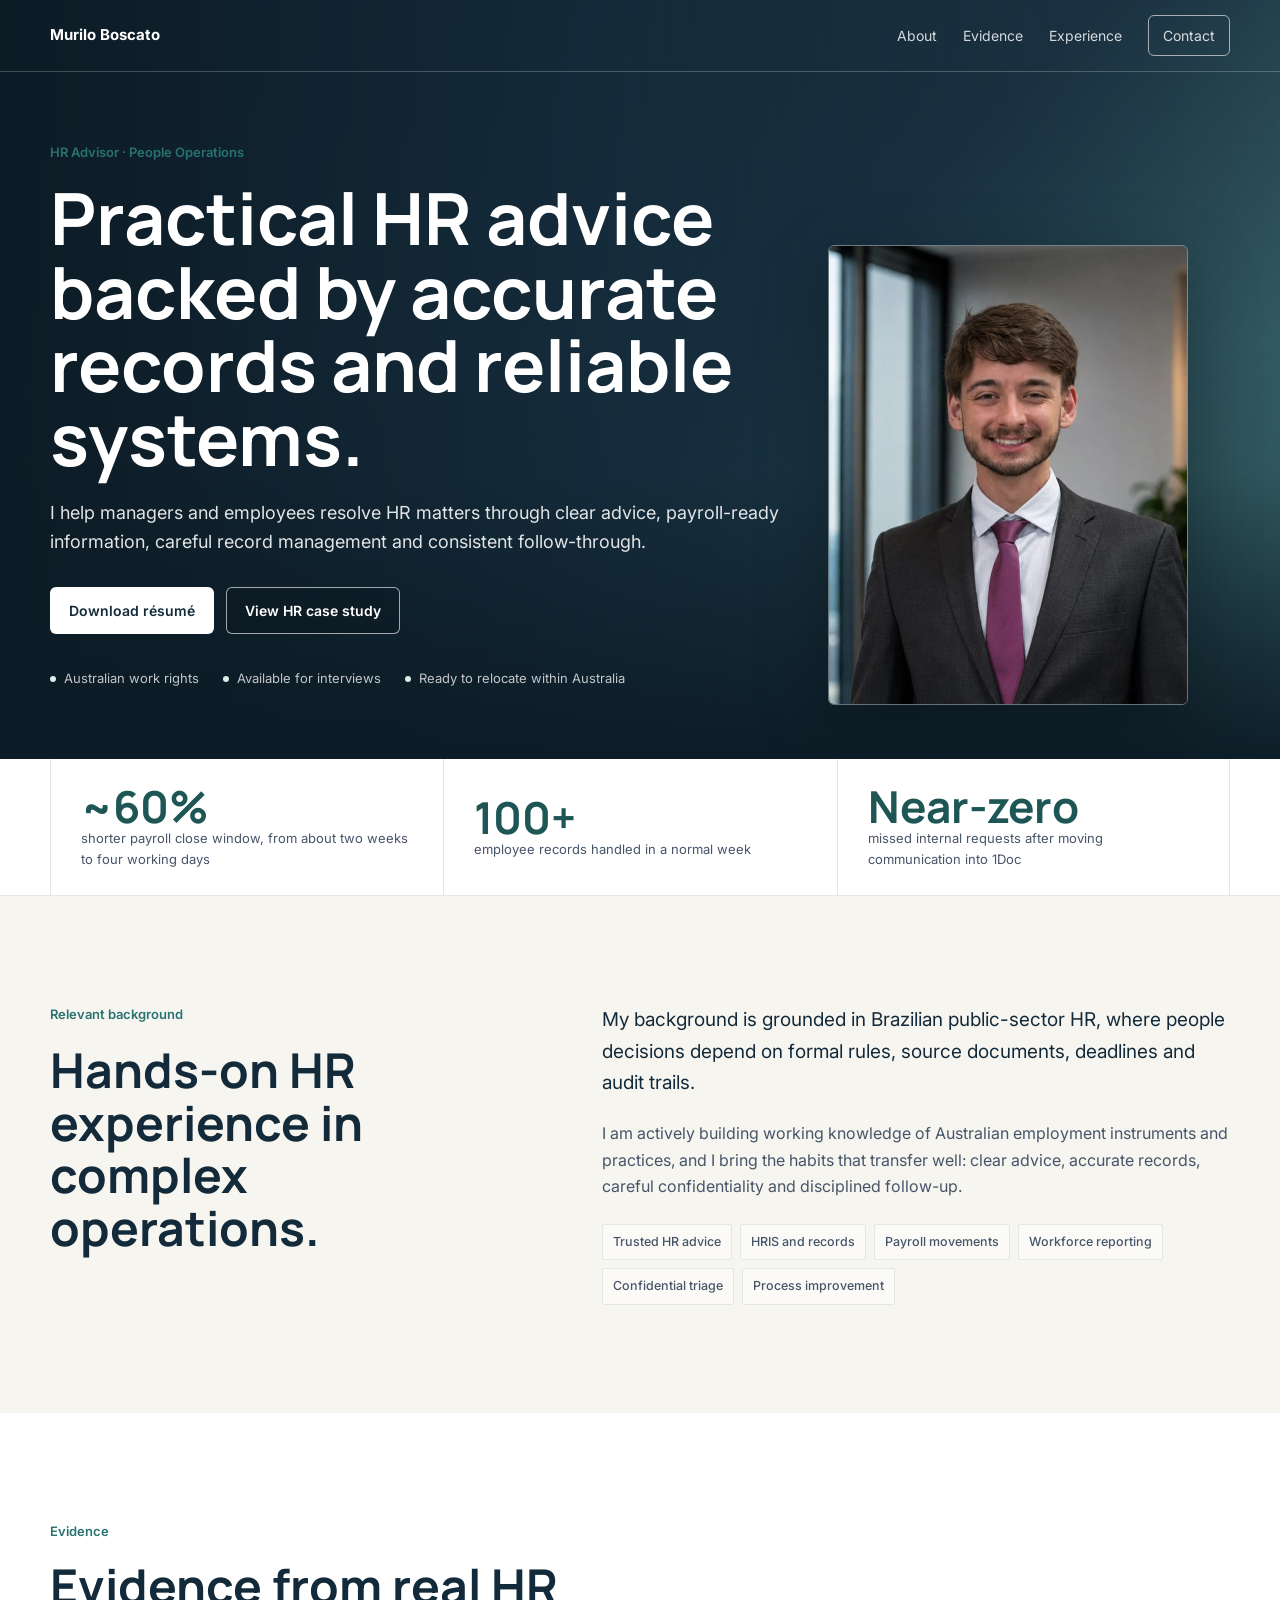
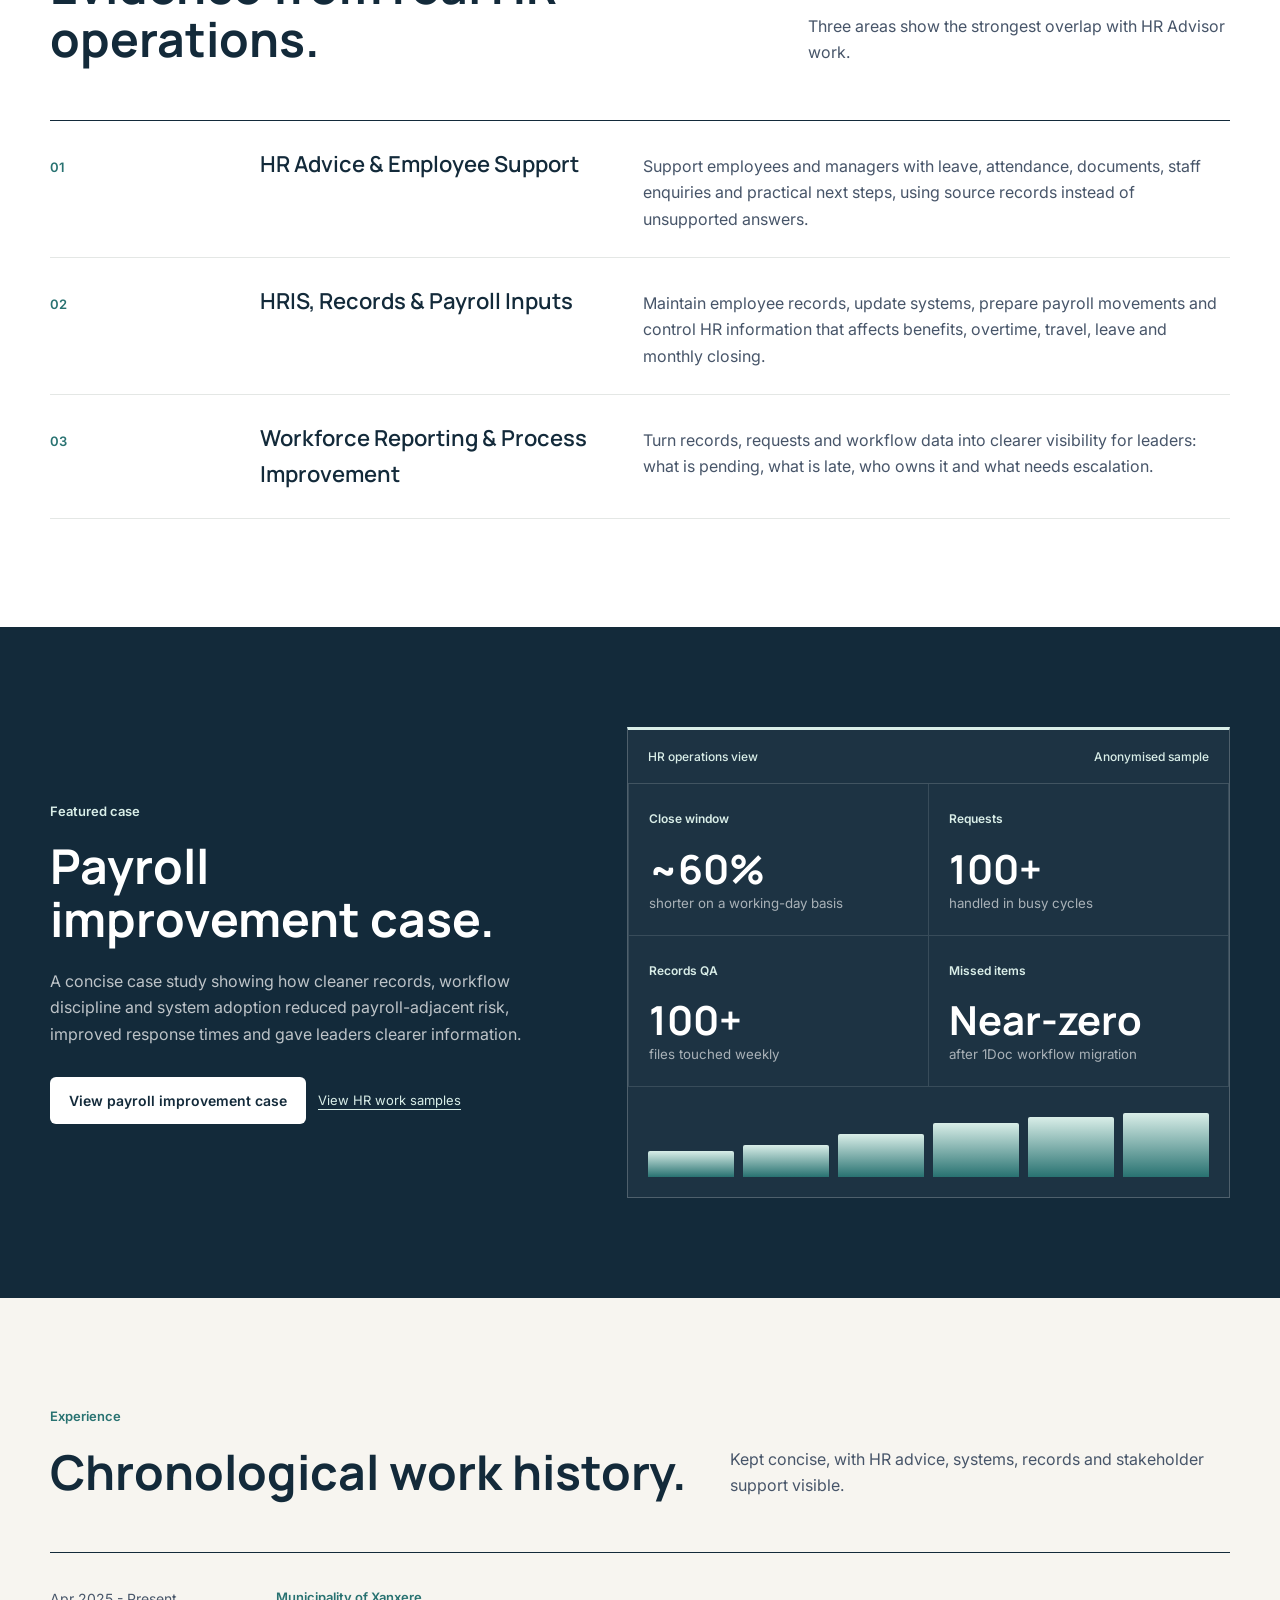
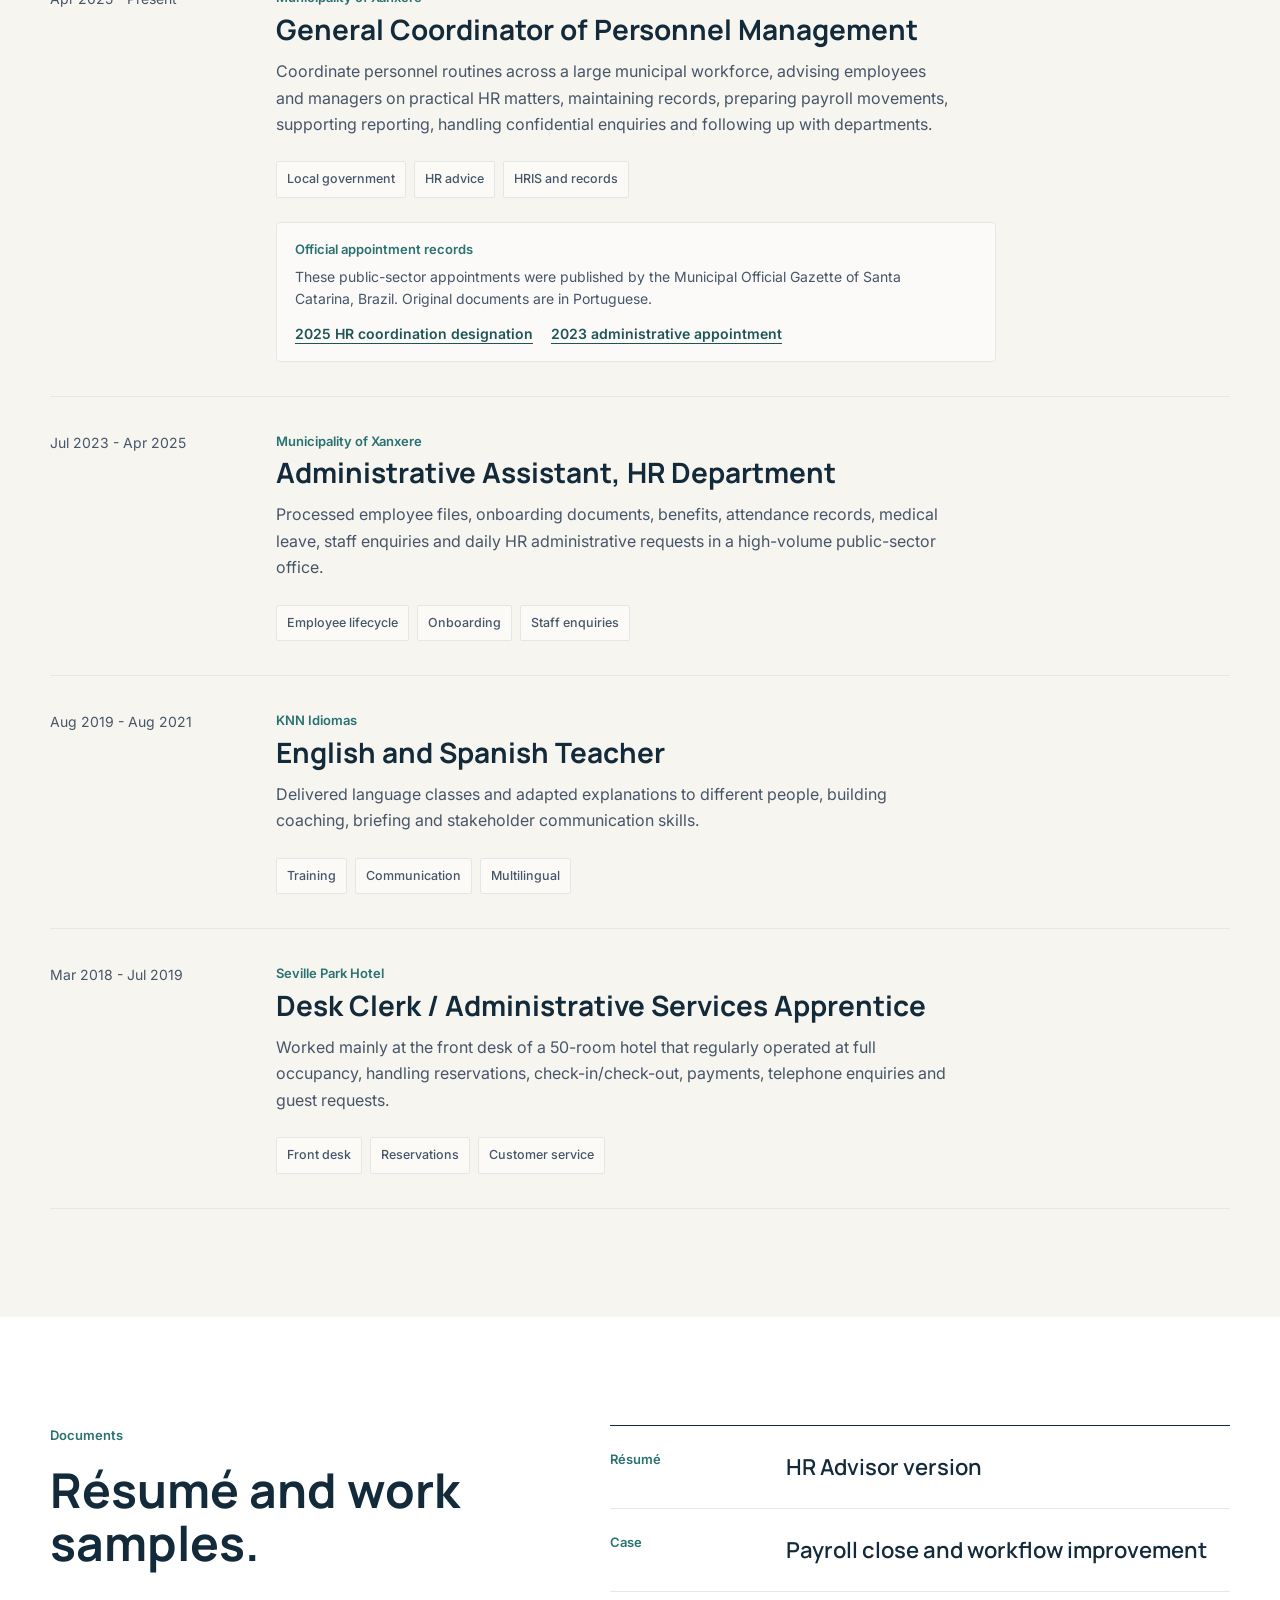
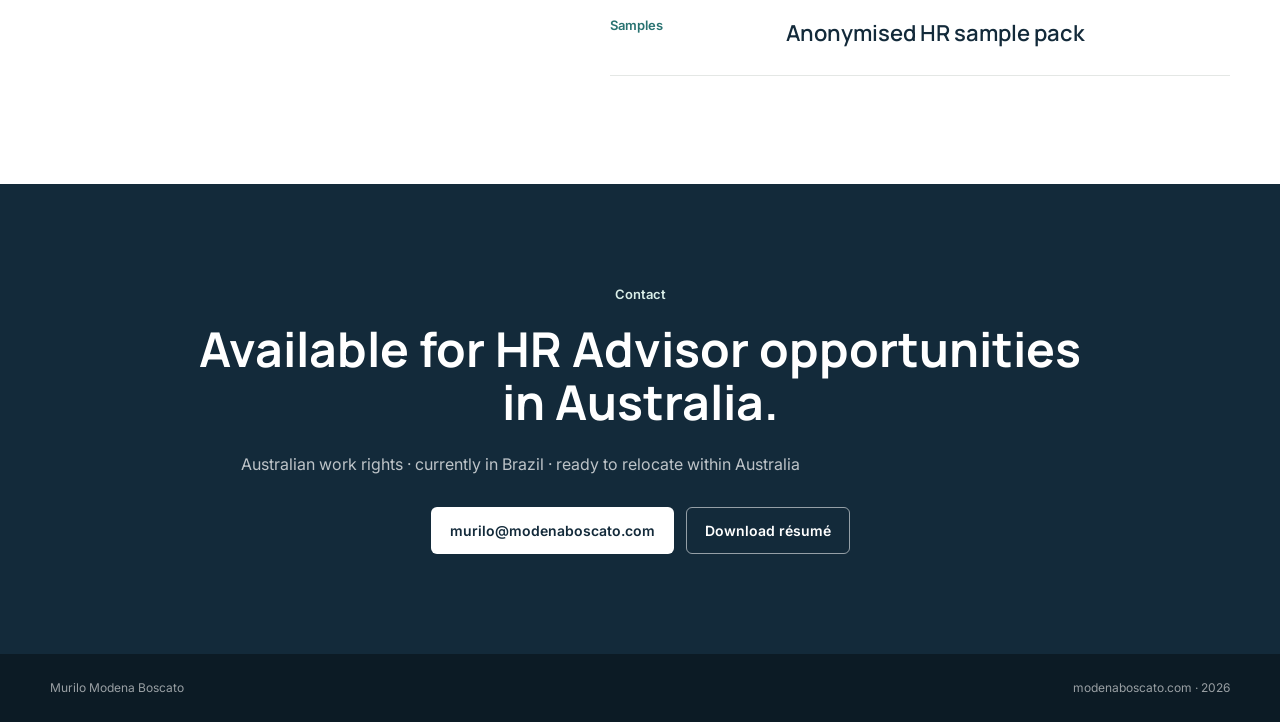
==== commit 14b89703: "Add files via upload" ====
--- a/index.html
+++ b/index.html
@@ -190,6 +190,14 @@
               <h3>General Coordinator of Personnel Management</h3>
               <p>Coordinate personnel routines across a large municipal workforce, advising employees and managers on practical HR matters, maintaining records, preparing payroll movements, supporting reporting, handling confidential enquiries and following up with departments.</p>
               <div class="tag-list"><span>Local government</span><span>HR advice</span><span>HRIS and records</span></div>
+              <div class="official-records" aria-label="Official public-sector appointment records">
+                <span>Official appointment records</span>
+                <p>These public-sector appointments were published by the Municipal Official Gazette of Santa Catarina, Brazil. Original documents are in Portuguese.</p>
+                <div class="official-record-links">
+                  <a href="https://static.dom.sc.gov.br/?r=site/atoView&amp;id=7168149" target="_blank" rel="noopener noreferrer">2025 HR coordination designation</a>
+                  <a href="https://static.dom.sc.gov.br/?r=site/atoView&amp;id=4952966" target="_blank" rel="noopener noreferrer">2023 administrative appointment</a>
+                </div>
+              </div>
             </div>
           </article>
           <article class="timeline-row reveal">
--- a/styles.css
+++ b/styles.css
@@ -224,6 +224,40 @@
 .timeline-org { color: var(--gold); font-size: 13px; font-weight: 600; text-transform: none; letter-spacing: 0; }
 .timeline-main h3 { margin-top: 5px; font-family: var(--font-display); font-size: 28px; font-weight: 700; }
 .timeline-main > p:not(.timeline-org) { margin-top: 14px; color: var(--ink-soft); }
+.official-records {
+  margin-top: 24px;
+  max-width: 720px;
+  padding: 16px 18px;
+  border: 1px solid var(--line);
+  border-radius: 4px;
+  background: rgba(255,255,255,.48);
+}
+.official-records > span {
+  display: block;
+  color: var(--clay);
+  font-size: 13px;
+  font-weight: 600;
+}
+.official-records p {
+  margin-top: 6px;
+  max-width: 68ch;
+  color: var(--ink-soft);
+  font-size: 14px;
+  line-height: 1.55;
+}
+.official-record-links {
+  display: flex;
+  flex-wrap: wrap;
+  gap: 8px 18px;
+  margin-top: 12px;
+}
+.official-record-links a {
+  color: var(--clay-dark);
+  font-size: 14px;
+  font-weight: 600;
+  text-decoration-thickness: 1px;
+  text-underline-offset: 4px;
+}
 
 .documents-layout { display: grid; grid-template-columns: .85fr 1.15fr; gap: clamp(48px, 8vw, 110px); align-items: start; }
 .document-list { border-top: 1px solid var(--ink); }
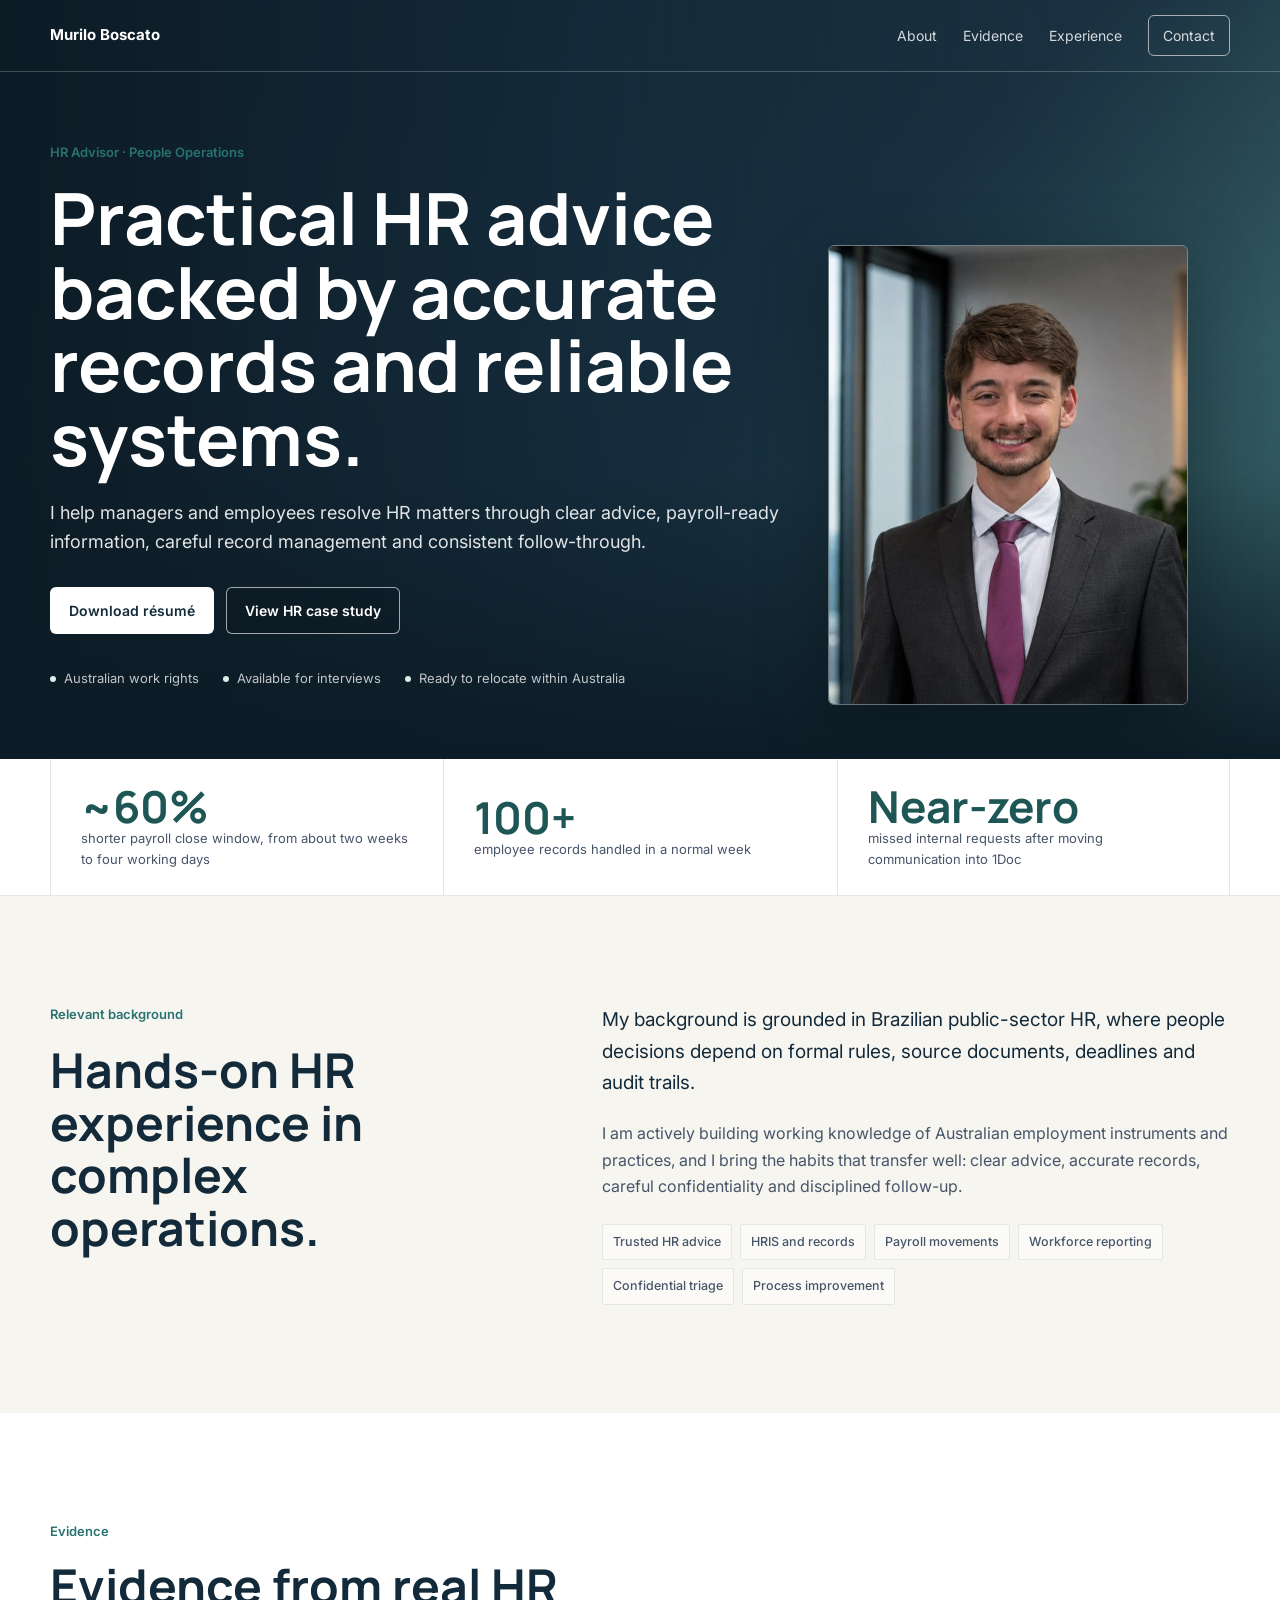
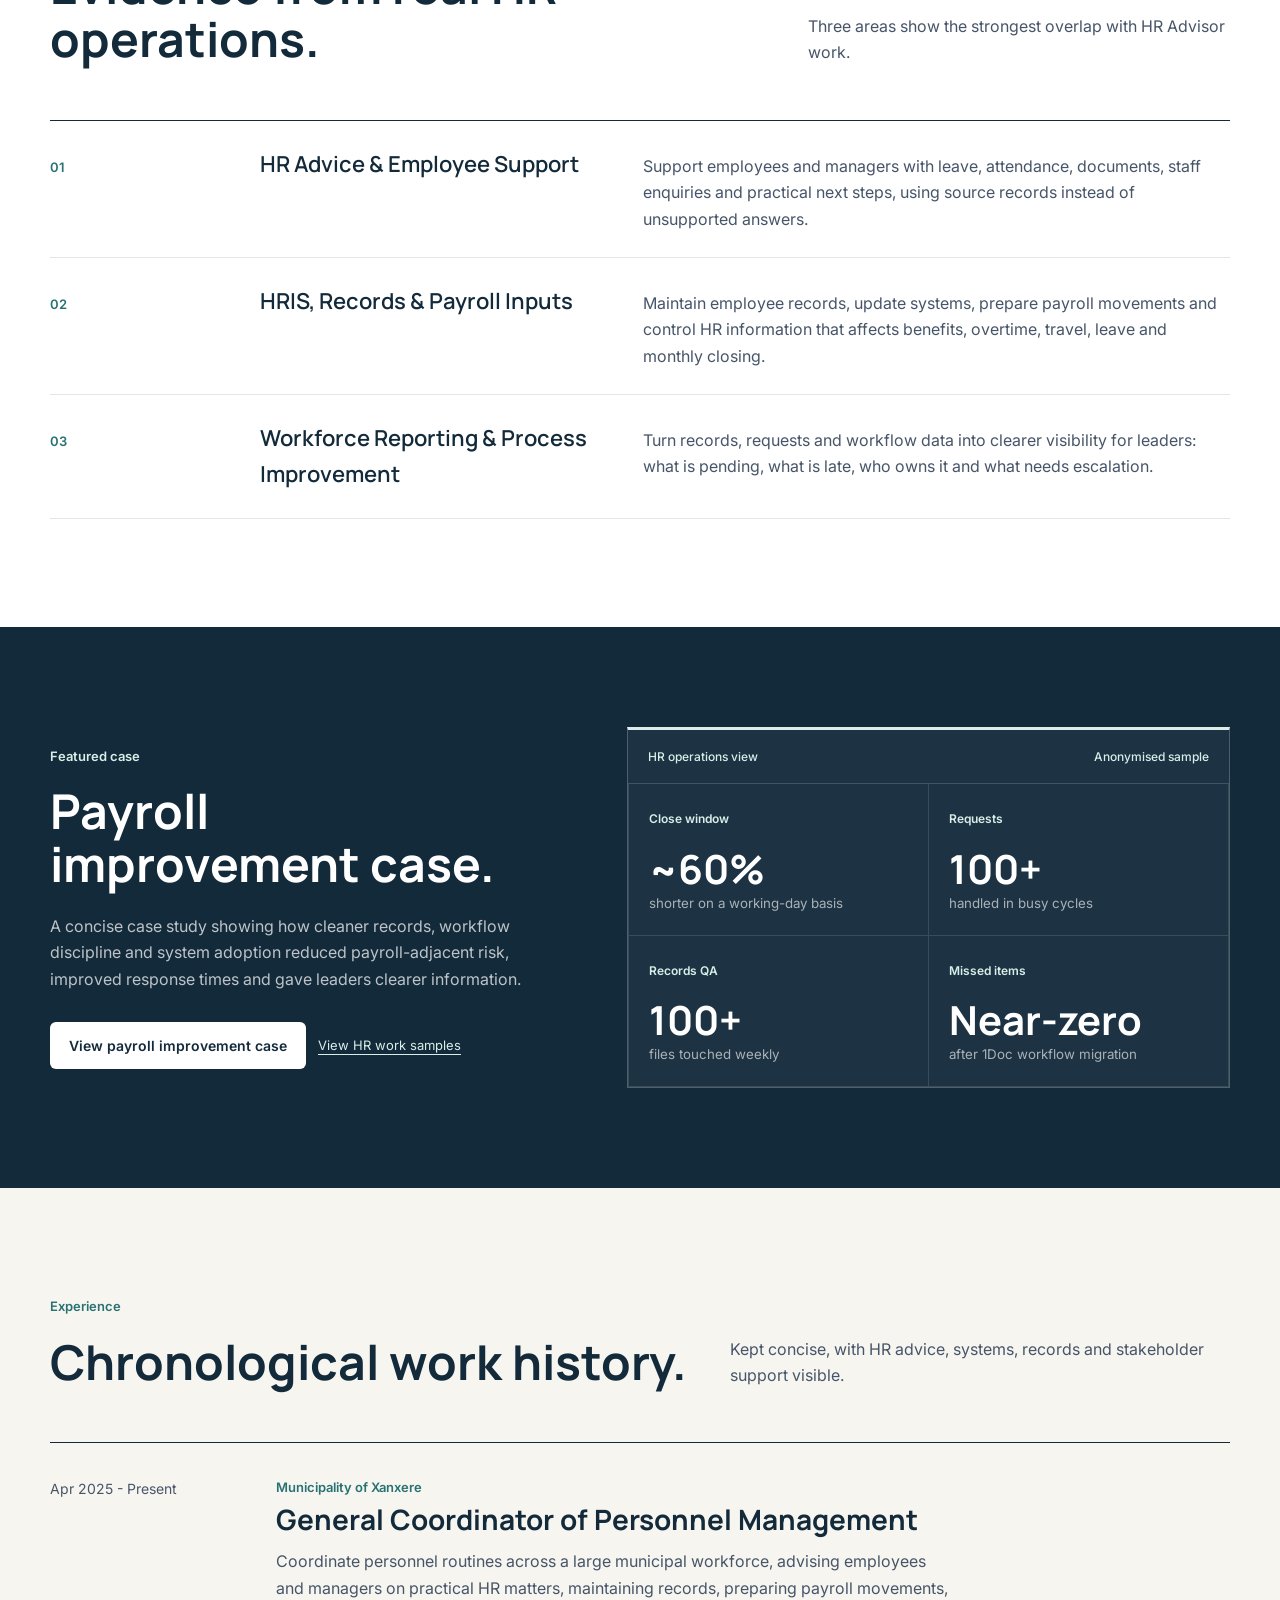
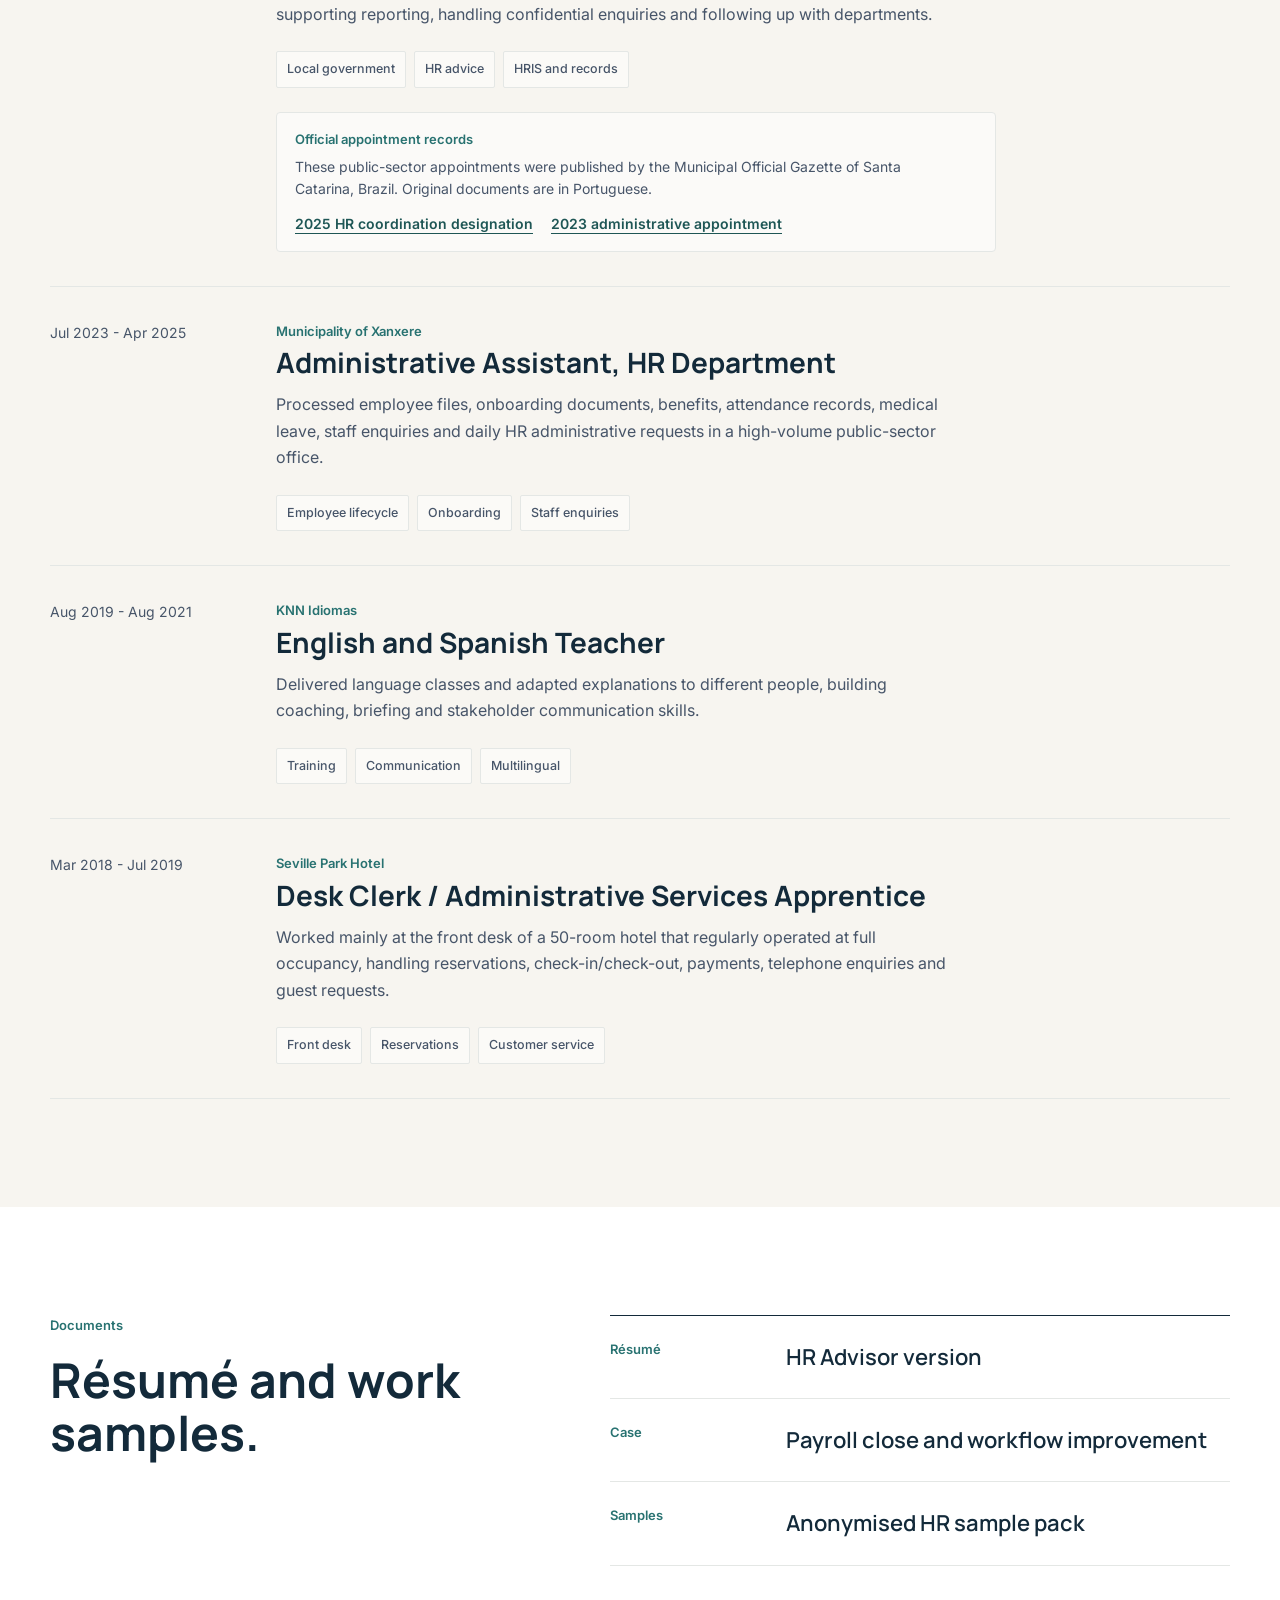
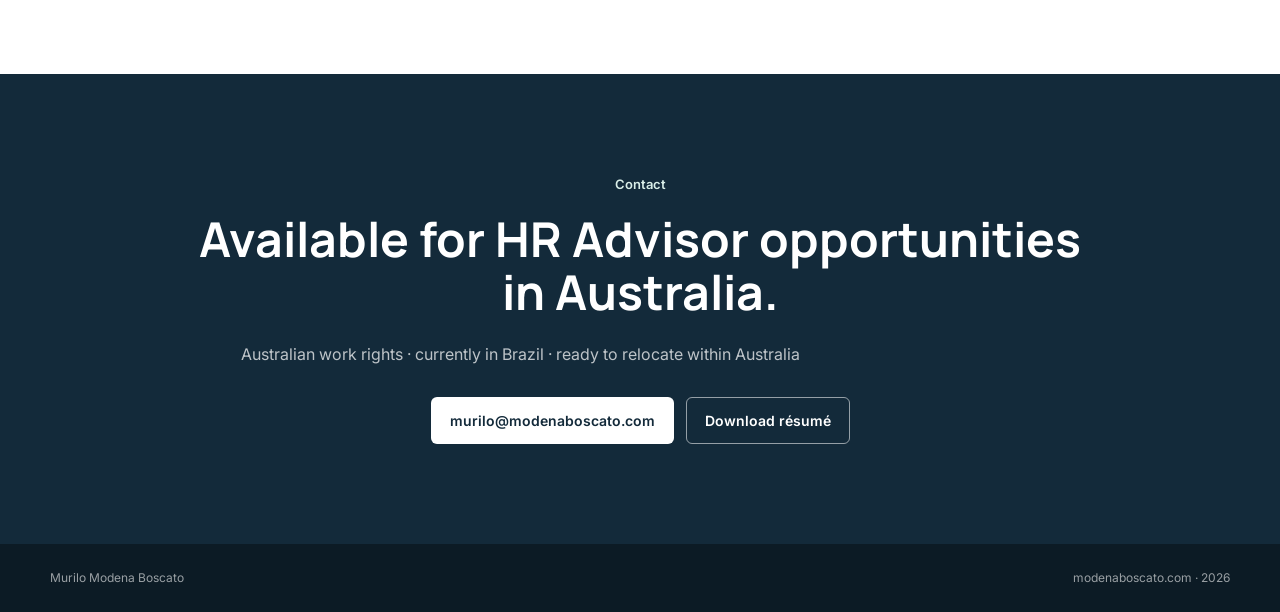
==== commit 1d4cd1ef: "Add files via upload" ====
--- a/index.html
+++ b/index.html
@@ -161,14 +161,6 @@
             <div><span>Records QA</span><strong>100+</strong><small>files touched weekly</small></div>
             <div><span>Missed items</span><strong>Near-zero</strong><small>after 1Doc workflow migration</small></div>
           </div>
-          <div class="mini-bars" aria-hidden="true">
-            <span style="--bar:38%"></span>
-            <span style="--bar:46%"></span>
-            <span style="--bar:62%"></span>
-            <span style="--bar:78%"></span>
-            <span style="--bar:86%"></span>
-            <span style="--bar:92%"></span>
-          </div>
         </div>
       </div>
     </section>
--- a/styles.css
+++ b/styles.css
@@ -213,9 +213,6 @@
 .dashboard-grid div span, .kpi-grid span { color: var(--gold-light); }
 .dashboard-grid strong { display: block; margin-top: 18px; font-family: var(--font-display); font-size: 40px; font-weight: 700; line-height: 1; }
 .dashboard-grid small { display: block; margin-top: 4px; color: rgba(255,255,255,.62); }
-.mini-bars { display: grid; grid-template-columns: repeat(6, 1fr); gap: 9px; align-items: end; height: 110px; padding: 20px; }
-.mini-bars span { display: block; height: var(--bar); min-height: 22px; background: linear-gradient(180deg, var(--gold-light), var(--clay)); border-radius: 2px 2px 0 0; }
-
 .experience-section { background: var(--paper); }
 .timeline { border-top: 1px solid var(--ink); }
 .timeline-row { display: grid; grid-template-columns: 190px 1fr; gap: 36px; padding: 34px 0; border-bottom: 1px solid var(--line); }
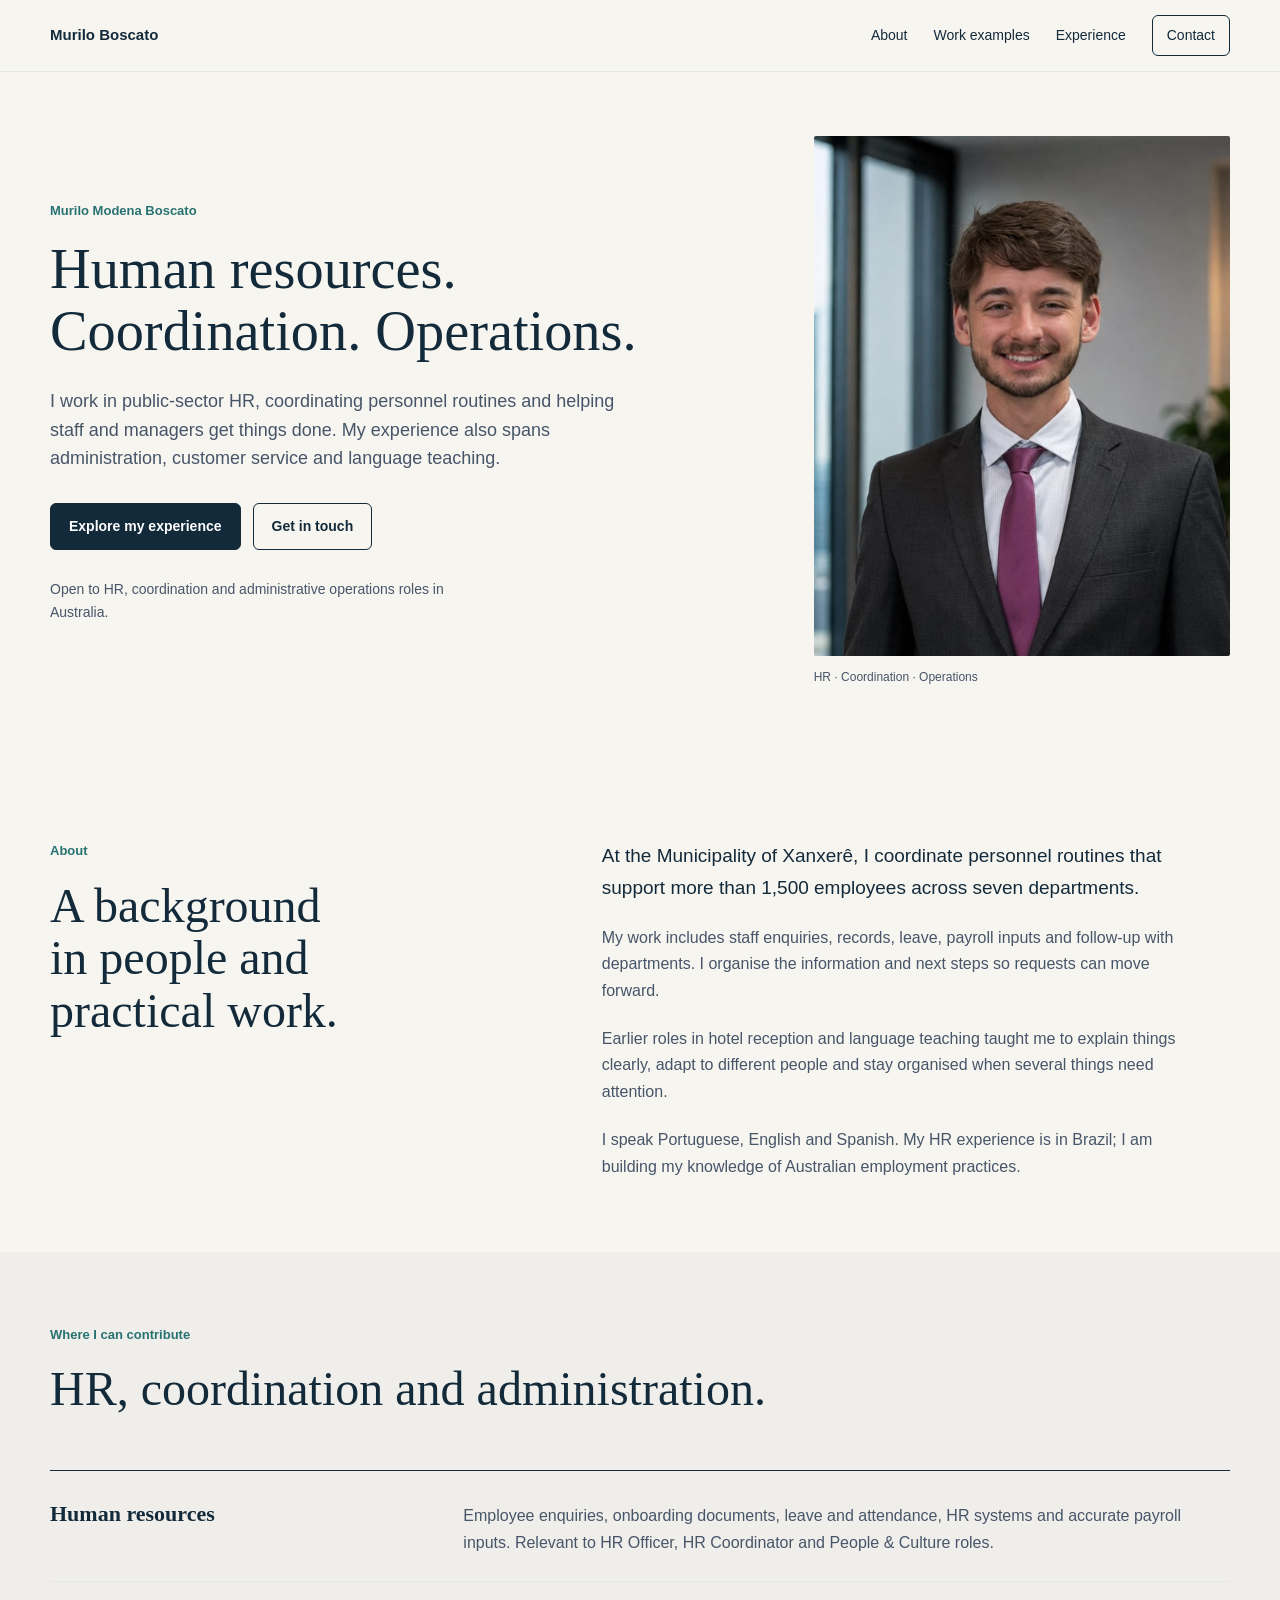
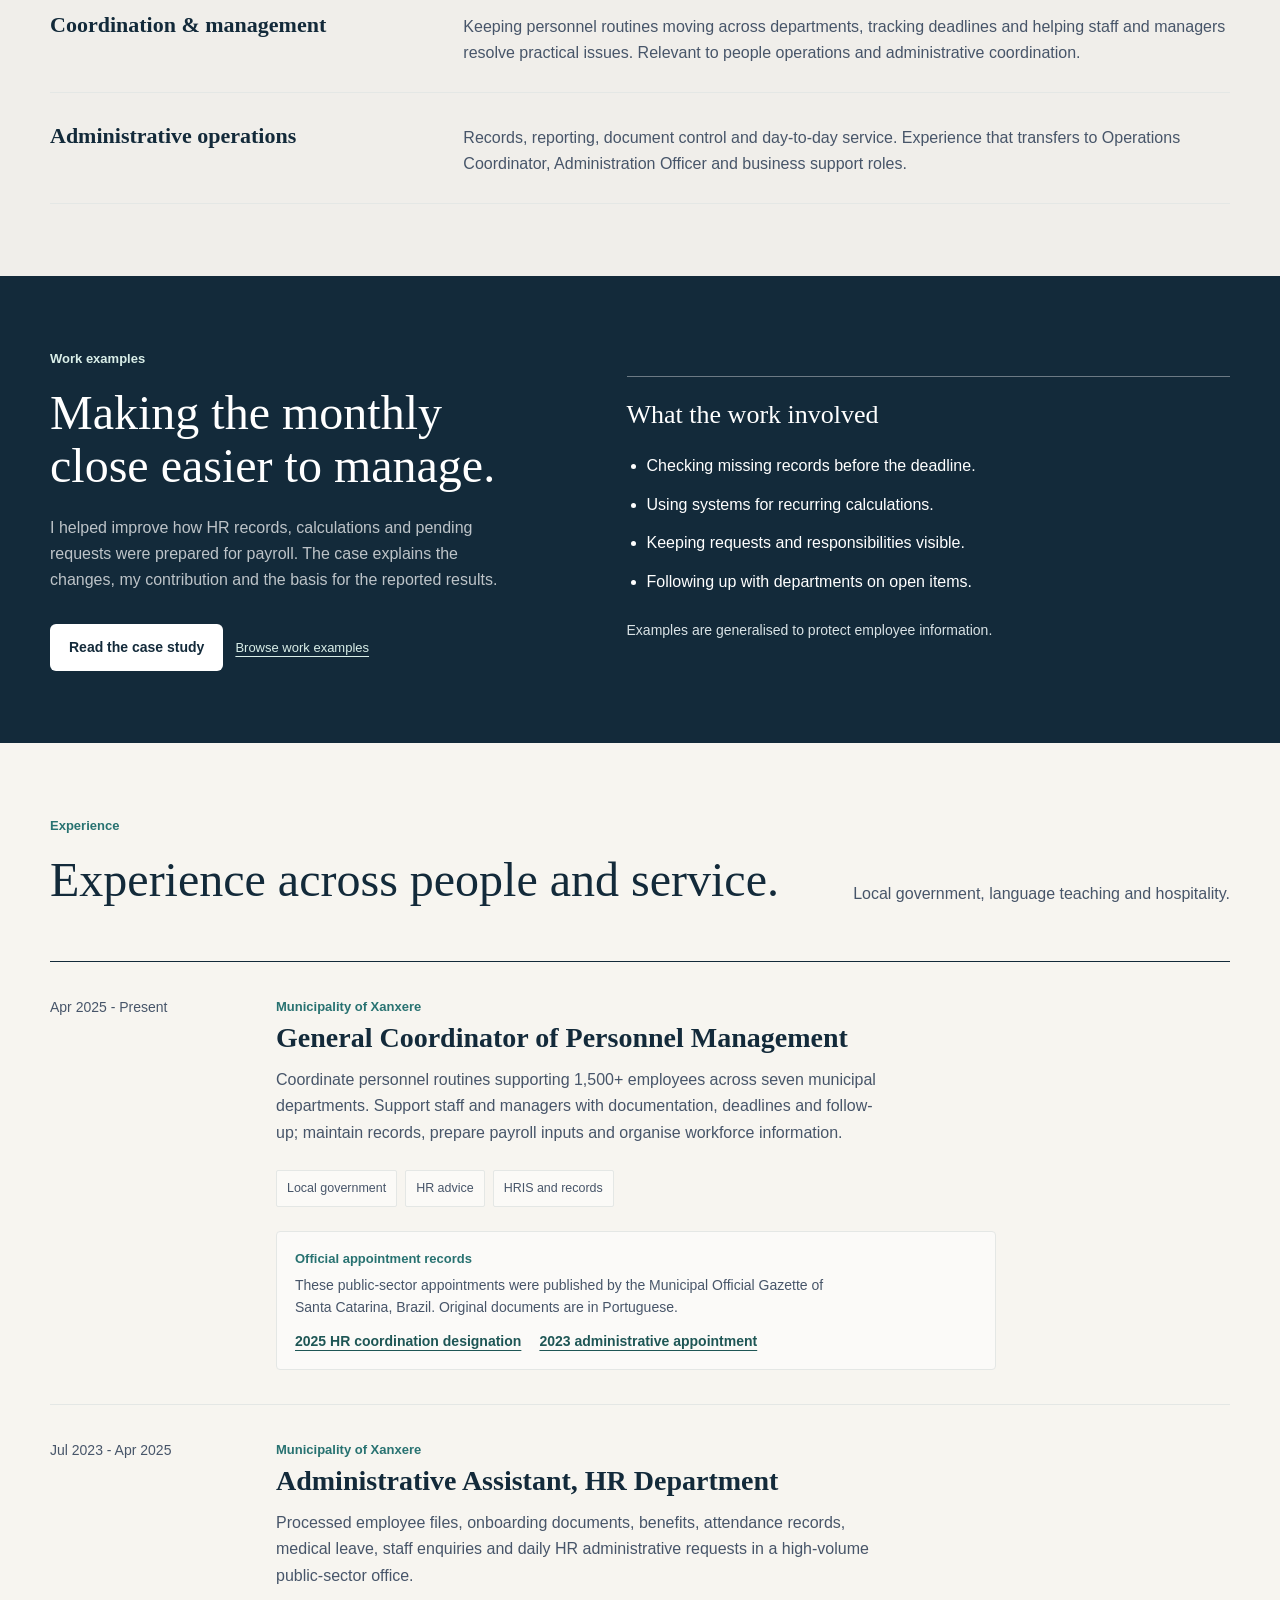
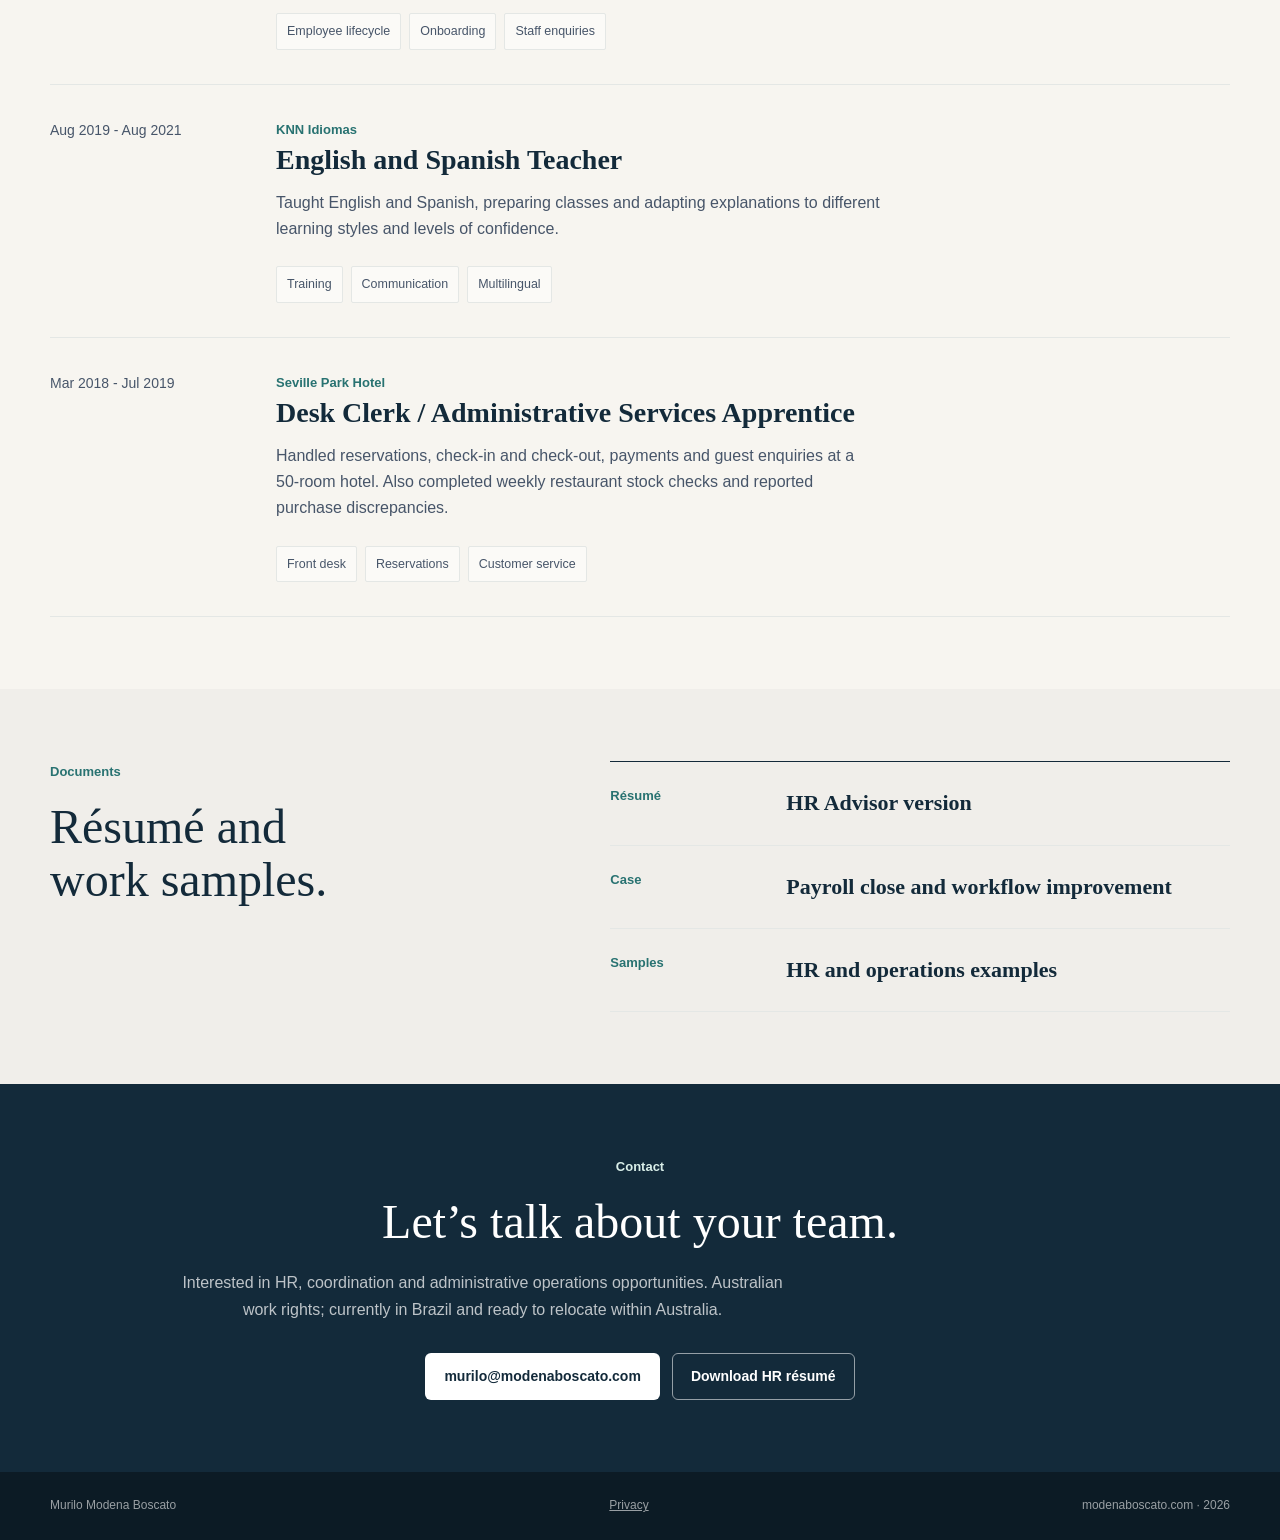
==== commit 98aac6ed: "Broaden portfolio for HR, coordination and operations Rewrite the homepage around HR, personnel coor" ====
--- a/index.html
+++ b/index.html
@@ -1,270 +1,212 @@
-<!doctype html>
-<html lang="en">
-<head>
-  <meta charset="utf-8">
-  <meta name="viewport" content="width=device-width, initial-scale=1">
-  <meta name="description" content="Murilo Modena Boscato - HR Advisor portfolio with practical examples in HR advice, HRIS, workforce reporting, employee records, payroll movements, process improvement and confidential HR support.">
-  <meta name="robots" content="index,follow,max-image-preview:large">
-  <meta name="theme-color" content="#132A3A">
-  <link rel="canonical" href="https://modenaboscato.com/">
-  <meta property="og:title" content="Murilo Boscato | HR Advisor Portfolio">
-  <meta property="og:description" content="A focused HR portfolio with anonymised work samples, process examples and measurable people-operations improvements.">
-  <meta property="og:type" content="website">
-  <meta property="og:url" content="https://modenaboscato.com/">
-  <meta property="og:image" content="https://modenaboscato.com/assets/murilo-boscato-profile.jpg">
-  <title>Murilo Boscato | HR Advisor Portfolio</title>
-  <link rel="preload" href="assets/murilo-boscato-profile.jpg" as="image" type="image/jpeg">
-  <link rel="preconnect" href="https://fonts.googleapis.com">
-  <link rel="preconnect" href="https://fonts.gstatic.com" crossorigin>
-  <link href="https://fonts.googleapis.com/css2?family=Inter:wght@400;500;600;700&family=Manrope:wght@600;700;800&display=swap" rel="stylesheet">
-  <link rel="stylesheet" href="styles.css">
-  <script type="application/ld+json">
-  {
-    "@context": "https://schema.org",
-    "@type": "Person",
-    "name": "Murilo Modena Boscato",
-    "url": "https://modenaboscato.com/",
-    "email": "mailto:murilo@modenaboscato.com",
-    "jobTitle": "Human Resource Advisor / People Operations",
-    "knowsAbout": [
-      "HR Advice",
-      "HR Administration",
-      "HRIS",
-      "Employee Records",
-      "Workforce Reporting",
-      "Workforce Analytics",
-      "Payroll Inputs",
-      "Employee Lifecycle",
-      "Stakeholder Management",
-      "Leave and Attendance",
-      "Document Control",
-      "Process Improvement",
-      "Local Government People Operations"
-    ],
-    "knowsLanguage": ["English", "Spanish", "Portuguese"]
-  }
-  </script>
-</head>
-<body>
-  <a class="skip-link" href="#main">Skip to content</a>
-
-  <header class="site-header" data-header>
-    <a class="wordmark" href="#top" aria-label="Murilo Boscato, home">Murilo Boscato</a>
-    <button class="menu-toggle" type="button" aria-label="Open navigation" aria-expanded="false" aria-controls="site-nav">
-      <span></span><span></span><span></span>
-    </button>
-    <nav id="site-nav" class="site-nav" aria-label="Primary navigation">
-      <a href="#about">About</a>
-      <a href="#evidence">Evidence</a>
-      <a href="#experience">Experience</a>
-      <a class="nav-contact" href="#contact">Contact</a>
-    </nav>
-  </header>
-
-  <main id="main">
-    <section id="top" class="hero hr-hero" aria-labelledby="hero-title">
-      <img class="hero-portrait" src="assets/murilo-boscato-profile.jpg" alt="Murilo Modena Boscato" width="900" height="900">
-      <div class="hero-shade"></div>
-      <div class="hero-content shell">
-        <p class="eyebrow">HR Advisor &middot; People Operations</p>
-        <h1 id="hero-title">Practical HR advice backed by accurate records and reliable systems.</h1>
-        <p class="hero-copy">I help managers and employees resolve HR matters through clear advice, payroll-ready information, careful record management and consistent follow-through.</p>
-        <div class="hero-actions">
-          <a class="button button-primary" href="assets/murilo-boscato-hr-advisor-resume.pdf" download>Download r&eacute;sum&eacute;</a>
-          <a class="button button-secondary" href="work-sample.html">View HR case study</a>
-        </div>
-        <div class="hero-status" aria-label="Application details">
-          <span>Australian work rights</span>
-          <span>Available for interviews</span>
-          <span>Ready to relocate within Australia</span>
-        </div>
-      </div>
-    </section>
-
-    <section class="signal-band" aria-label="Quick evidence summary">
-      <div class="shell signal-grid">
-        <div class="signal-item reveal"><strong>~60%</strong><span>shorter payroll close window, from about two weeks to four working days</span></div>
-        <div class="signal-item reveal"><strong>100+</strong><span>employee records handled in a normal week</span></div>
-        <div class="signal-item reveal"><strong>Near-zero</strong><span>missed internal requests after moving communication into 1Doc</span></div>
-      </div>
-    </section>
-
-    <section id="about" class="section fit-section">
-      <div class="shell split-layout">
-        <div class="section-intro reveal">
-          <p class="section-kicker">Relevant background</p>
-          <h2>Hands-on HR experience in complex operations.</h2>
-        </div>
-        <div class="fit-copy reveal">
-          <p class="lead">My background is grounded in Brazilian public-sector HR, where people decisions depend on formal rules, source documents, deadlines and audit trails.</p>
-          <p>I am actively building working knowledge of Australian employment instruments and practices, and I bring the habits that transfer well: clear advice, accurate records, careful confidentiality and disciplined follow-up.</p>
-          <div class="plain-tags">
-            <span>Trusted HR advice</span>
-            <span>HRIS and records</span>
-            <span>Payroll movements</span>
-            <span>Workforce reporting</span>
-            <span>Confidential triage</span>
-            <span>Process improvement</span>
-          </div>
-        </div>
-      </div>
-    </section>
-
-    <section id="evidence" class="section evidence-section">
-      <div class="shell">
-        <div class="section-heading reveal">
-          <div>
-            <p class="section-kicker">Evidence</p>
-            <h2>Evidence from real HR operations.</h2>
-          </div>
-          <p>Three areas show the strongest overlap with HR Advisor work.</p>
-        </div>
-        <div class="requirement-map reveal" aria-label="Role requirement mapped to experience">
-          <article class="requirement-row">
-            <span class="requirement-label">01</span>
-            <strong>HR Advice & Employee Support</strong>
-            <p>Support employees and managers with leave, attendance, documents, staff enquiries and practical next steps, using source records instead of unsupported answers.</p>
-          </article>
-          <article class="requirement-row">
-            <span class="requirement-label">02</span>
-            <strong>HRIS, Records & Payroll Inputs</strong>
-            <p>Maintain employee records, update systems, prepare payroll movements and control HR information that affects benefits, overtime, travel, leave and monthly closing.</p>
-          </article>
-          <article class="requirement-row">
-            <span class="requirement-label">03</span>
-            <strong>Workforce Reporting & Process Improvement</strong>
-            <p>Turn records, requests and workflow data into clearer visibility for leaders: what is pending, what is late, who owns it and what needs escalation.</p>
-          </article>
-        </div>
-      </div>
-    </section>
-
-    <section class="case-section" aria-labelledby="case-title">
-      <div class="shell case-layout">
-        <div class="case-copy reveal">
-          <p class="section-kicker light">Featured case</p>
-          <h2 id="case-title">Payroll improvement case.</h2>
-          <p>A concise case study showing how cleaner records, workflow discipline and system adoption reduced payroll-adjacent risk, improved response times and gave leaders clearer information.</p>
-          <div class="case-actions">
-            <a class="button button-light" href="work-sample.html">View payroll improvement case</a>
-            <a class="case-text-link" href="samples.html">View HR work samples</a>
-          </div>
-        </div>
-        <div class="dashboard-card reveal" aria-label="HR operations dashboard preview">
-          <div class="dashboard-topline">
-            <span>HR operations view</span>
-            <span>Anonymised sample</span>
-          </div>
-          <div class="dashboard-grid">
-            <div><span>Close window</span><strong>~60%</strong><small>shorter on a working-day basis</small></div>
-            <div><span>Requests</span><strong>100+</strong><small>handled in busy cycles</small></div>
-            <div><span>Records QA</span><strong>100+</strong><small>files touched weekly</small></div>
-            <div><span>Missed items</span><strong>Near-zero</strong><small>after 1Doc workflow migration</small></div>
-          </div>
-        </div>
-      </div>
-    </section>
-
-    <section id="experience" class="section experience-section">
-      <div class="shell">
-        <div class="section-heading reveal">
-          <div>
-            <p class="section-kicker">Experience</p>
-            <h2>Chronological work history.</h2>
-          </div>
-          <p>Kept concise, with HR advice, systems, records and stakeholder support visible.</p>
-        </div>
-        <div class="timeline">
-          <article class="timeline-row reveal">
-            <div class="timeline-date">Apr 2025 - Present</div>
-            <div class="timeline-main">
-              <p class="timeline-org">Municipality of Xanxere</p>
-              <h3>General Coordinator of Personnel Management</h3>
-              <p>Coordinate personnel routines across a large municipal workforce, advising employees and managers on practical HR matters, maintaining records, preparing payroll movements, supporting reporting, handling confidential enquiries and following up with departments.</p>
-              <div class="tag-list"><span>Local government</span><span>HR advice</span><span>HRIS and records</span></div>
-              <div class="official-records" aria-label="Official public-sector appointment records">
-                <span>Official appointment records</span>
-                <p>These public-sector appointments were published by the Municipal Official Gazette of Santa Catarina, Brazil. Original documents are in Portuguese.</p>
-                <div class="official-record-links">
-                  <a href="https://static.dom.sc.gov.br/?r=site/atoView&amp;id=7168149" target="_blank" rel="noopener noreferrer">2025 HR coordination designation</a>
-                  <a href="https://static.dom.sc.gov.br/?r=site/atoView&amp;id=4952966" target="_blank" rel="noopener noreferrer">2023 administrative appointment</a>
-                </div>
-              </div>
-            </div>
-          </article>
-          <article class="timeline-row reveal">
-            <div class="timeline-date">Jul 2023 - Apr 2025</div>
-            <div class="timeline-main">
-              <p class="timeline-org">Municipality of Xanxere</p>
-              <h3>Administrative Assistant, HR Department</h3>
-              <p>Processed employee files, onboarding documents, benefits, attendance records, medical leave, staff enquiries and daily HR administrative requests in a high-volume public-sector office.</p>
-              <div class="tag-list"><span>Employee lifecycle</span><span>Onboarding</span><span>Staff enquiries</span></div>
-            </div>
-          </article>
-          <article class="timeline-row reveal">
-            <div class="timeline-date">Aug 2019 - Aug 2021</div>
-            <div class="timeline-main">
-              <p class="timeline-org">KNN Idiomas</p>
-              <h3>English and Spanish Teacher</h3>
-              <p>Delivered language classes and adapted explanations to different people, building coaching, briefing and stakeholder communication skills.</p>
-              <div class="tag-list"><span>Training</span><span>Communication</span><span>Multilingual</span></div>
-            </div>
-          </article>
-          <article class="timeline-row reveal">
-            <div class="timeline-date">Mar 2018 - Jul 2019</div>
-            <div class="timeline-main">
-              <p class="timeline-org">Seville Park Hotel</p>
-              <h3>Desk Clerk / Administrative Services Apprentice</h3>
-              <p>Worked mainly at the front desk of a 50-room hotel that regularly operated at full occupancy, handling reservations, check-in/check-out, payments, telephone enquiries and guest requests.</p>
-              <div class="tag-list"><span>Front desk</span><span>Reservations</span><span>Customer service</span></div>
-            </div>
-          </article>
-        </div>
-      </div>
-    </section>
-
-    <section id="documents" class="section documents-section">
-      <div class="shell documents-layout">
-        <div class="section-intro reveal">
-          <p class="section-kicker">Documents</p>
-          <h2>R&eacute;sum&eacute; and work samples.</h2>
-        </div>
-        <div class="document-list reveal">
-          <a class="document-row" href="assets/murilo-boscato-hr-advisor-resume.pdf" download>
-            <span>R&eacute;sum&eacute;</span>
-            <strong>HR Advisor version</strong>
-          </a>
-          <a class="document-row" href="work-sample.html">
-            <span>Case</span>
-            <strong>Payroll close and workflow improvement</strong>
-          </a>
-          <a class="document-row" href="samples.html">
-            <span>Samples</span>
-            <strong>Anonymised HR sample pack</strong>
-          </a>
-        </div>
-      </div>
-    </section>
-
-    <section id="contact" class="contact-section">
-      <div class="shell contact-layout reveal">
-        <p class="section-kicker light">Contact</p>
-        <h2>Available for HR Advisor opportunities in Australia.</h2>
-        <p class="contact-copy">Australian work rights &middot; currently in Brazil &middot; ready to relocate within Australia</p>
-        <div class="contact-actions">
-          <a class="button button-light" href="mailto:murilo@modenaboscato.com">murilo@modenaboscato.com</a>
-          <a class="button button-outline-light" href="assets/murilo-boscato-hr-advisor-resume.pdf" download>Download r&eacute;sum&eacute;</a>
-        </div>
-      </div>
-    </section>
-  </main>
-
-  <footer class="site-footer">
-    <div class="shell footer-inner">
-      <span>Murilo Modena Boscato</span>
-      <span>modenaboscato.com &middot; <span data-year></span></span>
-    </div>
-  </footer>
-  <script src="script.js"></script>
-</body>
-</html>
+<!doctype html>
+<html lang="en">
+<head>
+  <meta charset="utf-8">
+  <meta name="viewport" content="width=device-width, initial-scale=1">
+  <meta name="description" content="Murilo Boscato: experience in public-sector HR, personnel coordination and administration. Explore work examples, career history and contact details.">
+  <meta name="robots" content="index,follow,max-image-preview:large">
+  <meta name="theme-color" content="#132A3A">
+  <link rel="canonical" href="https://modenaboscato.com/">
+  <meta property="og:title" content="Murilo Boscato | HR, Management &amp; Operations">
+  <meta property="og:description" content="Public-sector HR, personnel coordination and administrative operations. Career history and practical work examples from Murilo Boscato.">
+  <meta property="og:type" content="website">
+  <meta property="og:url" content="https://modenaboscato.com/">
+  <meta property="og:image" content="https://modenaboscato.com/assets/murilo-boscato-profile.jpg">
+  <title>Murilo Boscato | HR, Management &amp; Operations</title>
+  <link rel="preload" href="assets/murilo-boscato-profile.jpg" as="image" type="image/jpeg">
+  <link rel="icon" href="assets/favicon.svg" type="image/svg+xml">
+  <link rel="manifest" href="site.webmanifest">
+  <link rel="stylesheet" href="styles.css">
+  <script type="application/ld+json">
+  {
+    "@context": "https://schema.org",
+    "@type": "Person",
+    "name": "Murilo Modena Boscato",
+    "url": "https://modenaboscato.com/",
+    "email": "mailto:murilo@modenaboscato.com",
+    "jobTitle": "General Coordinator of Personnel Management",
+    "knowsAbout": [
+      "HR Advice",
+      "HR Administration",
+      "HRIS",
+      "Employee Records",
+      "Workforce Reporting",
+      "Workforce Analytics",
+      "Payroll Inputs",
+      "Employee Lifecycle",
+      "Stakeholder Management",
+      "Leave and Attendance",
+      "Document Control",
+      "Process Improvement",
+      "Local Government People Operations"
+    ],
+    "knowsLanguage": ["English", "Spanish", "Portuguese"]
+  }
+  </script>
+</head>
+<body>
+  <a class="skip-link" href="#main">Skip to content</a>
+
+  <header class="site-header" data-header>
+    <a class="wordmark" href="#top" aria-label="Murilo Boscato, home">Murilo Boscato</a>
+    <nav id="site-nav" class="site-nav" aria-label="Primary navigation">
+      <a href="#about">About</a>
+      <a href="#case-title">Work examples</a>
+      <a href="#experience">Experience</a>
+      <a class="nav-contact" href="#contact">Contact</a>
+    </nav>
+  </header>
+
+  <main id="main">
+    <section id="top" class="hero hr-hero" aria-labelledby="hero-title">
+      <div class="shell hero-layout">
+        <div class="hero-content">
+          <p class="eyebrow">Murilo Modena Boscato</p>
+          <h1 id="hero-title">Human resources.<br>Coordination. Operations.</h1>
+          <p class="hero-copy">I work in public-sector HR, coordinating personnel routines and helping staff and managers get things done. My experience also spans administration, customer service and language teaching.</p>
+          <div class="hero-actions">
+            <a class="button button-primary" href="#experience">Explore my experience</a>
+            <a class="button button-secondary" href="mailto:murilo@modenaboscato.com">Get in touch</a>
+          </div>
+          <p class="hero-status">Open to HR, coordination and administrative operations roles in Australia.</p>
+        </div>
+        <figure class="portrait-frame">
+          <img class="hero-portrait" src="assets/murilo-boscato-profile.jpg" alt="Murilo Modena Boscato" width="900" height="900" fetchpriority="high">
+          <figcaption>HR &middot; Coordination &middot; Operations</figcaption>
+        </figure>
+      </div>
+    </section>
+
+    <section id="about" class="section fit-section">
+      <div class="shell split-layout">
+        <div class="section-intro"><p class="section-kicker">About</p><h2>A background in people and practical work.</h2></div>
+        <div class="fit-copy">
+          <p class="lead">At the Municipality of Xanxerê, I coordinate personnel routines that support more than 1,500 employees across seven departments.</p>
+          <p>My work includes staff enquiries, records, leave, payroll inputs and follow-up with departments. I organise the information and next steps so requests can move forward.</p>
+          <p>Earlier roles in hotel reception and language teaching taught me to explain things clearly, adapt to different people and stay organised when several things need attention.</p>
+          <p>I speak Portuguese, English and Spanish. My HR experience is in Brazil; I am building my knowledge of Australian employment practices.</p>
+        </div>
+      </div>
+    </section>
+
+    <section id="evidence" class="section evidence-section">
+      <div class="shell">
+        <div class="section-heading"><div><p class="section-kicker">Where I can contribute</p><h2>HR, coordination and administration.</h2></div></div>
+        <div class="requirement-map" aria-label="Areas of experience">
+          <article class="requirement-row"><strong>Human resources</strong><p>Employee enquiries, onboarding documents, leave and attendance, HR systems and accurate payroll inputs. Relevant to HR Officer, HR Coordinator and People &amp; Culture roles.</p></article>
+          <article class="requirement-row"><strong>Coordination &amp; management</strong><p>Keeping personnel routines moving across departments, tracking deadlines and helping staff and managers resolve practical issues. Relevant to people operations and administrative coordination.</p></article>
+          <article class="requirement-row"><strong>Administrative operations</strong><p>Records, reporting, document control and day-to-day service. Experience that transfers to Operations Coordinator, Administration Officer and business support roles.</p></article>
+        </div>
+      </div>
+    </section>
+
+    <section class="case-section" aria-labelledby="case-title">
+      <div class="shell case-layout">
+        <div class="case-copy"><p class="section-kicker light">Work examples</p><h2 id="case-title">Making the monthly close easier to manage.</h2><p>I helped improve how HR records, calculations and pending requests were prepared for payroll. The case explains the changes, my contribution and the basis for the reported results.</p><div class="case-actions"><a class="button button-light" href="work-sample.html">Read the case study</a><a class="case-text-link" href="samples.html">Browse work examples</a></div></div>
+        <div class="case-summary"><h3>What the work involved</h3><ul><li>Checking missing records before the deadline.</li><li>Using systems for recurring calculations.</li><li>Keeping requests and responsibilities visible.</li><li>Following up with departments on open items.</li></ul><p>Examples are generalised to protect employee information.</p></div>
+      </div>
+    </section>
+
+    <section id="experience" class="section experience-section">
+      <div class="shell">
+        <div class="section-heading reveal">
+          <div>
+            <p class="section-kicker">Experience</p>
+            <h2>Experience across people and service.</h2>
+          </div>
+          <p>Local government, language teaching and hospitality.</p>
+        </div>
+        <div class="timeline">
+          <article class="timeline-row reveal">
+            <div class="timeline-date">Apr 2025 - Present</div>
+            <div class="timeline-main">
+              <p class="timeline-org">Municipality of Xanxere</p>
+              <h3>General Coordinator of Personnel Management</h3>
+              <p>Coordinate personnel routines supporting 1,500+ employees across seven municipal departments. Support staff and managers with documentation, deadlines and follow-up; maintain records, prepare payroll inputs and organise workforce information.</p>
+              <div class="tag-list"><span>Local government</span><span>HR advice</span><span>HRIS and records</span></div>
+              <div class="official-records" aria-label="Official public-sector appointment records">
+                <span>Official appointment records</span>
+                <p>These public-sector appointments were published by the Municipal Official Gazette of Santa Catarina, Brazil. Original documents are in Portuguese.</p>
+                <div class="official-record-links">
+                  <a href="https://static.dom.sc.gov.br/?r=site/atoView&amp;id=7168149" target="_blank" rel="noopener noreferrer">2025 HR coordination designation</a>
+                  <a href="https://static.dom.sc.gov.br/?r=site/atoView&amp;id=4952966" target="_blank" rel="noopener noreferrer">2023 administrative appointment</a>
+                </div>
+              </div>
+            </div>
+          </article>
+          <article class="timeline-row reveal">
+            <div class="timeline-date">Jul 2023 - Apr 2025</div>
+            <div class="timeline-main">
+              <p class="timeline-org">Municipality of Xanxere</p>
+              <h3>Administrative Assistant, HR Department</h3>
+              <p>Processed employee files, onboarding documents, benefits, attendance records, medical leave, staff enquiries and daily HR administrative requests in a high-volume public-sector office.</p>
+              <div class="tag-list"><span>Employee lifecycle</span><span>Onboarding</span><span>Staff enquiries</span></div>
+            </div>
+          </article>
+          <article class="timeline-row reveal">
+            <div class="timeline-date">Aug 2019 - Aug 2021</div>
+            <div class="timeline-main">
+              <p class="timeline-org">KNN Idiomas</p>
+              <h3>English and Spanish Teacher</h3>
+              <p>Taught English and Spanish, preparing classes and adapting explanations to different learning styles and levels of confidence.</p>
+              <div class="tag-list"><span>Training</span><span>Communication</span><span>Multilingual</span></div>
+            </div>
+          </article>
+          <article class="timeline-row reveal">
+            <div class="timeline-date">Mar 2018 - Jul 2019</div>
+            <div class="timeline-main">
+              <p class="timeline-org">Seville Park Hotel</p>
+              <h3>Desk Clerk / Administrative Services Apprentice</h3>
+              <p>Handled reservations, check-in and check-out, payments and guest enquiries at a 50-room hotel. Also completed weekly restaurant stock checks and reported purchase discrepancies.</p>
+              <div class="tag-list"><span>Front desk</span><span>Reservations</span><span>Customer service</span></div>
+            </div>
+          </article>
+        </div>
+      </div>
+    </section>
+
+    <section id="documents" class="section documents-section">
+      <div class="shell documents-layout">
+        <div class="section-intro">
+          <p class="section-kicker">Documents</p>
+          <h2>R&eacute;sum&eacute; and work samples.</h2>
+        </div>
+        <div class="document-list reveal">
+          <a class="document-row" href="assets/murilo-boscato-hr-advisor-resume.pdf" download>
+            <span>R&eacute;sum&eacute;</span>
+            <strong>HR Advisor version</strong>
+          </a>
+          <a class="document-row" href="work-sample.html">
+            <span>Case</span>
+            <strong>Payroll close and workflow improvement</strong>
+          </a>
+          <a class="document-row" href="samples.html">
+            <span>Samples</span>
+            <strong>HR and operations examples</strong>
+          </a>
+        </div>
+      </div>
+    </section>
+
+    <section id="contact" class="contact-section">
+      <div class="shell contact-layout reveal">
+        <p class="section-kicker light">Contact</p>
+        <h2>Let’s talk about your team.</h2>
+        <p class="contact-copy">Interested in HR, coordination and administrative operations opportunities. Australian work rights; currently in Brazil and ready to relocate within Australia.</p>
+        <div class="contact-actions">
+          <a class="button button-light" href="mailto:murilo@modenaboscato.com">murilo@modenaboscato.com</a>
+          <a class="button button-outline-light" href="assets/murilo-boscato-hr-advisor-resume.pdf" download>Download HR r&eacute;sum&eacute;</a>
+        </div>
+      </div>
+    </section>
+  </main>
+
+  <footer class="site-footer">
+    <div class="shell footer-inner">
+      <span>Murilo Modena Boscato</span><a href="privacy.html">Privacy</a>
+      <span>modenaboscato.com &middot; <span data-year>2026</span></span>
+    </div>
+  </footer>
+  <script src="script.js"></script>
+</body>
+</html>
--- a/styles.css
+++ b/styles.css
@@ -1,499 +1,558 @@
-:root {
-  --ink: #132a3a;
-  --ink-soft: #475569;
-  --paper: #f7f5f0;
-  --white: #ffffff;
-  --forest: #132a3a;
-  --forest-2: #0c1b25;
-  --clay: #287271;
-  --clay-dark: #1e5655;
-  --gold: #287271;
-  --gold-light: #d9eee8;
-  --blue: #287271;
-  --mist: #e4e7e5;
-  --line: #e4e7e5;
-  --radius: 6px;
-  --shell: 1180px;
-  --header-h: 72px;
-  --font-body: "Inter", "Segoe UI", Arial, sans-serif;
-  --font-display: "Manrope", "Inter", Arial, sans-serif;
-}
-
-* { box-sizing: border-box; }
-html { scroll-behavior: smooth; }
-body {
-  margin: 0;
-  color: var(--ink);
-  background: var(--paper);
-  font-family: var(--font-body);
-  font-size: 16px;
-  line-height: 1.65;
-  letter-spacing: 0;
-  text-rendering: optimizeLegibility;
-  overflow-x: hidden;
-}
-body.menu-open { overflow: hidden; }
-img { max-width: 100%; display: block; }
-a { color: inherit; }
-button, a { -webkit-tap-highlight-color: transparent; }
-button { font: inherit; }
-h1, h2, h3, p { overflow-wrap: anywhere; }
-h1, h2, h3 { margin: 0; font-family: var(--font-display); line-height: 1.08; letter-spacing: 0; }
-p { margin: 0; }
-.shell { width: min(calc(100% - 48px), var(--shell)); margin-inline: auto; }
-.skip-link { position: fixed; left: 16px; top: -80px; z-index: 1000; padding: 10px 14px; background: var(--white); color: var(--ink); }
-.skip-link:focus { top: 12px; }
-
-.site-header {
-  position: absolute;
-  inset: 0 0 auto;
-  height: var(--header-h);
-  z-index: 20;
-  display: flex;
-  align-items: center;
-  justify-content: space-between;
-  padding-inline: max(24px, calc((100% - var(--shell)) / 2));
-  border-bottom: 1px solid rgba(255,255,255,.22);
-  color: var(--white);
-}
-.site-header.is-scrolled { position: fixed; background: rgba(19,42,58,.96); backdrop-filter: blur(12px); }
-.wordmark { font-size: 15px; font-weight: 700; letter-spacing: 0; text-decoration: none; }
-.wordmark.dark { color: var(--ink); }
-.site-nav { display: flex; align-items: center; gap: 26px; font-size: 14px; }
-.site-nav a { text-decoration: none; color: rgba(255,255,255,.82); }
-.site-nav a:hover, .site-nav a:focus-visible { color: var(--white); }
-.nav-contact { border: 1px solid rgba(255,255,255,.6); padding: 8px 14px; border-radius: var(--radius); }
-.menu-toggle { display: none; width: 42px; height: 42px; border: 0; background: transparent; padding: 10px; cursor: pointer; }
-.menu-toggle span { display: block; height: 2px; margin: 5px 0; background: var(--white); }
-
-.hero {
-  position: relative;
-  min-height: clamp(560px, 76svh, 700px);
-  display: grid;
-  align-items: end;
-  overflow: hidden;
-  color: var(--white);
-  background:
-    linear-gradient(135deg, rgba(12,27,37,.98), rgba(19,42,58,.95) 54%, rgba(40,114,113,.82)),
-    radial-gradient(circle at 78% 25%, rgba(217,238,232,.2), transparent 30%);
-}
-.hero::after {
-  content: "";
-  position: absolute;
-  inset: auto 0 0;
-  height: 38%;
-  background: linear-gradient(0deg, rgba(12,27,37,.92), transparent);
-}
-.hero-portrait {
-  position: absolute;
-  right: max(28px, calc((100% - var(--shell)) / 2 + 42px));
-  bottom: 54px;
-  width: min(31vw, 360px);
-  height: min(42vw, 460px);
-  border-radius: var(--radius);
-  object-fit: cover;
-  object-position: center top;
-  border: 1px solid rgba(246,245,239,.38);
-  box-shadow: 0 24px 72px rgba(0,0,0,.28);
-  z-index: 1;
-}
-.hero-shade {
-  position: absolute;
-  inset: 0;
-  background:
-    linear-gradient(90deg, rgba(12,27,37,.94) 0%, rgba(19,42,58,.8) 48%, rgba(19,42,58,.18) 100%),
-    linear-gradient(0deg, rgba(12,27,37,.55), transparent 55%);
-}
-.hero-content { position: relative; z-index: 3; padding-block: calc(var(--header-h) + 70px) 70px; }
-.eyebrow, .section-kicker {
-  margin-bottom: 18px;
-  color: var(--gold);
-  font-size: 13px;
-  font-weight: 600;
-  text-transform: none;
-  letter-spacing: 0;
-}
-.section-kicker.light { color: var(--gold-light); }
-.hero h1 { max-width: 760px; font-size: 72px; font-weight: 700; line-height: 1.02; }
-.hero-copy { max-width: 68ch; margin-top: 24px; color: rgba(255,255,255,.88); font-size: 18px; line-height: 1.6; }
-.hero-actions, .contact-actions, .case-actions { display: flex; flex-wrap: wrap; gap: 12px; margin-top: 30px; }
-.button {
-  min-height: 46px;
-  display: inline-flex;
-  align-items: center;
-  justify-content: center;
-  padding: 11px 18px;
-  border: 1px solid transparent;
-  border-radius: var(--radius);
-  text-decoration: none;
-  font-size: 14px;
-  font-weight: 600;
-}
-.button-primary { background: var(--white); color: var(--forest); }
-.button-primary:hover { background: var(--gold-light); }
-.samples-cta .button-primary { background: var(--forest); color: var(--white); }
-.samples-cta .button-primary:hover { background: var(--clay-dark); }
-.button-secondary { color: var(--white); border-color: rgba(255,255,255,.62); background: rgba(0,0,0,.12); }
-.button-secondary:hover { background: rgba(255,255,255,.1); }
-.button-light { background: var(--white); color: var(--forest); }
-.button-outline-light { color: var(--white); border-color: rgba(255,255,255,.55); }
-.sample-dark-button { border-color: var(--ink); color: var(--ink); }
-.hero-status { display: flex; flex-wrap: wrap; gap: 10px 24px; margin-top: 34px; color: rgba(255,255,255,.75); font-size: 13px; }
-.hero-status span::before { content: ""; display: inline-block; width: 6px; height: 6px; margin-right: 8px; border-radius: 50%; background: var(--gold-light); vertical-align: 1px; }
-
-.signal-band { background: var(--white); border-bottom: 1px solid var(--line); }
-.signal-grid { display: grid; grid-template-columns: repeat(3, 1fr); }
-.signal-item { min-height: 136px; display: flex; flex-direction: column; justify-content: center; padding: 24px 30px; border-left: 1px solid var(--line); }
-.signal-item:last-child { border-right: 1px solid var(--line); }
-.signal-item strong { font-family: var(--font-display); font-size: 44px; font-weight: 700; line-height: 1; color: var(--clay-dark); }
-.signal-item:first-child strong { font-size: 44px; }
-.signal-item span { color: var(--ink-soft); font-size: 13px; }
-
-.section { padding-block: 108px; }
-.split-layout { display: grid; grid-template-columns: .82fr 1.18fr; gap: clamp(48px, 9vw, 120px); align-items: start; }
-.section h2, .case-section h2, .contact-section h2, .sample-close h2, .sample-hero h1, .samples-purpose h2 { font-family: var(--font-display); font-size: 48px; font-weight: 700; line-height: 1.1; }
-.lead { max-width: 68ch; font-family: var(--font-body); font-size: 19px; line-height: 1.65; }
-.fit-copy > p + p { margin-top: 22px; color: var(--ink-soft); }
-.fit-copy > p,
-.section-heading > p,
-.case-copy > p:not(.section-kicker),
-.timeline-main > p:not(.timeline-org),
-.sample-hero h1 + p,
-.playbook-content > p,
-.dashboard-note,
-.table-note,
-.sample-script,
-.manager-interpretation,
-.samples-cta .contact-layout > p:not(.section-kicker),
-.contact-copy {
-  max-width: 68ch;
-}
-.plain-tags, .tag-list, .metrics-line { display: flex; flex-wrap: wrap; gap: 8px; margin-top: 24px; }
-.plain-tags span, .tag-list span, .metrics-line span {
-  padding: 7px 10px;
-  border: 1px solid var(--line);
-  border-radius: 2px;
-  color: var(--ink-soft);
-  background: rgba(255,255,255,.42);
-  font-size: .78rem;
-  font-weight: 500;
-}
-
-.evidence-section, .documents-section, .playbook-section.tinted, .samples-purpose, .samples-cta { background: var(--white); }
-.section-heading { display: flex; align-items: end; justify-content: space-between; gap: 40px; margin-bottom: 54px; }
-.section-heading > p { max-width: 500px; color: var(--ink-soft); }
-.requirement-map { border-top: 1px solid var(--ink); }
-.requirement-row {
-  display: grid;
-  grid-template-columns: 180px minmax(220px, .75fr) minmax(0, 1.25fr);
-  gap: 30px;
-  align-items: baseline;
-  padding: 25px 0;
-  border-bottom: 1px solid var(--line);
-}
-.requirement-label { color: var(--clay); font-size: 13px; font-weight: 600; text-transform: none; letter-spacing: 0; }
-.requirement-row strong { font-family: var(--font-display); font-size: 22px; font-weight: 600; }
-.requirement-row p { color: var(--ink-soft); }
-
-.case-section, .contact-section, .recruiter-summary, .sample-close { padding-block: 100px; background: var(--forest); color: var(--white); }
-.case-layout { display: grid; grid-template-columns: .88fr 1.12fr; gap: clamp(48px, 8vw, 110px); align-items: center; }
-.case-copy > p:not(.section-kicker), .sample-close p:not(.section-kicker), .contact-copy { margin-top: 22px; color: rgba(255,255,255,.72); }
-.case-text-link { display: inline-flex; align-items: center; min-height: 46px; color: var(--gold-light); font-size: 13px; text-underline-offset: 4px; }
-.dashboard-card { border: 1px solid rgba(255,255,255,.22); border-top: 3px solid var(--gold-light); background: rgba(255,255,255,.045); }
-.dashboard-topline { display: flex; justify-content: space-between; gap: 20px; padding: 17px 20px; border-bottom: 1px solid rgba(255,255,255,.16); color: var(--gold-light); font-size: 12px; font-weight: 500; text-transform: none; letter-spacing: 0; }
-.dashboard-grid { display: grid; grid-template-columns: repeat(2, 1fr); border-left: 1px solid rgba(255,255,255,.12); }
-.dashboard-grid div { min-height: 142px; padding: 20px; border-right: 1px solid rgba(255,255,255,.12); border-bottom: 1px solid rgba(255,255,255,.12); }
-.dashboard-grid span, .kpi-grid span, .scope-grid span, .case-facts span, .before-after-grid span, .metric-proof-grid span, .mini-case-grid span, .control-grid article > span, .report-grid span, .advice-note span, .policy-memo span, .checklist-grid article > span, .ninety-grid > article > span {
-  color: var(--clay);
-  font-size: 12px;
-  font-weight: 600;
-  text-transform: none;
-  letter-spacing: 0;
-}
-.dashboard-grid div span, .kpi-grid span { color: var(--gold-light); }
-.dashboard-grid strong { display: block; margin-top: 18px; font-family: var(--font-display); font-size: 40px; font-weight: 700; line-height: 1; }
-.dashboard-grid small { display: block; margin-top: 4px; color: rgba(255,255,255,.62); }
-.experience-section { background: var(--paper); }
-.timeline { border-top: 1px solid var(--ink); }
-.timeline-row { display: grid; grid-template-columns: 190px 1fr; gap: 36px; padding: 34px 0; border-bottom: 1px solid var(--line); }
-.timeline-date { color: var(--ink-soft); font-size: 14px; }
-.timeline-main { max-width: 800px; }
-.timeline-org { color: var(--gold); font-size: 13px; font-weight: 600; text-transform: none; letter-spacing: 0; }
-.timeline-main h3 { margin-top: 5px; font-family: var(--font-display); font-size: 28px; font-weight: 700; }
-.timeline-main > p:not(.timeline-org) { margin-top: 14px; color: var(--ink-soft); }
-.official-records {
-  margin-top: 24px;
-  max-width: 720px;
-  padding: 16px 18px;
-  border: 1px solid var(--line);
-  border-radius: 4px;
-  background: rgba(255,255,255,.48);
-}
-.official-records > span {
-  display: block;
-  color: var(--clay);
-  font-size: 13px;
-  font-weight: 600;
-}
-.official-records p {
-  margin-top: 6px;
-  max-width: 68ch;
-  color: var(--ink-soft);
-  font-size: 14px;
-  line-height: 1.55;
-}
-.official-record-links {
-  display: flex;
-  flex-wrap: wrap;
-  gap: 8px 18px;
-  margin-top: 12px;
-}
-.official-record-links a {
-  color: var(--clay-dark);
-  font-size: 14px;
-  font-weight: 600;
-  text-decoration-thickness: 1px;
-  text-underline-offset: 4px;
-}
-
-.documents-layout { display: grid; grid-template-columns: .85fr 1.15fr; gap: clamp(48px, 8vw, 110px); align-items: start; }
-.document-list { border-top: 1px solid var(--ink); }
-.document-row { display: grid; grid-template-columns: 150px 1fr; gap: 26px; padding: 23px 0; border-bottom: 1px solid var(--line); text-decoration: none; }
-.document-row span { color: var(--clay); font-size: 13px; font-weight: 600; text-transform: none; letter-spacing: 0; }
-.document-row strong { font-family: var(--font-display); font-size: 22px; font-weight: 600; }
-.document-row:hover strong { color: var(--clay-dark); }
-.contact-layout { max-width: 920px; text-align: center; }
-.contact-layout .contact-actions { justify-content: center; }
-.site-footer { padding: 24px 0; background: var(--forest-2); color: rgba(255,255,255,.58); font-size: 12px; }
-.footer-inner { display: flex; justify-content: space-between; gap: 20px; }
-.reveal { opacity: 0; transform: translateY(14px); transition: opacity .55s ease, transform .55s ease; }
-.reveal.is-visible { opacity: 1; transform: none; }
-
-.sample-page { background: var(--paper); }
-.sample-header {
-  height: 68px;
-  display: flex;
-  align-items: center;
-  justify-content: space-between;
-  padding-inline: max(24px, calc((100% - var(--shell)) / 2));
-  border-bottom: 1px solid var(--line);
-  background: var(--white);
-}
-.sample-header nav { display: flex; align-items: center; gap: 22px; }
-.sample-header a, .print-button { border: 0; background: transparent; color: var(--ink); text-decoration: none; font-size: 14px; cursor: pointer; }
-.print-button { padding: 8px 12px; border: 1px solid var(--line); border-radius: var(--radius); }
-.sample-hero { position: relative; overflow: hidden; padding-block: 104px 76px; background: #eef1ec; }
-.sample-hero::after {
-  content: "HR";
-  position: absolute;
-  right: max(24px, calc((100% - var(--shell)) / 2));
-  bottom: 34px;
-  color: rgba(40,114,113,.09);
-  font-family: var(--font-display);
-  font-size: 190px;
-  font-weight: 700;
-  line-height: .8;
-  pointer-events: none;
-}
-.sample-hero-inner { position: relative; z-index: 1; max-width: 980px; }
-.sample-hero h1 { max-width: 900px; }
-.sample-hero h1 + p { max-width: 780px; margin-top: 28px; color: var(--ink-soft); font-size: 21px; }
-.sample-meta { display: flex; flex-wrap: wrap; gap: 12px 32px; margin-top: 44px; padding-top: 18px; border-top: 1px solid var(--line); color: var(--ink-soft); font-size: 13px; }
-.sample-meta span { min-width: 0; }
-.sample-disclaimer { padding-block: 24px; background: var(--gold-light); }
-.sample-disclaimer .shell { display: grid; grid-template-columns: 150px 1fr; gap: 30px; }
-.playbook-section { padding-block: 96px; }
-.playbook-grid { display: grid; grid-template-columns: 330px 1fr; gap: clamp(48px, 8vw, 110px); align-items: start; }
-.playbook-index h2 { font-family: var(--font-display); font-size: 42px; font-weight: 700; line-height: 1.12; }
-.playbook-content { min-width: 0; }
-.scope-grid, .kpi-grid, .case-facts, .before-after-grid, .metric-proof-grid, .mini-case-grid, .control-grid, .report-grid, .checklist-grid, .ninety-grid {
-  display: grid;
-  border-top: 1px solid var(--line);
-  border-left: 1px solid var(--line);
-}
-.scope-grid { grid-template-columns: repeat(2, 1fr); margin-top: 34px; }
-.case-facts { grid-template-columns: repeat(3, 1fr); margin-top: 34px; }
-.before-after-grid { grid-template-columns: repeat(3, 1fr); }
-.metric-proof-grid { grid-template-columns: repeat(3, 1fr); }
-.mini-case-grid { grid-template-columns: repeat(4, 1fr); }
-.kpi-grid { grid-template-columns: repeat(3, 1fr); }
-.control-grid { grid-template-columns: repeat(3, 1fr); }
-.report-grid { grid-template-columns: repeat(5, 1fr); margin-top: 26px; }
-.checklist-grid { grid-template-columns: repeat(5, 1fr); }
-.ninety-grid { grid-template-columns: repeat(3, 1fr); }
-.scope-grid article, .kpi-grid article, .case-facts article, .before-after-grid article, .metric-proof-grid article, .mini-case-grid article, .control-grid article, .report-grid article, .checklist-grid article, .ninety-grid article {
-  min-height: 160px;
-  padding: 20px;
-  border-right: 1px solid var(--line);
-  border-bottom: 1px solid var(--line);
-}
-.case-facts article, .metric-proof-grid article { min-height: 176px; }
-.mini-case-grid article { min-height: 190px; }
-.scope-grid strong, .kpi-grid strong, .case-facts strong, .metric-proof-grid strong { display: block; margin-top: 18px; font-family: var(--font-display); font-size: 34px; font-weight: 700; line-height: 1; }
-.before-after-grid h3 { margin-top: 18px; font-size: 21px; font-family: var(--font-display); font-weight: 600; line-height: 1.3; }
-.scope-grid p, .case-facts p, .before-after-grid p, .metric-proof-grid small, .mini-case-grid p, .report-grid p, .control-grid p, .ninety-grid p, .kpi-grid small, .checklist-grid li { color: var(--ink-soft); }
-.case-facts p, .before-after-grid p, .mini-case-grid p { margin-top: 14px; font-size: 14px; }
-.metric-proof-grid small { display: block; margin-top: 12px; }
-.dashboard-section, .recruiter-summary { background: var(--forest); color: var(--white); }
-.dashboard-section .kpi-grid, .dashboard-section .kpi-grid article, .dashboard-section .metric-proof-grid, .dashboard-section .metric-proof-grid article { border-color: rgba(255,255,255,.17); }
-.dashboard-section .kpi-grid small, .dashboard-section .metric-proof-grid small, .dashboard-note, .recruiter-grid li { color: rgba(255,255,255,.72); }
-.dashboard-section .metric-proof-grid span { color: var(--gold-light); }
-.dashboard-note, .table-note { margin-top: 20px; color: var(--ink-soft); font-size: 13px; }
-.process-rail { list-style: none; padding: 0; margin: 0; border-top: 1px solid var(--line); }
-.process-rail li { display: grid; grid-template-columns: 72px 1fr; gap: 24px; padding: 23px 0; border-bottom: 1px solid var(--line); }
-.process-rail.compact li { grid-template-columns: 58px 1fr; }
-.process-rail span { color: var(--clay); font-weight: 600; }
-.process-rail h3 { font-size: 20px; font-weight: 600; }
-.process-rail p { margin-top: 7px; color: var(--ink-soft); }
-.table-wrap { overflow-x: auto; }
-.sample-table { width: 100%; border-collapse: collapse; min-width: 760px; }
-.sample-table th, .sample-table td { padding: 14px 12px; border-bottom: 1px solid var(--line); text-align: left; vertical-align: top; }
-.sample-table th { color: var(--clay); font-size: 12px; font-weight: 600; text-transform: none; letter-spacing: 0; }
-.sample-table td:first-child { font-weight: 600; }
-.sample-table td:not(:first-child) { color: var(--ink-soft); }
-.sample-close { text-align: center; }
-.sample-close > .shell { max-width: 900px; }
-
-.samples-kpi-band { background: var(--white); border-bottom: 1px solid var(--line); }
-.samples-kpi-grid { display: grid; grid-template-columns: repeat(4, 1fr); }
-.samples-kpi-grid article { min-height: 160px; padding: 24px; border-left: 1px solid var(--line); }
-.samples-kpi-grid article:last-child { border-right: 1px solid var(--line); }
-.samples-kpi-grid span { color: var(--clay); font-size: 12px; font-weight: 600; text-transform: none; letter-spacing: 0; }
-.samples-kpi-grid strong { display: block; margin-top: 20px; font-family: var(--font-display); font-size: 30px; font-weight: 700; line-height: 1; }
-.samples-kpi-grid p { margin-top: 10px; color: var(--ink-soft); font-size: 14px; }
-.sample-jump { display: grid; grid-template-columns: repeat(8, 1fr); margin-top: 30px; margin-bottom: 30px; border-top: 1px solid var(--line); border-left: 1px solid var(--line); }
-.sample-jump a { min-height: 82px; display: flex; flex-direction: column; justify-content: center; gap: 6px; padding: 14px; border-right: 1px solid var(--line); border-bottom: 1px solid var(--line); text-decoration: none; font-weight: 600; }
-.sample-jump span { color: var(--clay); font-size: 12px; }
-.samples-purpose { padding-block: 86px; }
-.samples-purpose-grid { display: grid; grid-template-columns: .9fr 1.1fr; gap: clamp(42px, 8vw, 100px); align-items: start; }
-.scope-box { margin-top: 26px; padding: 18px 20px; border-left: 3px solid var(--gold); background: #f3f1eb; color: var(--ink-soft); }
-.scope-box strong { color: var(--ink); }
-.samples-modules { padding-block: 56px 96px; }
-.sample-module { border-top: 1px solid var(--ink); background: var(--paper); }
-.sample-module:last-child { border-bottom: 1px solid var(--ink); }
-.sample-module summary {
-  min-height: 118px;
-  display: grid;
-  grid-template-columns: 72px 1fr 90px;
-  gap: 24px;
-  align-items: center;
-  padding: 20px 0;
-  cursor: pointer;
-}
-.module-number { color: var(--clay); font-family: var(--font-display); font-size: 28px; font-weight: 700; }
-.sample-module summary strong { display: block; font-family: var(--font-display); font-size: 27px; font-weight: 700; line-height: 1.18; }
-.sample-module summary small { display: block; margin-top: 6px; color: var(--ink-soft); font-size: 13px; }
-.summary-action { justify-self: end; color: var(--ink-soft); font-size: 12px; font-weight: 500; text-transform: none; letter-spacing: 0; }
-.module-body { padding: 0 0 48px 96px; }
-.module-purpose, .advice-note, .policy-memo { display: grid; grid-template-columns: 150px 1fr; gap: 22px; padding: 20px 0; border-top: 1px solid var(--line); border-bottom: 1px solid var(--line); }
-.advice-note, .policy-memo { grid-template-columns: repeat(4, 1fr); margin-top: 24px; border-left: 1px solid var(--line); border-bottom: 0; padding: 0; }
-.advice-note div, .policy-memo div { min-height: 150px; padding: 18px; border-right: 1px solid var(--line); border-bottom: 1px solid var(--line); }
-.advice-note p, .policy-memo p { margin-top: 16px; color: var(--ink-soft); font-size: 14px; }
-.sample-script, .manager-interpretation { margin-top: 28px; padding-left: 20px; border-left: 3px solid var(--clay); font-family: var(--font-body); font-size: 18px; line-height: 1.65; }
-.formula-grid { display: grid; grid-template-columns: repeat(2, 1fr); margin-top: 28px; border-top: 1px solid var(--line); border-left: 1px solid var(--line); }
-.formula-grid code { padding: 15px; border-right: 1px solid var(--line); border-bottom: 1px solid var(--line); color: var(--clay-dark); font-size: 12px; }
-.checklist-grid ul, .ninety-grid ul { margin: 18px 0 0; padding-left: 18px; }
-.checklist-grid li + li, .ninety-grid li + li { margin-top: 7px; }
-.finance-angle { margin-top: 28px; padding: 19px 22px; border-left: 3px solid var(--gold); background: #f3f1eb; color: var(--ink-soft); }
-.finance-angle strong { color: var(--ink); }
-.report-header { display: grid; grid-template-columns: repeat(6, 1fr); border-top: 3px solid var(--clay); border-left: 1px solid var(--line); }
-.report-header > * { padding: 14px 10px; border-right: 1px solid var(--line); border-bottom: 1px solid var(--line); color: var(--ink-soft); font-size: 11px; }
-.report-header strong { color: var(--ink); }
-.recruiter-grid { display: grid; grid-template-columns: 1fr 1fr; gap: 76px; align-items: start; }
-.recruiter-grid ul { display: grid; grid-template-columns: repeat(2, 1fr); margin: 0; padding: 0; list-style: none; border-top: 1px solid rgba(255,255,255,.18); border-left: 1px solid rgba(255,255,255,.18); }
-.recruiter-grid li { padding: 15px; border-right: 1px solid rgba(255,255,255,.18); border-bottom: 1px solid rgba(255,255,255,.18); }
-.samples-cta .contact-layout > p:not(.section-kicker) { max-width: 730px; margin: 22px auto 0; color: var(--ink-soft); }
-
-@media (max-width: 980px) {
-  .site-nav { position: fixed; inset: var(--header-h) 0 auto; display: none; flex-direction: column; align-items: stretch; gap: 0; padding: 16px 24px 28px; background: var(--forest); }
-  .site-nav.is-open { display: flex; }
-  .site-nav a { padding: 14px 0; border-bottom: 1px solid rgba(255,255,255,.14); }
-  .nav-contact { border: 0; border-radius: 0; }
-  .menu-toggle { display: block; }
-  .hero-portrait { opacity: .22; right: 24px; bottom: 36px; width: 240px; height: 310px; }
-  .hero h1 { font-size: 56px; }
-  .section h2, .case-section h2, .contact-section h2, .sample-close h2, .sample-hero h1, .samples-purpose h2 { font-size: 42px; }
-  .playbook-index h2 { font-size: 36px; }
-  .signal-grid, .samples-kpi-grid { grid-template-columns: repeat(2, 1fr); }
-  .signal-item:nth-child(2), .samples-kpi-grid article:nth-child(2) { border-right: 1px solid var(--line); }
-  .split-layout, .case-layout, .documents-layout, .playbook-grid, .samples-purpose-grid, .recruiter-grid { grid-template-columns: 1fr; }
-  .requirement-row { grid-template-columns: 150px 1fr; }
-  .requirement-row p { grid-column: 2; }
-  .section-heading { align-items: start; flex-direction: column; }
-  .dashboard-grid, .scope-grid, .kpi-grid, .case-facts, .before-after-grid, .metric-proof-grid, .mini-case-grid, .control-grid, .ninety-grid { grid-template-columns: repeat(2, 1fr); }
-  .report-grid { grid-template-columns: repeat(2, 1fr); }
-  .checklist-grid, .advice-note, .policy-memo { grid-template-columns: repeat(2, 1fr); }
-  .sample-jump { grid-template-columns: repeat(4, 1fr); }
-  .module-body { padding-left: 72px; }
-}
-
-@media (max-width: 640px) {
-  :root { --header-h: 64px; }
-  .shell { width: min(calc(100% - 32px), var(--shell)); }
-  .site-header, .sample-header { padding-inline: 16px; }
-  .sample-header { height: auto; min-height: 64px; padding-block: 8px; }
-  .sample-header nav { min-width: 0; flex-wrap: wrap; justify-content: flex-end; }
-  .sample-header nav { gap: 8px; }
-  .sample-header nav a { display: none; }
-  .sample-header [data-print] { display: none; }
-  .print-button { padding: 7px 8px; font-size: 11px; }
-  .hero { min-height: 620px; }
-  .hero-content { padding-block: calc(var(--header-h) + 66px) 42px; }
-  .hero h1 { width: calc(100vw - 32px); max-width: 342px; font-size: 42px; }
-  .hero-copy { width: calc(100vw - 32px); max-width: 342px; font-size: 17px; }
-  .hero-portrait { display: none; }
-  .hero-actions, .hero-status { width: calc(100vw - 32px); max-width: 342px; }
-  .hero-actions .button, .contact-actions .button { width: 100%; }
-  .hero-status { flex-direction: column; gap: 7px 16px; }
-  .signal-grid, .samples-kpi-grid { grid-template-columns: 1fr; }
-  .signal-item, .samples-kpi-grid article { min-height: 110px; padding: 18px; border-right: 1px solid var(--line); }
-  .section h2, .case-section h2, .contact-section h2, .sample-close h2, .samples-purpose h2 { font-size: 34px; }
-  .lead { font-size: 18px; }
-  .dashboard-grid strong, .scope-grid strong, .kpi-grid strong, .case-facts strong, .metric-proof-grid strong { font-size: 32px; }
-  .section, .case-section, .contact-section, .sample-close, .playbook-section, .samples-purpose { padding-block: 72px; }
-  .requirement-row { grid-template-columns: 1fr; gap: 6px; padding: 22px 0; }
-  .requirement-row p { grid-column: auto; margin-top: 8px; }
-  .dashboard-topline { flex-direction: column; gap: 5px; }
-  .dashboard-grid, .scope-grid, .kpi-grid, .case-facts, .before-after-grid, .metric-proof-grid, .mini-case-grid, .control-grid, .report-grid, .checklist-grid, .ninety-grid, .advice-note, .policy-memo, .formula-grid, .recruiter-grid ul { grid-template-columns: 1fr; }
-  .timeline-row { grid-template-columns: 1fr; gap: 8px; padding: 28px 0; }
-  .document-row { grid-template-columns: 1fr; gap: 4px; }
-  .footer-inner { flex-direction: column; }
-  .sample-hero { padding-block: 72px 56px; }
-  .sample-hero-inner { width: calc(100% - 32px); max-width: calc(100% - 32px); }
-  .sample-hero::after { display: none; }
-  .sample-hero h1 { font-size: 42px; }
-  .sample-hero h1 { max-width: 100%; }
-  .sample-hero h1 + p { width: calc(100vw - 64px); max-width: 326px; font-size: 18px; overflow-wrap: break-word; }
-  .sample-meta { flex-direction: column; gap: 8px; margin-top: 30px; }
-  .sample-disclaimer .shell { grid-template-columns: 1fr; gap: 5px; }
-  .playbook-grid { gap: 34px; }
-  .process-rail li, .process-rail.compact li { grid-template-columns: 42px 1fr; gap: 12px; }
-  .sample-jump { grid-template-columns: repeat(2, 1fr); }
-  .sample-module summary { grid-template-columns: 42px 1fr; gap: 12px; min-height: 108px; padding: 18px 0; }
-  .summary-action { display: none; }
-  .module-number { font-size: 22px; }
-  .sample-module summary strong { font-size: 23px; }
-  .module-body { padding: 4px 0 42px; }
-  .module-purpose { grid-template-columns: 1fr; gap: 6px; }
-  .report-header { grid-template-columns: repeat(2, 1fr); }
-}
-
-@media (prefers-reduced-motion: reduce) {
-  html { scroll-behavior: auto; }
-  .reveal { opacity: 1; transform: none; transition: none; }
-}
-
-@media print {
-  .site-header, .sample-header, .print-button, .sample-jump, .contact-actions { display: none !important; }
-  body, .sample-page { background: white; color: black; font-size: 10pt; }
-  .hero, .sample-hero, .playbook-section, .case-section, .contact-section, .sample-close, .dashboard-section, .recruiter-summary { padding-block: 24pt; background: white !important; color: black !important; }
-  .hero-portrait, .hero-shade, .hero::after, .sample-hero::after { display: none; }
-  .hero h1, .sample-hero h1 { font-size: 36pt; color: black; }
-  .hero-copy, .sample-hero h1 + p, .contact-copy, .case-copy > p:not(.section-kicker), .sample-close p:not(.section-kicker), .dashboard-note, .recruiter-grid li { color: black !important; }
-  .playbook-grid { grid-template-columns: 170pt 1fr; gap: 26pt; }
-  .button { display: none; }
-  .sample-module { break-inside: avoid; background: white; }
-  .sample-module summary { min-height: 0; padding: 10pt 0; }
-  .module-body { padding: 8pt 0 20pt; }
-  article, table { break-inside: avoid; }
-}
+:root {
+  --ink: #132a3a;
+  --ink-soft: #475569;
+  --paper: #f7f5f0;
+  --white: #ffffff;
+  --forest: #132a3a;
+  --forest-2: #0c1b25;
+  --clay: #287271;
+  --clay-dark: #1e5655;
+  --gold: #287271;
+  --gold-light: #d9eee8;
+  --blue: #287271;
+  --mist: #e4e7e5;
+  --line: #e4e7e5;
+  --radius: 6px;
+  --shell: 1180px;
+  --header-h: 72px;
+  --font-body: "Segoe UI", Arial, sans-serif;
+  --font-display: Georgia, "Times New Roman", serif;
+}
+
+* { box-sizing: border-box; }
+html { scroll-behavior: smooth; }
+body {
+  margin: 0;
+  color: var(--ink);
+  background: var(--paper);
+  font-family: var(--font-body);
+  font-size: 16px;
+  line-height: 1.65;
+  letter-spacing: 0;
+  text-rendering: optimizeLegibility;
+  overflow-x: hidden;
+}
+body.menu-open { overflow: hidden; }
+img { max-width: 100%; display: block; }
+a { color: inherit; }
+button, a { -webkit-tap-highlight-color: transparent; }
+button { font: inherit; }
+h1, h2, h3, p { overflow-wrap: anywhere; }
+h1, h2, h3 { margin: 0; font-family: var(--font-display); line-height: 1.08; letter-spacing: 0; }
+p { margin: 0; }
+.shell { width: min(calc(100% - 48px), var(--shell)); margin-inline: auto; }
+.skip-link { position: fixed; left: 16px; top: -80px; z-index: 1000; padding: 10px 14px; background: var(--white); color: var(--ink); }
+.skip-link:focus { top: 12px; }
+
+.site-header {
+  position: absolute;
+  inset: 0 0 auto;
+  height: var(--header-h);
+  z-index: 20;
+  display: flex;
+  align-items: center;
+  justify-content: space-between;
+  padding-inline: max(24px, calc((100% - var(--shell)) / 2));
+  border-bottom: 1px solid rgba(255,255,255,.22);
+  color: var(--white);
+}
+.site-header.is-scrolled { position: fixed; background: rgba(19,42,58,.96); backdrop-filter: blur(12px); }
+.wordmark { font-size: 15px; font-weight: 700; letter-spacing: 0; text-decoration: none; }
+.wordmark.dark { color: var(--ink); }
+.site-nav { display: flex; align-items: center; gap: 26px; font-size: 14px; }
+.site-nav a { text-decoration: none; color: rgba(255,255,255,.82); }
+.site-nav a:hover, .site-nav a:focus-visible { color: var(--white); }
+.nav-contact { border: 1px solid rgba(255,255,255,.6); padding: 8px 14px; border-radius: var(--radius); }
+.menu-toggle { display: none; width: 42px; height: 42px; border: 0; background: transparent; padding: 10px; cursor: pointer; }
+.menu-toggle span { display: block; height: 2px; margin: 5px 0; background: var(--white); }
+
+.hero {
+  position: relative;
+  min-height: clamp(560px, 76svh, 700px);
+  display: grid;
+  align-items: end;
+  overflow: hidden;
+  color: var(--white);
+  background: var(--paper);
+}
+.hero::after { display: none; }
+.hero-portrait {
+  position: absolute;
+  right: max(28px, calc((100% - var(--shell)) / 2 + 42px));
+  bottom: 54px;
+  width: min(31vw, 360px);
+  height: min(42vw, 460px);
+  border-radius: var(--radius);
+  object-fit: cover;
+  object-position: center top;
+  border: 1px solid rgba(246,245,239,.38);
+  box-shadow: none;
+  z-index: 1;
+}
+
+.hero-content { position: relative; z-index: 3; padding-block: calc(var(--header-h) + 70px) 70px; }
+.eyebrow, .section-kicker {
+  margin-bottom: 18px;
+  color: var(--gold);
+  font-size: 13px;
+  font-weight: 600;
+  text-transform: none;
+  letter-spacing: 0;
+}
+.section-kicker.light { color: var(--gold-light); }
+.hero h1 { max-width: 760px; font-size: 72px; font-weight: 700; line-height: 1.02; }
+.hero-copy { max-width: 68ch; margin-top: 24px; color: rgba(255,255,255,.88); font-size: 18px; line-height: 1.6; }
+.hero-actions, .contact-actions, .case-actions { display: flex; flex-wrap: wrap; gap: 12px; margin-top: 30px; }
+.button {
+  min-height: 46px;
+  display: inline-flex;
+  align-items: center;
+  justify-content: center;
+  padding: 11px 18px;
+  border: 1px solid transparent;
+  border-radius: var(--radius);
+  text-decoration: none;
+  font-size: 14px;
+  font-weight: 600;
+}
+.button-primary { background: var(--white); color: var(--forest); }
+.button-primary:hover { background: var(--gold-light); }
+.samples-cta .button-primary { background: var(--forest); color: var(--white); }
+.samples-cta .button-primary:hover { background: var(--clay-dark); }
+.button-secondary { color: var(--white); border-color: rgba(255,255,255,.62); background: rgba(0,0,0,.12); }
+.button-secondary:hover { background: rgba(255,255,255,.1); }
+.button-light { background: var(--white); color: var(--forest); }
+.button-outline-light { color: var(--white); border-color: rgba(255,255,255,.55); }
+.sample-dark-button { border-color: var(--ink); color: var(--ink); }
+.hero-status { display: flex; flex-wrap: wrap; gap: 10px 24px; margin-top: 34px; color: rgba(255,255,255,.75); font-size: 13px; }
+.hero-status span::before { content: ""; display: inline-block; width: 6px; height: 6px; margin-right: 8px; border-radius: 50%; background: var(--gold-light); vertical-align: 1px; }
+
+.signal-band { background: var(--white); border-bottom: 1px solid var(--line); }
+.signal-grid { display: grid; grid-template-columns: repeat(3, 1fr); }
+.signal-item { min-height: 136px; display: flex; flex-direction: column; justify-content: center; padding: 24px 30px; border-left: 1px solid var(--line); }
+.signal-item:last-child { border-right: 1px solid var(--line); }
+.signal-item strong { font-family: var(--font-display); font-size: 44px; font-weight: 700; line-height: 1; color: var(--clay-dark); }
+.signal-item:first-child strong { font-size: 44px; }
+.signal-item span { color: var(--ink-soft); font-size: 13px; }
+
+.section { padding-block: 108px; }
+.split-layout { display: grid; grid-template-columns: .82fr 1.18fr; gap: clamp(48px, 9vw, 120px); align-items: start; }
+.section h2, .case-section h2, .contact-section h2, .sample-close h2, .sample-hero h1, .samples-purpose h2 { font-family: var(--font-display); font-size: 48px; font-weight: 700; line-height: 1.1; }
+.lead { max-width: 68ch; font-family: var(--font-body); font-size: 19px; line-height: 1.65; }
+.fit-copy > p + p { margin-top: 22px; color: var(--ink-soft); }
+.fit-copy > p,
+.section-heading > p,
+.case-copy > p:not(.section-kicker),
+.timeline-main > p:not(.timeline-org),
+.sample-hero h1 + p,
+.playbook-content > p,
+.dashboard-note,
+.table-note,
+.sample-script,
+.manager-interpretation,
+.samples-cta .contact-layout > p:not(.section-kicker),
+.contact-copy {
+  max-width: 68ch;
+}
+.plain-tags, .tag-list, .metrics-line { display: flex; flex-wrap: wrap; gap: 8px; margin-top: 24px; }
+.plain-tags span, .tag-list span, .metrics-line span {
+  padding: 7px 10px;
+  border: 1px solid var(--line);
+  border-radius: 2px;
+  color: var(--ink-soft);
+  background: rgba(255,255,255,.42);
+  font-size: .78rem;
+  font-weight: 500;
+}
+
+.evidence-section, .documents-section, .playbook-section.tinted, .samples-purpose, .samples-cta { background: var(--white); }
+.section-heading { display: flex; align-items: end; justify-content: space-between; gap: 40px; margin-bottom: 54px; }
+.section-heading > p { max-width: 500px; color: var(--ink-soft); }
+.requirement-map { border-top: 1px solid var(--ink); }
+.requirement-row {
+  display: grid;
+  grid-template-columns: 180px minmax(220px, .75fr) minmax(0, 1.25fr);
+  gap: 30px;
+  align-items: baseline;
+  padding: 25px 0;
+  border-bottom: 1px solid var(--line);
+}
+.requirement-label { color: var(--clay); font-size: 13px; font-weight: 600; text-transform: none; letter-spacing: 0; }
+.requirement-row strong { font-family: var(--font-display); font-size: 22px; font-weight: 600; }
+.requirement-row p { color: var(--ink-soft); }
+
+.case-section, .contact-section, .recruiter-summary, .sample-close { padding-block: 100px; background: var(--forest); color: var(--white); }
+.case-layout { display: grid; grid-template-columns: .88fr 1.12fr; gap: clamp(48px, 8vw, 110px); align-items: center; }
+.case-copy > p:not(.section-kicker), .sample-close p:not(.section-kicker), .contact-copy { margin-top: 22px; color: rgba(255,255,255,.72); }
+.case-text-link { display: inline-flex; align-items: center; min-height: 46px; color: var(--gold-light); font-size: 13px; text-underline-offset: 4px; }
+.dashboard-card { border: 1px solid rgba(255,255,255,.22); border-top: 3px solid var(--gold-light); background: rgba(255,255,255,.045); }
+.dashboard-topline { display: flex; justify-content: space-between; gap: 20px; padding: 17px 20px; border-bottom: 1px solid rgba(255,255,255,.16); color: var(--gold-light); font-size: 12px; font-weight: 500; text-transform: none; letter-spacing: 0; }
+.dashboard-grid { display: grid; grid-template-columns: repeat(2, 1fr); border-left: 1px solid rgba(255,255,255,.12); }
+.dashboard-grid div { min-height: 142px; padding: 20px; border-right: 1px solid rgba(255,255,255,.12); border-bottom: 1px solid rgba(255,255,255,.12); }
+.dashboard-grid span, .kpi-grid span, .scope-grid span, .case-facts span, .before-after-grid span, .metric-proof-grid span, .mini-case-grid span, .control-grid article > span, .report-grid span, .advice-note span, .policy-memo span, .checklist-grid article > span, .ninety-grid > article > span {
+  color: var(--clay);
+  font-size: 12px;
+  font-weight: 600;
+  text-transform: none;
+  letter-spacing: 0;
+}
+.dashboard-grid div span, .kpi-grid span { color: var(--gold-light); }
+.dashboard-grid strong { display: block; margin-top: 18px; font-family: var(--font-display); font-size: 40px; font-weight: 700; line-height: 1; }
+.dashboard-grid small { display: block; margin-top: 4px; color: rgba(255,255,255,.62); }
+.experience-section { background: var(--paper); }
+.timeline { border-top: 1px solid var(--ink); }
+.timeline-row { display: grid; grid-template-columns: 190px 1fr; gap: 36px; padding: 34px 0; border-bottom: 1px solid var(--line); }
+.timeline-date { color: var(--ink-soft); font-size: 14px; }
+.timeline-main { max-width: 800px; }
+.timeline-org { color: var(--gold); font-size: 13px; font-weight: 600; text-transform: none; letter-spacing: 0; }
+.timeline-main h3 { margin-top: 5px; font-family: var(--font-display); font-size: 28px; font-weight: 700; }
+.timeline-main > p:not(.timeline-org) { margin-top: 14px; color: var(--ink-soft); }
+.official-records {
+  margin-top: 24px;
+  max-width: 720px;
+  padding: 16px 18px;
+  border: 1px solid var(--line);
+  border-radius: 4px;
+  background: rgba(255,255,255,.48);
+}
+.official-records > span {
+  display: block;
+  color: var(--clay);
+  font-size: 13px;
+  font-weight: 600;
+}
+.official-records p {
+  margin-top: 6px;
+  max-width: 68ch;
+  color: var(--ink-soft);
+  font-size: 14px;
+  line-height: 1.55;
+}
+.official-record-links {
+  display: flex;
+  flex-wrap: wrap;
+  gap: 8px 18px;
+  margin-top: 12px;
+}
+.official-record-links a {
+  color: var(--clay-dark);
+  font-size: 14px;
+  font-weight: 600;
+  text-decoration-thickness: 1px;
+  text-underline-offset: 4px;
+}
+
+.documents-layout { display: grid; grid-template-columns: .85fr 1.15fr; gap: clamp(48px, 8vw, 110px); align-items: start; }
+.document-list { border-top: 1px solid var(--ink); }
+.document-row { display: grid; grid-template-columns: 150px 1fr; gap: 26px; padding: 23px 0; border-bottom: 1px solid var(--line); text-decoration: none; }
+.document-row span { color: var(--clay); font-size: 13px; font-weight: 600; text-transform: none; letter-spacing: 0; }
+.document-row strong { font-family: var(--font-display); font-size: 22px; font-weight: 600; }
+.document-row:hover strong { color: var(--clay-dark); }
+.contact-layout { max-width: 920px; text-align: center; }
+.contact-layout .contact-actions { justify-content: center; }
+.site-footer { padding: 24px 0; background: var(--forest-2); color: rgba(255,255,255,.58); font-size: 12px; }
+.footer-inner { display: flex; justify-content: space-between; gap: 20px; }
+.reveal { opacity: 1; transform: none; }
+.reveal.is-visible { opacity: 1; transform: none; }
+
+.sample-page { background: var(--paper); }
+.sample-header {
+  height: 68px;
+  display: flex;
+  align-items: center;
+  justify-content: space-between;
+  padding-inline: max(24px, calc((100% - var(--shell)) / 2));
+  border-bottom: 1px solid var(--line);
+  background: var(--white);
+}
+.sample-header nav { display: flex; align-items: center; gap: 22px; }
+.sample-header a, .print-button { border: 0; background: transparent; color: var(--ink); text-decoration: none; font-size: 14px; cursor: pointer; }
+.print-button { padding: 8px 12px; border: 1px solid var(--line); border-radius: var(--radius); }
+.sample-hero { position: relative; overflow: hidden; padding-block: 104px 76px; background: #eef1ec; }
+.sample-hero::after {
+  content: "HR";
+  position: absolute;
+  right: max(24px, calc((100% - var(--shell)) / 2));
+  bottom: 34px;
+  color: rgba(40,114,113,.09);
+  font-family: var(--font-display);
+  font-size: 190px;
+  font-weight: 700;
+  line-height: .8;
+  pointer-events: none;
+}
+.sample-hero-inner { position: relative; z-index: 1; max-width: 980px; }
+.sample-hero h1 { max-width: 900px; }
+.sample-hero h1 + p { max-width: 780px; margin-top: 28px; color: var(--ink-soft); font-size: 21px; }
+.sample-meta { display: flex; flex-wrap: wrap; gap: 12px 32px; margin-top: 44px; padding-top: 18px; border-top: 1px solid var(--line); color: var(--ink-soft); font-size: 13px; }
+.sample-meta span { min-width: 0; }
+.sample-disclaimer { padding-block: 24px; background: var(--gold-light); }
+.sample-disclaimer .shell { display: grid; grid-template-columns: 150px 1fr; gap: 30px; }
+.playbook-section { padding-block: 96px; }
+.playbook-grid { display: grid; grid-template-columns: 330px 1fr; gap: clamp(48px, 8vw, 110px); align-items: start; }
+.playbook-index h2 { font-family: var(--font-display); font-size: 42px; font-weight: 700; line-height: 1.12; }
+.playbook-content { min-width: 0; }
+.scope-grid, .kpi-grid, .case-facts, .before-after-grid, .metric-proof-grid, .mini-case-grid, .control-grid, .report-grid, .checklist-grid, .ninety-grid {
+  display: grid;
+  border-top: 1px solid var(--line);
+  border-left: 1px solid var(--line);
+}
+.scope-grid { grid-template-columns: repeat(2, 1fr); margin-top: 34px; }
+.case-facts { grid-template-columns: repeat(3, 1fr); margin-top: 34px; }
+.before-after-grid { grid-template-columns: repeat(3, 1fr); }
+.metric-proof-grid { grid-template-columns: repeat(3, 1fr); }
+.mini-case-grid { grid-template-columns: repeat(4, 1fr); }
+.kpi-grid { grid-template-columns: repeat(3, 1fr); }
+.control-grid { grid-template-columns: repeat(3, 1fr); }
+.report-grid { grid-template-columns: repeat(5, 1fr); margin-top: 26px; }
+.checklist-grid { grid-template-columns: repeat(5, 1fr); }
+.ninety-grid { grid-template-columns: repeat(3, 1fr); }
+.scope-grid article, .kpi-grid article, .case-facts article, .before-after-grid article, .metric-proof-grid article, .mini-case-grid article, .control-grid article, .report-grid article, .checklist-grid article, .ninety-grid article {
+  min-height: 160px;
+  padding: 20px;
+  border-right: 1px solid var(--line);
+  border-bottom: 1px solid var(--line);
+}
+.case-facts article, .metric-proof-grid article { min-height: 176px; }
+.mini-case-grid article { min-height: 190px; }
+.scope-grid strong, .kpi-grid strong, .case-facts strong, .metric-proof-grid strong { display: block; margin-top: 18px; font-family: var(--font-display); font-size: 34px; font-weight: 700; line-height: 1; }
+.before-after-grid h3 { margin-top: 18px; font-size: 21px; font-family: var(--font-display); font-weight: 600; line-height: 1.3; }
+.scope-grid p, .case-facts p, .before-after-grid p, .metric-proof-grid small, .mini-case-grid p, .report-grid p, .control-grid p, .ninety-grid p, .kpi-grid small, .checklist-grid li { color: var(--ink-soft); }
+.case-facts p, .before-after-grid p, .mini-case-grid p { margin-top: 14px; font-size: 14px; }
+.metric-proof-grid small { display: block; margin-top: 12px; }
+.dashboard-section, .recruiter-summary { background: var(--forest); color: var(--white); }
+.dashboard-section .kpi-grid, .dashboard-section .kpi-grid article, .dashboard-section .metric-proof-grid, .dashboard-section .metric-proof-grid article { border-color: rgba(255,255,255,.17); }
+.dashboard-section .kpi-grid small, .dashboard-section .metric-proof-grid small, .dashboard-note, .recruiter-grid li { color: rgba(255,255,255,.72); }
+.dashboard-section .metric-proof-grid span { color: var(--gold-light); }
+.dashboard-note, .table-note { margin-top: 20px; color: var(--ink-soft); font-size: 13px; }
+.process-rail { list-style: none; padding: 0; margin: 0; border-top: 1px solid var(--line); }
+.process-rail li { display: grid; grid-template-columns: 72px 1fr; gap: 24px; padding: 23px 0; border-bottom: 1px solid var(--line); }
+.process-rail.compact li { grid-template-columns: 58px 1fr; }
+.process-rail span { color: var(--clay); font-weight: 600; }
+.process-rail h3 { font-size: 20px; font-weight: 600; }
+.process-rail p { margin-top: 7px; color: var(--ink-soft); }
+.table-wrap { overflow-x: auto; }
+.sample-table { width: 100%; border-collapse: collapse; min-width: 760px; }
+.sample-table th, .sample-table td { padding: 14px 12px; border-bottom: 1px solid var(--line); text-align: left; vertical-align: top; }
+.sample-table th { color: var(--clay); font-size: 12px; font-weight: 600; text-transform: none; letter-spacing: 0; }
+.sample-table td:first-child { font-weight: 600; }
+.sample-table td:not(:first-child) { color: var(--ink-soft); }
+.sample-close { text-align: center; }
+.sample-close > .shell { max-width: 900px; }
+
+.samples-kpi-band { background: var(--white); border-bottom: 1px solid var(--line); }
+.samples-kpi-grid { display: grid; grid-template-columns: repeat(4, 1fr); }
+.samples-kpi-grid article { min-height: 160px; padding: 24px; border-left: 1px solid var(--line); }
+.samples-kpi-grid article:last-child { border-right: 1px solid var(--line); }
+.samples-kpi-grid span { color: var(--clay); font-size: 12px; font-weight: 600; text-transform: none; letter-spacing: 0; }
+.samples-kpi-grid strong { display: block; margin-top: 20px; font-family: var(--font-display); font-size: 30px; font-weight: 700; line-height: 1; }
+.samples-kpi-grid p { margin-top: 10px; color: var(--ink-soft); font-size: 14px; }
+.sample-jump { display: grid; grid-template-columns: repeat(8, 1fr); margin-top: 30px; margin-bottom: 30px; border-top: 1px solid var(--line); border-left: 1px solid var(--line); }
+.sample-jump a { min-height: 82px; display: flex; flex-direction: column; justify-content: center; gap: 6px; padding: 14px; border-right: 1px solid var(--line); border-bottom: 1px solid var(--line); text-decoration: none; font-weight: 600; }
+.sample-jump span { color: var(--clay); font-size: 12px; }
+.samples-purpose { padding-block: 86px; }
+.samples-purpose-grid { display: grid; grid-template-columns: .9fr 1.1fr; gap: clamp(42px, 8vw, 100px); align-items: start; }
+.scope-box { margin-top: 26px; padding: 18px 20px; border-left: 3px solid var(--gold); background: #f3f1eb; color: var(--ink-soft); }
+.scope-box strong { color: var(--ink); }
+.samples-modules { padding-block: 56px 96px; }
+.sample-module { border-top: 1px solid var(--ink); background: var(--paper); }
+.sample-module:last-child { border-bottom: 1px solid var(--ink); }
+.sample-module summary {
+  min-height: 118px;
+  display: grid;
+  grid-template-columns: 72px 1fr 90px;
+  gap: 24px;
+  align-items: center;
+  padding: 20px 0;
+  cursor: pointer;
+}
+.module-number { color: var(--clay); font-family: var(--font-display); font-size: 28px; font-weight: 700; }
+.sample-module summary strong { display: block; font-family: var(--font-display); font-size: 27px; font-weight: 700; line-height: 1.18; }
+.sample-module summary small { display: block; margin-top: 6px; color: var(--ink-soft); font-size: 13px; }
+.summary-action { justify-self: end; color: var(--ink-soft); font-size: 12px; font-weight: 500; text-transform: none; letter-spacing: 0; }
+.module-body { padding: 0 0 48px 96px; }
+.module-purpose, .advice-note, .policy-memo { display: grid; grid-template-columns: 150px 1fr; gap: 22px; padding: 20px 0; border-top: 1px solid var(--line); border-bottom: 1px solid var(--line); }
+.advice-note, .policy-memo { grid-template-columns: repeat(4, 1fr); margin-top: 24px; border-left: 1px solid var(--line); border-bottom: 0; padding: 0; }
+.advice-note div, .policy-memo div { min-height: 150px; padding: 18px; border-right: 1px solid var(--line); border-bottom: 1px solid var(--line); }
+.advice-note p, .policy-memo p { margin-top: 16px; color: var(--ink-soft); font-size: 14px; }
+.sample-script, .manager-interpretation { margin-top: 28px; padding-left: 20px; border-left: 3px solid var(--clay); font-family: var(--font-body); font-size: 18px; line-height: 1.65; }
+.formula-grid { display: grid; grid-template-columns: repeat(2, 1fr); margin-top: 28px; border-top: 1px solid var(--line); border-left: 1px solid var(--line); }
+.formula-grid code { padding: 15px; border-right: 1px solid var(--line); border-bottom: 1px solid var(--line); color: var(--clay-dark); font-size: 12px; }
+.checklist-grid ul, .ninety-grid ul { margin: 18px 0 0; padding-left: 18px; }
+.checklist-grid li + li, .ninety-grid li + li { margin-top: 7px; }
+.finance-angle { margin-top: 28px; padding: 19px 22px; border-left: 3px solid var(--gold); background: #f3f1eb; color: var(--ink-soft); }
+.finance-angle strong { color: var(--ink); }
+.report-header { display: grid; grid-template-columns: repeat(6, 1fr); border-top: 3px solid var(--clay); border-left: 1px solid var(--line); }
+.report-header > * { padding: 14px 10px; border-right: 1px solid var(--line); border-bottom: 1px solid var(--line); color: var(--ink-soft); font-size: 11px; }
+.report-header strong { color: var(--ink); }
+.recruiter-grid { display: grid; grid-template-columns: 1fr 1fr; gap: 76px; align-items: start; }
+.recruiter-grid ul { display: grid; grid-template-columns: repeat(2, 1fr); margin: 0; padding: 0; list-style: none; border-top: 1px solid rgba(255,255,255,.18); border-left: 1px solid rgba(255,255,255,.18); }
+.recruiter-grid li { padding: 15px; border-right: 1px solid rgba(255,255,255,.18); border-bottom: 1px solid rgba(255,255,255,.18); }
+.samples-cta .contact-layout > p:not(.section-kicker) { max-width: 730px; margin: 22px auto 0; color: var(--ink-soft); }
+
+@media (max-width: 980px) {
+  .site-nav { position: fixed; inset: var(--header-h) 0 auto; display: none; flex-direction: column; align-items: stretch; gap: 0; padding: 16px 24px 28px; background: var(--forest); }
+  .site-nav.is-open { display: flex; }
+  .site-nav a { padding: 14px 0; border-bottom: 1px solid rgba(255,255,255,.14); }
+  .nav-contact { border: 0; border-radius: 0; }
+  .menu-toggle { display: block; }
+  .hero-portrait { opacity: .22; right: 24px; bottom: 36px; width: 240px; height: 310px; }
+  .hero h1 { font-size: 56px; }
+  .section h2, .case-section h2, .contact-section h2, .sample-close h2, .sample-hero h1, .samples-purpose h2 { font-size: 42px; }
+  .playbook-index h2 { font-size: 36px; }
+  .signal-grid, .samples-kpi-grid { grid-template-columns: repeat(2, 1fr); }
+  .signal-item:nth-child(2), .samples-kpi-grid article:nth-child(2) { border-right: 1px solid var(--line); }
+  .split-layout, .case-layout, .documents-layout, .playbook-grid, .samples-purpose-grid, .recruiter-grid { grid-template-columns: 1fr; }
+  .requirement-row { grid-template-columns: 150px 1fr; }
+  .requirement-row p { grid-column: 2; }
+  .section-heading { align-items: start; flex-direction: column; }
+  .dashboard-grid, .scope-grid, .kpi-grid, .case-facts, .before-after-grid, .metric-proof-grid, .mini-case-grid, .control-grid, .ninety-grid { grid-template-columns: repeat(2, 1fr); }
+  .report-grid { grid-template-columns: repeat(2, 1fr); }
+  .checklist-grid, .advice-note, .policy-memo { grid-template-columns: repeat(2, 1fr); }
+  .sample-jump { grid-template-columns: repeat(4, 1fr); }
+  .module-body { padding-left: 72px; }
+}
+
+@media (max-width: 640px) {
+  :root { --header-h: 64px; }
+  .shell { width: min(calc(100% - 32px), var(--shell)); }
+  .site-header, .sample-header { padding-inline: 16px; }
+  .sample-header { height: auto; min-height: 64px; padding-block: 8px; }
+  .sample-header nav { min-width: 0; flex-wrap: wrap; justify-content: flex-end; }
+  .sample-header nav { gap: 8px; }
+  .sample-header nav a { display: none; }
+  .sample-header [data-print] { display: none; }
+  .print-button { padding: 7px 8px; font-size: 11px; }
+  .hero { min-height: 620px; }
+  .hero-content { padding-block: calc(var(--header-h) + 66px) 42px; }
+  .hero h1 { width: calc(100vw - 32px); max-width: 342px; font-size: 42px; }
+  .hero-copy { width: calc(100vw - 32px); max-width: 342px; font-size: 17px; }
+  .hero-portrait { display: none; }
+  .hero-actions, .hero-status { width: calc(100vw - 32px); max-width: 342px; }
+  .hero-actions .button, .contact-actions .button { width: 100%; }
+  .hero-status { flex-direction: column; gap: 7px 16px; }
+  .signal-grid, .samples-kpi-grid { grid-template-columns: 1fr; }
+  .signal-item, .samples-kpi-grid article { min-height: 110px; padding: 18px; border-right: 1px solid var(--line); }
+  .section h2, .case-section h2, .contact-section h2, .sample-close h2, .samples-purpose h2 { font-size: 34px; }
+  .lead { font-size: 18px; }
+  .dashboard-grid strong, .scope-grid strong, .kpi-grid strong, .case-facts strong, .metric-proof-grid strong { font-size: 32px; }
+  .section, .case-section, .contact-section, .sample-close, .playbook-section, .samples-purpose { padding-block: 72px; }
+  .requirement-row { grid-template-columns: 1fr; gap: 6px; padding: 22px 0; }
+  .requirement-row p { grid-column: auto; margin-top: 8px; }
+  .dashboard-topline { flex-direction: column; gap: 5px; }
+  .dashboard-grid, .scope-grid, .kpi-grid, .case-facts, .before-after-grid, .metric-proof-grid, .mini-case-grid, .control-grid, .report-grid, .checklist-grid, .ninety-grid, .advice-note, .policy-memo, .formula-grid, .recruiter-grid ul { grid-template-columns: 1fr; }
+  .timeline-row { grid-template-columns: 1fr; gap: 8px; padding: 28px 0; }
+  .document-row { grid-template-columns: 1fr; gap: 4px; }
+  .footer-inner { flex-direction: column; }
+  .sample-hero { padding-block: 72px 56px; }
+  .sample-hero-inner { width: calc(100% - 32px); max-width: calc(100% - 32px); }
+  .sample-hero::after { display: none; }
+  .sample-hero h1 { font-size: 42px; }
+  .sample-hero h1 { max-width: 100%; }
+  .sample-hero h1 + p { width: calc(100vw - 64px); max-width: 326px; font-size: 18px; overflow-wrap: break-word; }
+  .sample-meta { flex-direction: column; gap: 8px; margin-top: 30px; }
+  .sample-disclaimer .shell { grid-template-columns: 1fr; gap: 5px; }
+  .playbook-grid { gap: 34px; }
+  .process-rail li, .process-rail.compact li { grid-template-columns: 42px 1fr; gap: 12px; }
+  .sample-jump { grid-template-columns: repeat(2, 1fr); }
+  .sample-module summary { grid-template-columns: 42px 1fr; gap: 12px; min-height: 108px; padding: 18px 0; }
+  .summary-action { display: none; }
+  .module-number { font-size: 22px; }
+  .sample-module summary strong { font-size: 23px; }
+  .module-body { padding: 4px 0 42px; }
+  .module-purpose { grid-template-columns: 1fr; gap: 6px; }
+  .report-header { grid-template-columns: repeat(2, 1fr); }
+}
+
+@media (prefers-reduced-motion: reduce) {
+  html { scroll-behavior: auto; }
+  .reveal { opacity: 1; transform: none; transition: none; }
+}
+
+@media print {
+  .site-header, .sample-header, .print-button, .sample-jump, .contact-actions { display: none !important; }
+  body, .sample-page { background: white; color: black; font-size: 10pt; }
+  .hero, .sample-hero, .playbook-section, .case-section, .contact-section, .sample-close, .dashboard-section, .recruiter-summary { padding-block: 24pt; background: white !important; color: black !important; }
+  .hero-portrait, .hero-shade, .hero::after, .sample-hero::after { display: none; }
+  .hero h1, .sample-hero h1 { font-size: 36pt; color: black; }
+  .hero-copy, .sample-hero h1 + p, .contact-copy, .case-copy > p:not(.section-kicker), .sample-close p:not(.section-kicker), .dashboard-note, .recruiter-grid li { color: black !important; }
+  .playbook-grid { grid-template-columns: 170pt 1fr; gap: 26pt; }
+  .button { display: none; }
+  .sample-module { break-inside: avoid; background: white; }
+  .sample-module summary { min-height: 0; padding: 10pt 0; }
+  .module-body { padding: 8pt 0 20pt; }
+  article, table { break-inside: avoid; }
+}
+
+/* Portfolio direction: readable, restrained, useful without JavaScript. */
+[id] { scroll-margin-top: 88px; }
+:focus-visible { outline: 3px solid #b76628; outline-offset: 5px; }
+button, a { touch-action: manipulation; }
+.hero { background: var(--paper); color: var(--ink); min-height: 0; overflow: visible; }
+.hero::after { display: none; }
+.site-header { position: relative; color: var(--ink); border-color: var(--line); background: var(--paper); }
+.site-header.is-scrolled { position: relative; background: var(--paper); backdrop-filter: none; }
+.site-nav a, .site-nav a:hover, .site-nav a:focus-visible { color: var(--ink); }
+.nav-contact { border-color: var(--ink); }
+.menu-toggle span { background: var(--ink); }
+.hero-layout { display: grid; grid-template-columns: minmax(0, 1.7fr) minmax(240px, 1fr); gap: 56px; align-items: center; padding-block: 64px 80px; }
+.hero-content { padding: 0; min-width: 0; }
+.hero h1 { font-size: clamp(38px, 4.4vw, 62px); line-height: 1.1; font-weight: 400; max-width: 740px; text-wrap: balance; }
+.hero-copy { color: var(--ink-soft); max-width: 57ch; }
+.hero-status { color: var(--ink-soft); display: block; max-width: 56ch; font-size: 14px; margin-top: 28px; }
+.hero .button-primary { color: white; background: var(--ink); border-color: var(--ink); }
+.hero .button-secondary { color: var(--ink); background: transparent; border-color: var(--ink); }
+.hero .button:hover { background: var(--clay-dark); color: white; border-color: var(--clay-dark); transform: none; }
+.portrait-frame { margin: 0; }
+.hero-portrait { position: static; opacity: 1; width: 100%; height: auto; aspect-ratio: 4 / 5; object-fit: cover; border-radius: 2px; box-shadow: none; border: 0; display: block; }
+.portrait-frame figcaption { font-size: 12px; color: var(--ink-soft); margin-top: 12px; }
+.section, .case-section, .contact-section { padding-block: 72px; }
+.section h2, .case-section h2, .contact-section h2 { font-weight: 400; text-wrap: balance; }
+.requirement-row { grid-template-columns: minmax(180px, 1fr) 2fr; }
+.requirement-row p { grid-column: auto; }
+.case-summary { border-top: 1px solid #ffffff60; padding-top: 24px; align-self: center; }
+.case-summary h3 { font-size: 26px; font-weight: 400; }
+.case-summary ul { padding-left: 20px; margin-block: 24px; }
+.case-summary li { margin-bottom: 12px; }
+.case-summary p { color: #d9e2e5; font-size: 14px; }
+.sample-hero::after { display: none; }
+.sample-header nav a { display: inline-block; }
+.sample-table { min-width: 0; }
+.sample-table th, .sample-table td { overflow-wrap: anywhere; }
+.table-wrap { overflow-x: auto; }
+.dashboard-section .dashboard-note { color: #d9e2e5; }
+.error-page { min-height: 75vh; padding-block: 100px; }
+.error-page h1 { font-size: clamp(36px, 7vw, 64px); font-weight: 400; margin-bottom: 24px; }
+.error-page p { max-width: 55ch; }
+@media (max-width: 980px) {
+  .hero-layout { grid-template-columns: minmax(0, 1.5fr) minmax(180px, 1fr); gap: 28px; }
+  .menu-toggle { display: none; }
+  .site-header { height: auto; min-height: 72px; flex-wrap: wrap; gap: 12px; padding-block: 16px; }
+  .site-nav { display: flex; position: static; width: auto; height: auto; padding: 0; background: transparent; flex-direction: row; gap: 18px; flex-wrap: wrap; }
+  .site-nav.is-open { display: flex; }
+  .nav-contact { padding: 0; }
+}
+@media (max-width: 640px) {
+  .hero-layout { grid-template-columns: 1fr; padding-block: 40px 48px; }
+  .hero h1, .hero-copy, .hero-actions, .hero-status { width: auto; max-width: 100%; }
+  .hero h1 { font-size: clamp(34px, 8vw, 46px); }
+  .hero-portrait { max-height: 320px; object-position: center 25%; }
+  .portrait-frame { max-width: 260px; }
+  .requirement-row { grid-template-columns: 1fr; }
+  .section, .case-section, .contact-section { padding-block: 48px; }
+  .sample-header { gap: 16px; flex-wrap: wrap; }
+  .sample-header nav { justify-content: flex-start; }
+  .site-nav { font-size: 13px; gap: 14px; }
+}
+@media print { .hero-layout { display: block; padding: 0; } .portrait-frame { display: none; } }
+
+/* Second-pass checks: restrained surfaces, useful hover, readable policy. */
+.evidence-section, .documents-section, .playbook-section.tinted, .samples-purpose, .samples-cta { background: #f0eeea; }
+.site-nav a:hover, .sample-header a:hover, .site-footer a:hover { text-decoration: underline; text-underline-offset: 4px; }
+.button-light:hover { background: #d9eee8; }
+.button-outline-light:hover { background: #ffffff18; }
+.error-page .button-primary { background: var(--ink); color: white; }
+.privacy-page { max-width: 800px; padding-block: 64px; }
+.privacy-page h1 { font-size: clamp(36px, 7vw, 60px); font-weight: 400; }
+.privacy-page h2 { font-size: 26px; margin-block: 36px 16px; }
+.privacy-page p { max-width: 68ch; }
